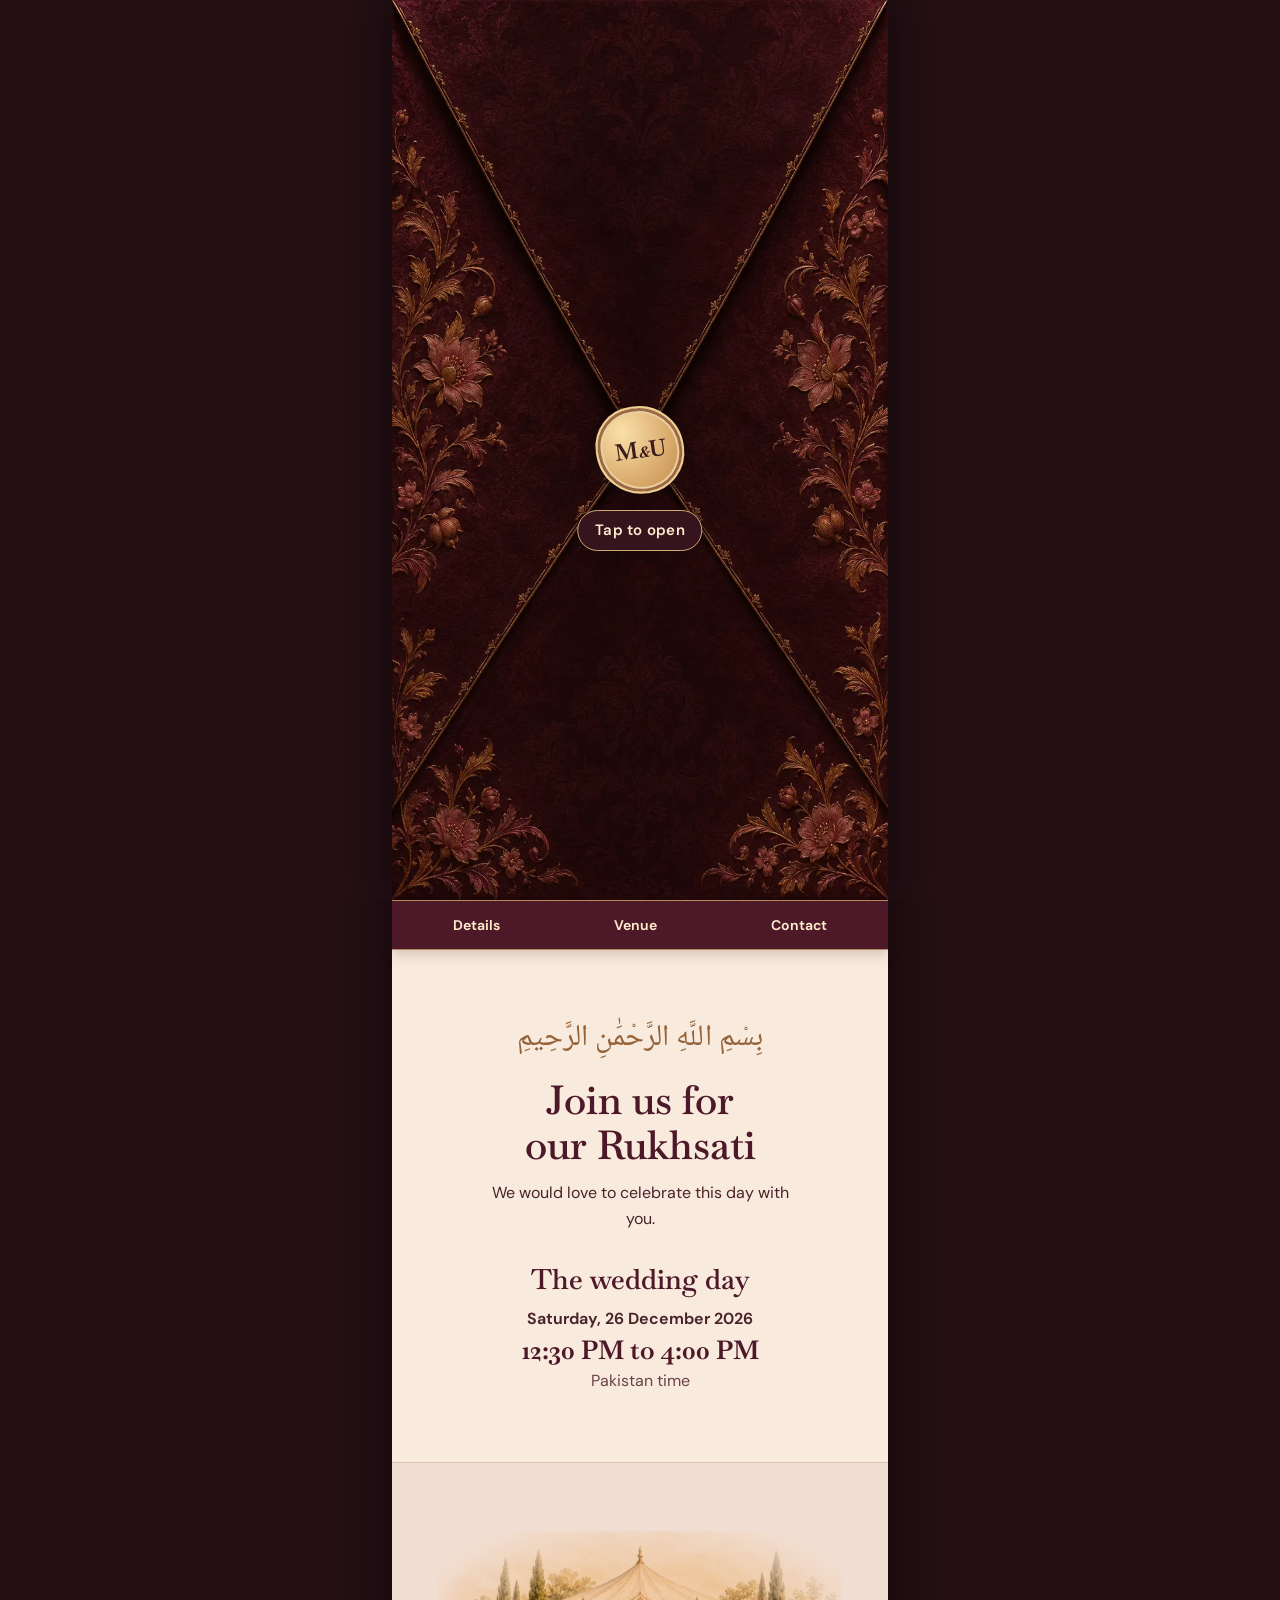
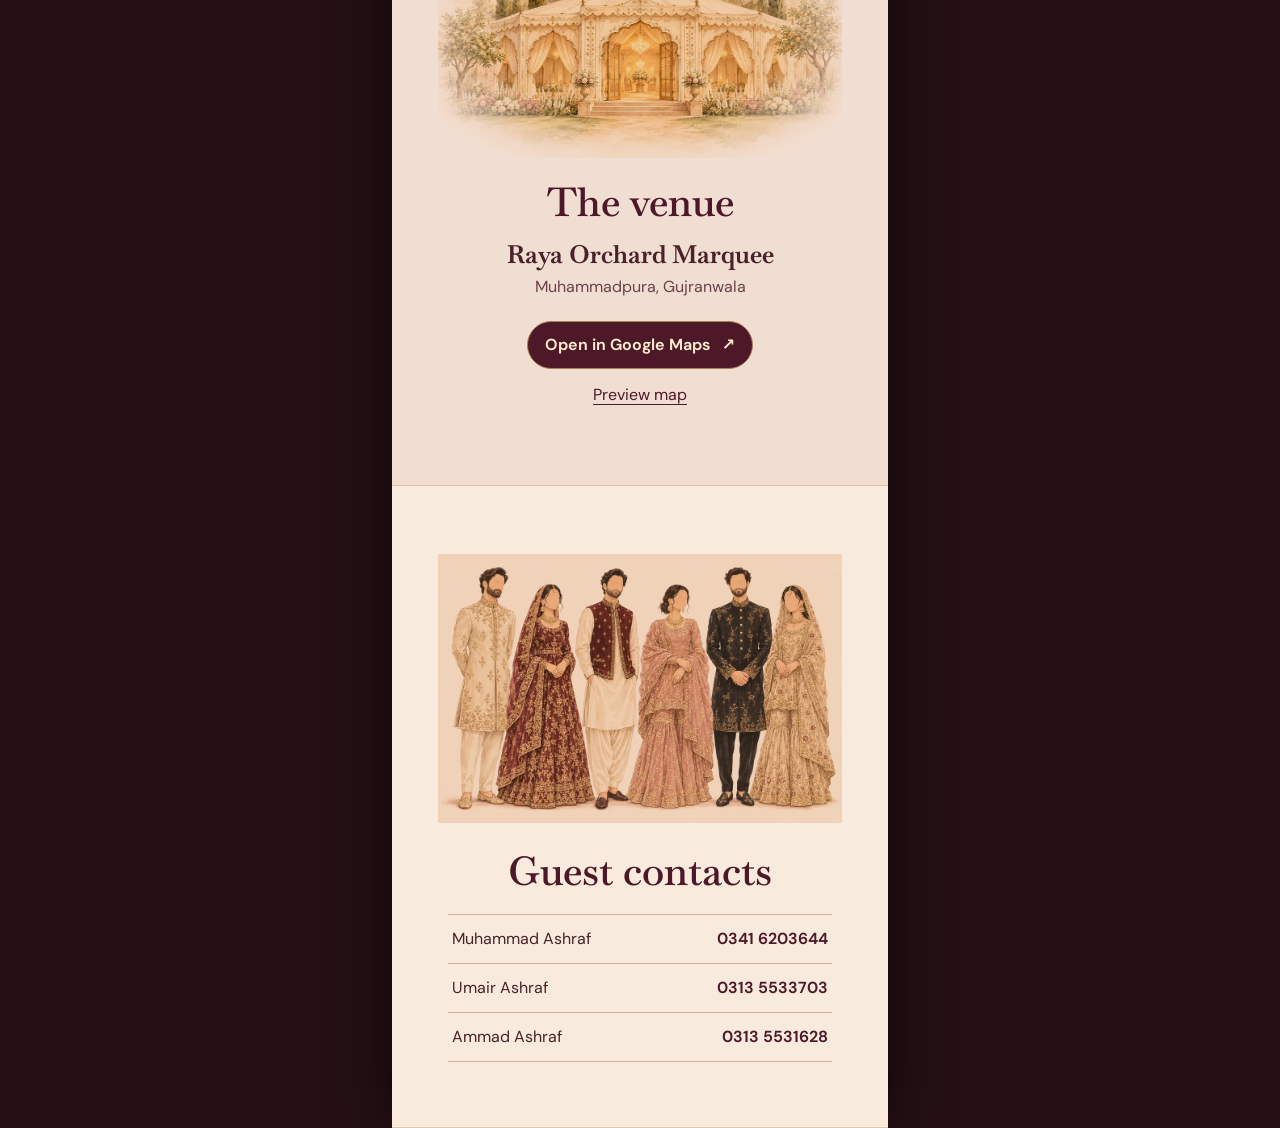
==== rukhsati/index.html @ 3cb06cbf "Publish the separate Rukhsati invitation and opening sequence" ====
<!doctype html>
<html lang="en-PK">
<head>
  <meta charset="utf-8">
  <meta name="viewport" content="width=device-width, initial-scale=1, viewport-fit=cover">
  <meta name="theme-color" content="#37131d">
  <meta name="robots" content="noindex, nofollow">
  <title>Mussadiq &amp; Unmber · Rukhsati Invitation</title>
  <meta name="description" content="Rukhsati of Mussadiq and Unmber · Saturday, 26 December 2026 · 12:30–4:00 PM · Raya Orchard Marquee, Gujranwala">
  <meta property="og:title" content="Mussadiq &amp; Unmber · Rukhsati Invitation">
  <meta property="og:description" content="Saturday, 26 December 2026 · 12:30–4:00 PM · Raya Orchard Marquee, Gujranwala">
  <meta property="og:type" content="website">
  <meta property="og:url" content="https://mussadiqali958-ux.github.io/my/rukhsati/">
  <meta property="og:image" content="https://mussadiqali958-ux.github.io/my/rukhsati/assets/preview.jpg">
  <link rel="canonical" href="https://mussadiqali958-ux.github.io/my/rukhsati/">
  <link rel="preload" href="assets/envelope.webp" as="image" fetchpriority="high">
  <link rel="stylesheet" href="invitation.css">
  <script src="invitation.js" defer></script>
</head>
<body>
  <header class="cover" aria-label="Sealed Rukhsati invitation" id="cover" hidden>
    <div class="envelope">
      <div class="envelope-pocket" aria-hidden="true"></div>
      <div class="envelope-insert" aria-hidden="true"><span>M <i>&amp;</i> U</span></div>
      <div class="envelope-flap" aria-hidden="true"></div>
      <button class="open-invitation" type="button" id="open">
        <span class="seal" aria-hidden="true">M<i>&amp;</i>U</span>
        <span class="open-label">Tap to open</span>
      </button>
    </div>
  </header>
  <div class="opening-light" aria-hidden="true"></div>

  <main class="invitation" id="invitation">
    <header class="title-card" id="welcome">
      <div class="names">
        <p class="invitation-label">The Rukhsati of</p>
        <h1 tabindex="-1" id="couple">Mussadiq <span>&amp;</span> Unmber</h1>
        <time datetime="2026-12-26">Saturday, 26 December 2026</time>
      </div>
      <a class="scroll-link" href="#details">View invitation <span aria-hidden="true">↓</span></a>
    </header>

    <nav class="card-nav" aria-label="Invitation sections">
      <a href="#details">Details</a>
      <a href="#venue">Venue</a>
      <a href="#contacts">Contact</a>
      <button type="button" id="music-toggle" aria-pressed="false" hidden>Music</button>
    </nav>

    <section class="page event-section" id="details" aria-labelledby="event-heading">
      <p class="basmala" lang="ar" dir="rtl">بِسْمِ اللَّهِ الرَّحْمَٰنِ الرَّحِيمِ</p>
      <h2 id="event-heading">Join us for our Rukhsati</h2>
      <p>We would love to celebrate this day with you.</p>
      <div class="countdown" id="countdown" hidden>
        <h3>Until we celebrate</h3>
        <div class="countdown-units" role="timer" aria-live="off">
          <span><b data-unit="day">–</b>Days</span>
          <span><b data-unit="hour">–</b>Hours</span>
          <span><b data-unit="minute">–</b>Minutes</span>
          <span><b data-unit="second">–</b>Seconds</span>
        </div>
      </div>
      <div class="schedule">
        <h3>The wedding day</h3>
        <p class="schedule-date"><time datetime="2026-12-26">Saturday, 26 December 2026</time></p>
        <p class="event-time"><time datetime="2026-12-26T12:30:00+05:00">12:30 PM</time> to <time datetime="2026-12-26T16:00:00+05:00">4:00 PM</time></p>
        <p class="local-time">Pakistan time</p>
      </div>
    </section>

    <section class="page venue-section" id="venue" aria-labelledby="venue-heading">
      <img class="venue-art" src="assets/pavilion.webp" alt="" width="900" height="600" loading="lazy">
      <h2 id="venue-heading">The venue</h2>
      <p class="venue-name">Raya Orchard Marquee</p>
      <address>Muhammadpura, Gujranwala</address>
      <a class="action" href="https://www.google.com/maps/place/RAYA+ORCHARD+MARQUEE/data=!4m2!3m1!1s0x0:0xc7ba981d74468dbe?sa=X&amp;ved=1t:2428&amp;ictx=111" target="_blank" rel="noopener">Open in Google Maps <span aria-hidden="true">↗</span></a>
      <button type="button" id="map-toggle" class="map-toggle" aria-expanded="false" aria-controls="venue-map" hidden>Preview map</button>
      <div id="venue-map" hidden></div>
    </section>

    <footer class="page closing-page" id="contacts">
      <picture>
        <img class="guests" src="assets/guests.webp" width="1000" height="667" loading="lazy" alt="Illustrated Pakistani wedding guests in sherwanis, shalwar kameez, lehengas and embroidered dupattas">
      </picture>
      <h2>Guest contacts</h2>
      <ul class="contact-list">
        <li><a href="tel:+923416203644"><span>Muhammad Ashraf</span><span>0341 6203644</span></a></li>
        <li><a href="tel:+923135533703"><span>Umair Ashraf</span><span>0313 5533703</span></a></li>
        <li><a href="tel:+923135531628"><span>Ammad Ashraf</span><span>0313 5531628</span></a></li>
      </ul>
      <button class="replay" id="replay" type="button" hidden>Replay opening</button>
    </footer>
  </main>
  <audio id="music" src="assets/refrain.mp3" preload="auto" loop></audio>
</body>
</html>
---- rukhsati/invitation.css ----
@font-face {
  font-family: Baskervville;
  src: url("../assets/baskervville.woff2") format("woff2");
  font-weight: 400 700;
  font-display: swap;
}
@font-face {
  font-family: "Pinyon Script";
  src: url("../assets/pinyon.woff2") format("woff2");
  font-display: swap;
}
@font-face {
  font-family: "DM Sans";
  src: url("../assets/dm-sans.woff2") format("woff2");
  font-weight: 100 1000;
  font-display: swap;
}
@font-face {
  font-family: "Naskh";
  src: url("../assets/basmala.woff2") format("woff2");
  font-display: swap;
}
:root {
  color-scheme: light;
  --wine: #4d1828;
  --dark: #241015;
  --gold: #946339;
  --cream: #f8eadd;
  --pearl: #ffeccd;
  --ink: #4a2229;
  --display: Baskervville, Georgia, serif;
  --script: "Pinyon Script", Baskervville, Georgia, serif;
  --body: "DM Sans", system-ui, sans-serif;
  --opening-duration: 2.2s;
  --frame: 31rem;
  --cover-paper: url("assets/envelope.webp");
}

*, *::before, *::after { box-sizing: border-box }
[hidden] { display: none !important }
html { background: var(--dark); scroll-behavior: smooth; scrollbar-color: #a07557 var(--dark) }
body { margin: 0; color: var(--ink); font: 400 16px/1.6 var(--body); -webkit-text-size-adjust: 100% }
body.sealed { overflow: hidden; overscroll-behavior: none; scrollbar-gutter: auto }
h1, h2, h3, p, ul { margin: 0 }
a { color: inherit }
button { font: inherit; cursor: pointer }
button, a { touch-action: manipulation }
:focus-visible { outline: 2px solid #ad7536; outline-offset: 4px }

.cover {
  position: fixed;
  z-index: 10;
  inset: 0;
  display: grid;
  place-items: center;
  background: var(--dark);
  overflow: hidden;
}
.envelope {
  position: relative;
  isolation: isolate;
  perspective: 950px;
  width: min(100%, var(--frame));
  height: 100%;
  height: 100svh;
  max-height: 58rem;
  background: #552438 var(--cover-paper) center / 100% 100%;
  box-shadow: 0 0 3rem #0d0508;
}
.envelope-pocket, .envelope-flap {
  position: absolute;
  inset: 0;
  background: #552438 var(--cover-paper) center / 100% 100%;
}
.envelope-flap {
  z-index: 3;
  transform-origin: center top;
  clip-path: polygon(0 0, 100% 0, 100% 1%, 50% 51%, 0 1%);
}
.envelope-pocket {
  z-index: 2;
  clip-path: polygon(0 0, 50% 49%, 100% 0, 100% 100%, 0 100%);
}
.envelope-insert {
  position: absolute;
  z-index: 1;
  top: 25%;
  left: 10%;
  width: 80%;
  height: 58%;
  display: grid;
  place-items: start center;
  padding: 12% 12px 12px;
  border: 5px double #bf985f;
  color: var(--wine);
  background: var(--cream);
  box-shadow: 0 8px 22px #210a15a0;
  font: 600 24px/1 var(--display);
}
.envelope-insert i { color: var(--gold); font-weight: 400 }
.open-invitation {
  position: absolute;
  z-index: 4;
  inset: 0;
  width: 100%;
  height: 100%;
  color: var(--pearl);
  background: transparent;
  border: 0;
}
.open-invitation:focus-visible { outline-color: var(--pearl); outline-offset: -8px }
.seal {
  position: absolute;
  top: 50%;
  left: 50%;
  display: grid;
  grid-auto-flow: column;
  align-content: center;
  justify-content: center;
  align-items: baseline;
  width: clamp(66px, 19vw, 88px);
  aspect-ratio: 1;
  border: 2px solid #efd093;
  border-radius: 45% 51% 47% 52%;
  color: #3c1c1a;
  background: radial-gradient(ellipse at 32% 26%, #fae0a8, #d6a467 65%, #bd8550);
  box-shadow: inset 0 0 0 3px #9c6946, inset 0 0 0 5px #ead09f, 0 6px 18px #12070aa0;
  font: 650 23px/1 var(--display);
  transform: translate(-50%, -50%) rotate(-8deg);
}
.seal i { font-size: .64em }
.open-label {
  position: absolute;
  top: calc(50% + 60px);
  left: 50%;
  padding: 9px 17px;
  border: 1px solid #cfaa73;
  color: var(--pearl);
  background: #36141d;
  box-shadow: 0 4px 12px #14090ba0;
  font: 600 15px/1.4 var(--body);
  letter-spacing: .015em;
  border-radius: 40px;
  white-space: nowrap;
  transform: translateX(-50%);
}

.cover.opening {
  pointer-events: none;
  animation: cover-reveal var(--opening-duration) linear both;
}
.opening .envelope-flap { animation: turn-flap 1.35s .12s cubic-bezier(.26,.63,.27,1) both }
.opening .envelope-insert { animation: lift-insert 1.45s .32s cubic-bezier(.2,.7,.25,1) both }
.opening .envelope-pocket { animation: lower-pocket 1.45s .4s cubic-bezier(.2,.7,.25,1) both }
.opening .open-invitation { animation: release-seal .64s ease-out both }
.opening-light {
  display: none;
  position: fixed;
  z-index: 11;
  inset: 0;
  pointer-events: none;
  background: radial-gradient(ellipse min(68vw,370px) 45% at 50% 50%, #fff9e4 7%, #ffe5b2e8 27%, #ffcb695e 66%, #ffcb6900);
}
.opening + .opening-light { display: block; animation: bloom var(--opening-duration) linear both }
@keyframes cover-reveal { 0%, 40% { opacity: 1 } 67% { opacity: .4 } 81%, 100% { opacity: 0 } }
@keyframes turn-flap { to { transform: rotateX(119deg); opacity: .16 } }
@keyframes lift-insert { to { transform: translateY(-45%) rotateX(-8deg) } }
@keyframes lower-pocket { to { transform: translateY(28%) rotateX(14deg) } }
@keyframes release-seal { 0%, 23% { opacity: 1 } 100% { opacity: 0; transform: translateY(14px) } }
@keyframes bloom {
  0%, 8% { opacity: 0; transform: scale(.28) }
  38% { opacity: .9; transform: scale(1.2) }
  65% { opacity: .63; transform: scale(1.5) }
  100% { opacity: 0; transform: scale(1.73) }
}

.invitation {
  width: 100%;
  max-width: var(--frame);
  margin: auto;
  background: var(--cream);
  box-shadow: 0 0 50px #110609;
}
.title-card {
  min-height: 100vh;
  min-height: 100svh;
  display: grid;
  align-content: center;
  justify-items: center;
  gap: clamp(16px, 4svh, 34px);
  padding: max(18vh, 84px) 20px max(18vh, 90px);
  padding: max(18svh, 84px) 20px max(18svh, 90px);
  text-align: center;
  background: var(--cream) url("assets/paper.webp") center / 100% 100% no-repeat;
  color: var(--wine);
}
.names { width: 100%; max-width: 24rem }
.invitation-label { font: 600 italic clamp(17px, 4.7vw, 24px)/1.25 var(--display) }
.title-card h1 {
  display: grid;
  margin: .24em 0 .3em;
  padding: 0 8px;
  font: 400 clamp(52px, 15vw, 84px)/.94 var(--script);
  letter-spacing: -.02em;
}
.title-card h1 span {
  margin: .09em 0 .14em;
  color: var(--gold);
  font: 400 .42em/1 var(--display);
}
.title-card time { font: 650 clamp(14px, 4vw, 17px)/1.3 var(--body) }
.scroll-link {
  display: inline-flex;
  align-items: center;
  gap: 9px;
  min-height: 44px;
  padding: 0 15px;
  border: 1px solid var(--gold);
  border-radius: 50px;
  background: #faeedf;
  font-weight: 650;
  text-decoration: none;
}
.card-nav {
  position: sticky;
  z-index: 5;
  top: 0;
  display: flex;
  justify-content: center;
  gap: 2px;
  padding: env(safe-area-inset-top) max(5px, env(safe-area-inset-right)) 0 max(5px, env(safe-area-inset-left));
  background: var(--wine);
  color: var(--pearl);
  border-block: 1px solid #b88958;
  box-shadow: 0 4px 14px #3d152a33;
}
.card-nav a, .card-nav button {
  flex: 1 1 auto;
  display: grid;
  place-items: center;
  min-height: 48px;
  padding: 5px 7px;
  border: 0;
  background: transparent;
  color: inherit;
  font: 650 14px/1.2 var(--body);
  text-decoration: none;
}
.card-nav button[aria-pressed="true"] { color: #fff5df; text-decoration: underline; text-underline-offset: 4px }
.card-nav :is(a, button):focus-visible { outline: 2px solid var(--pearl); outline-offset: -4px }
.page {
  padding: clamp(48px,10vw,68px) clamp(22px,7vw,46px);
  text-align: center;
  scroll-margin-top: calc(55px + env(safe-area-inset-top));
  border-bottom: 1px solid #be997973;
}
h2 { color: var(--wine); font: 600 clamp(29px,8vw,40px)/1.13 var(--display); text-wrap: balance }
h3 { color: var(--wine); font: 600 clamp(22px,5.5vw,28px)/1.2 var(--display) }
.basmala { margin-bottom: 18px; color: var(--gold); font: 400 clamp(23px, 6vw, 30px)/1.4 Naskh, serif }
.event-section > p:last-of-type { margin: 12px auto 0; max-width: 29ch }
.countdown { margin: 32px auto 0; padding: 19px 6px; border-block: 1px solid #bd9577 }
.countdown-units { display: grid; grid-template-columns: repeat(4,minmax(0,1fr)); margin-top: 10px }
.countdown-units span { font-size: 12px; color: var(--wine) }
.countdown-units span + span { border-left: 1px solid #cfac8e }
.countdown-units b { display: block; font: 650 clamp(22px,7vw,34px)/1.2 var(--display); font-variant-numeric: tabular-nums }
.schedule { margin-top: 31px }
.schedule-date { margin-top: 10px; font-weight: 650 }
.event-time { font: 650 clamp(19px,5vw,26px)/1.4 var(--display); color: var(--wine) }
.local-time, address { color: #6b4248 }
.venue-section { background: #f1ded2 }
.venue-art { display: block; width: 100%; height: auto; margin: 0 auto 22px; mix-blend-mode: multiply; mask-image: radial-gradient(ellipse 69% 66%, #000 49%, transparent 90%) }
.venue-name { font: 650 clamp(18px,5.5vw,25px)/1.3 var(--display); margin-top: 12px }
address { margin-top: 4px; font-style: normal }
.action {
  display: inline-flex;
  align-items: center;
  gap: 12px;
  min-height: 48px;
  margin-top: 21px;
  padding: 10px 17px;
  border: 1px solid #ad8051;
  background: var(--wine);
  color: var(--pearl);
  border-radius: 50px;
  text-decoration: none;
  font-weight: 650;
}
.map-toggle {
  display: block;
  min-height: 44px;
  margin: 4px auto 0;
  border: 0;
  background: transparent;
  color: var(--wine);
  text-decoration: underline;
  text-underline-offset: 4px;
}
#venue-map iframe {
  display: block;
  width: 100%;
  height: 220px;
  margin-top: 8px;
  border: 1px solid #b58a6a;
}
.closing-page { padding-bottom: max(45px, env(safe-area-inset-bottom)) }
.guests { display: block; width: 100%; height: auto; margin: 0 auto 26px; mix-blend-mode: multiply }
.contact-list { list-style: none; padding: 0; margin: 20px auto; max-width: 24rem; border-top: 1px solid #ceb199 }
.contact-list li { border-bottom: 1px solid #ceb199 }
.contact-list a {
  display: flex;
  flex-wrap: wrap;
  justify-content: space-between;
  align-items: center;
  gap: 2px 9px;
  min-height: 48px;
  padding: 9px 4px;
  text-decoration: none;
}
.contact-list a span:last-child { color: var(--wine); font-weight: 650; white-space: nowrap }
.contact-list a:hover { text-decoration: underline }
.replay { min-height: 46px; padding: 7px 16px; color: var(--wine); background: transparent; border: 1px solid #ba8b68; border-radius: 40px }

@media (max-height:500px) and (orientation:landscape) {
  .envelope { max-width: min(100%, 73svh) }
  .open-label { top: calc(50% + 49px) }
  .title-card { padding-block: 70px }
}
@media (prefers-reduced-motion:reduce) {
  html { scroll-behavior: auto }
  .cover.opening, .opening *, .opening + .opening-light { animation-duration: .001ms; animation-delay: 0s }
}
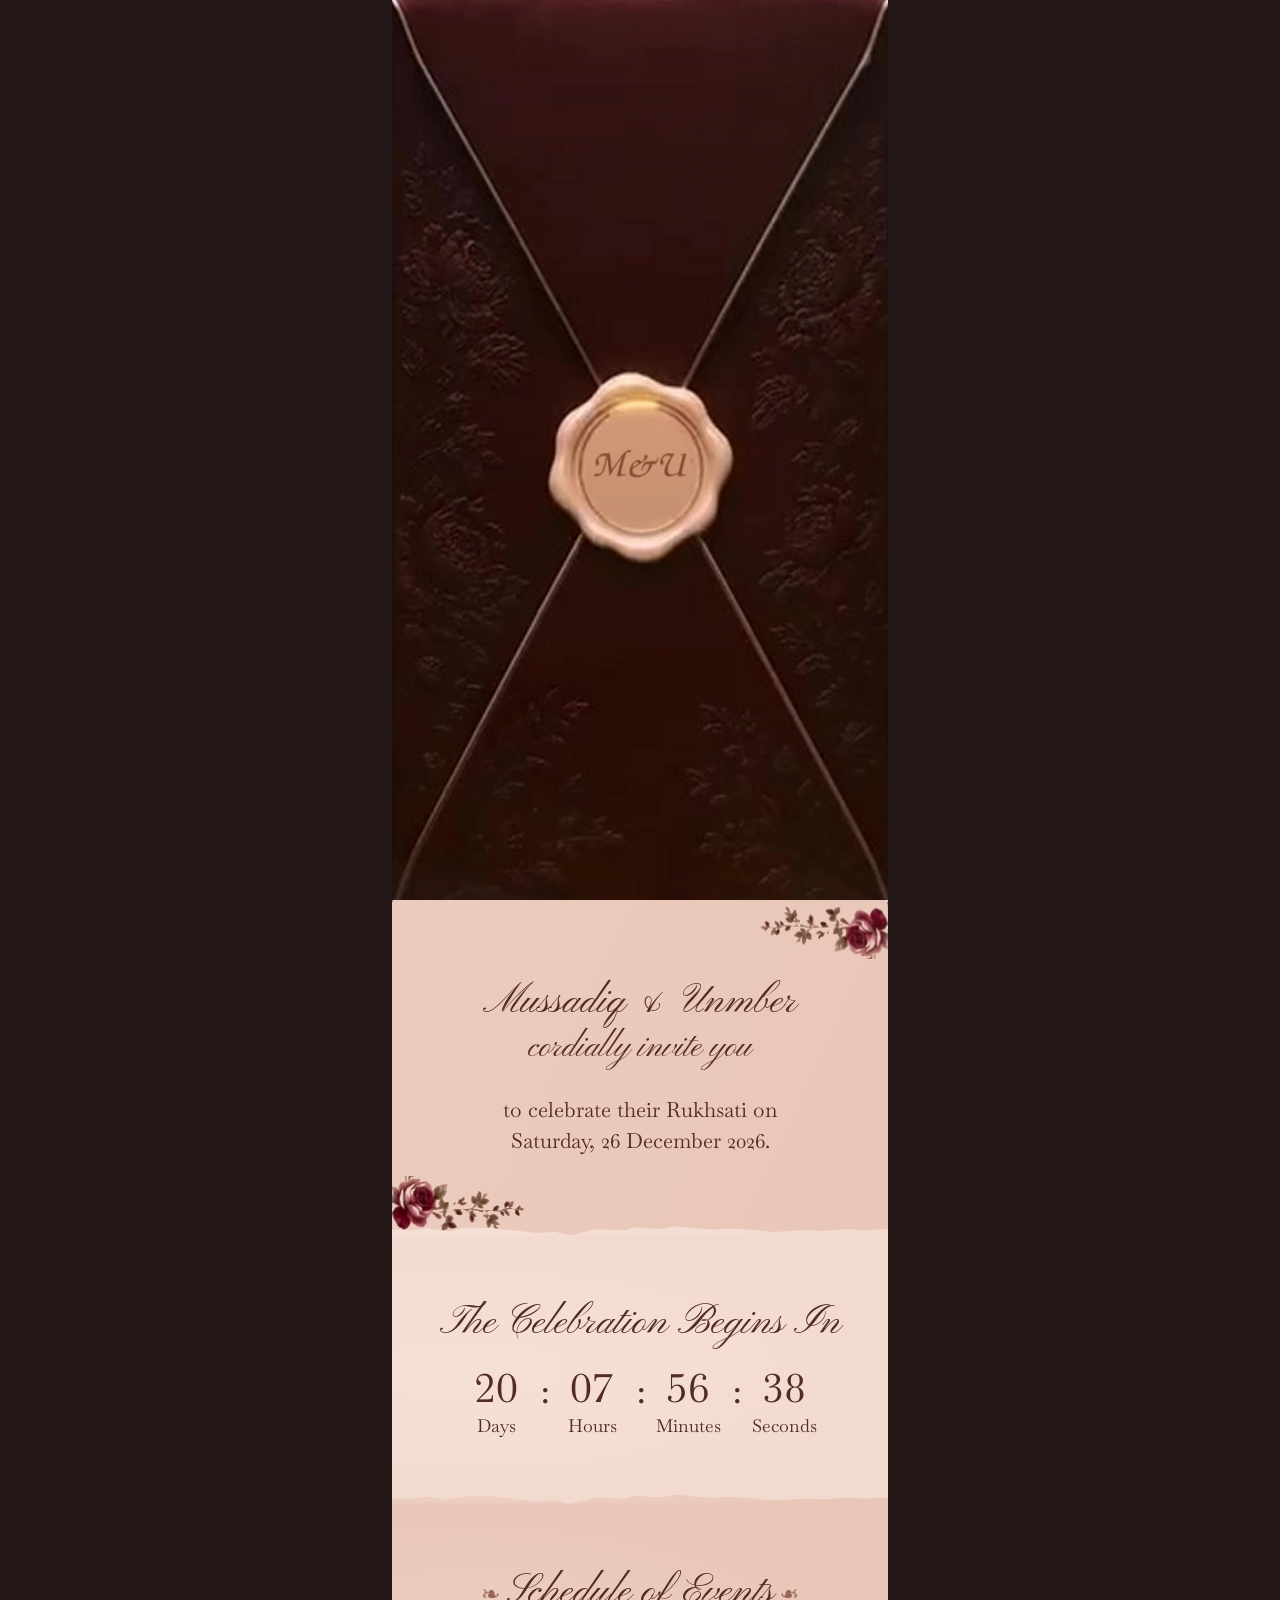
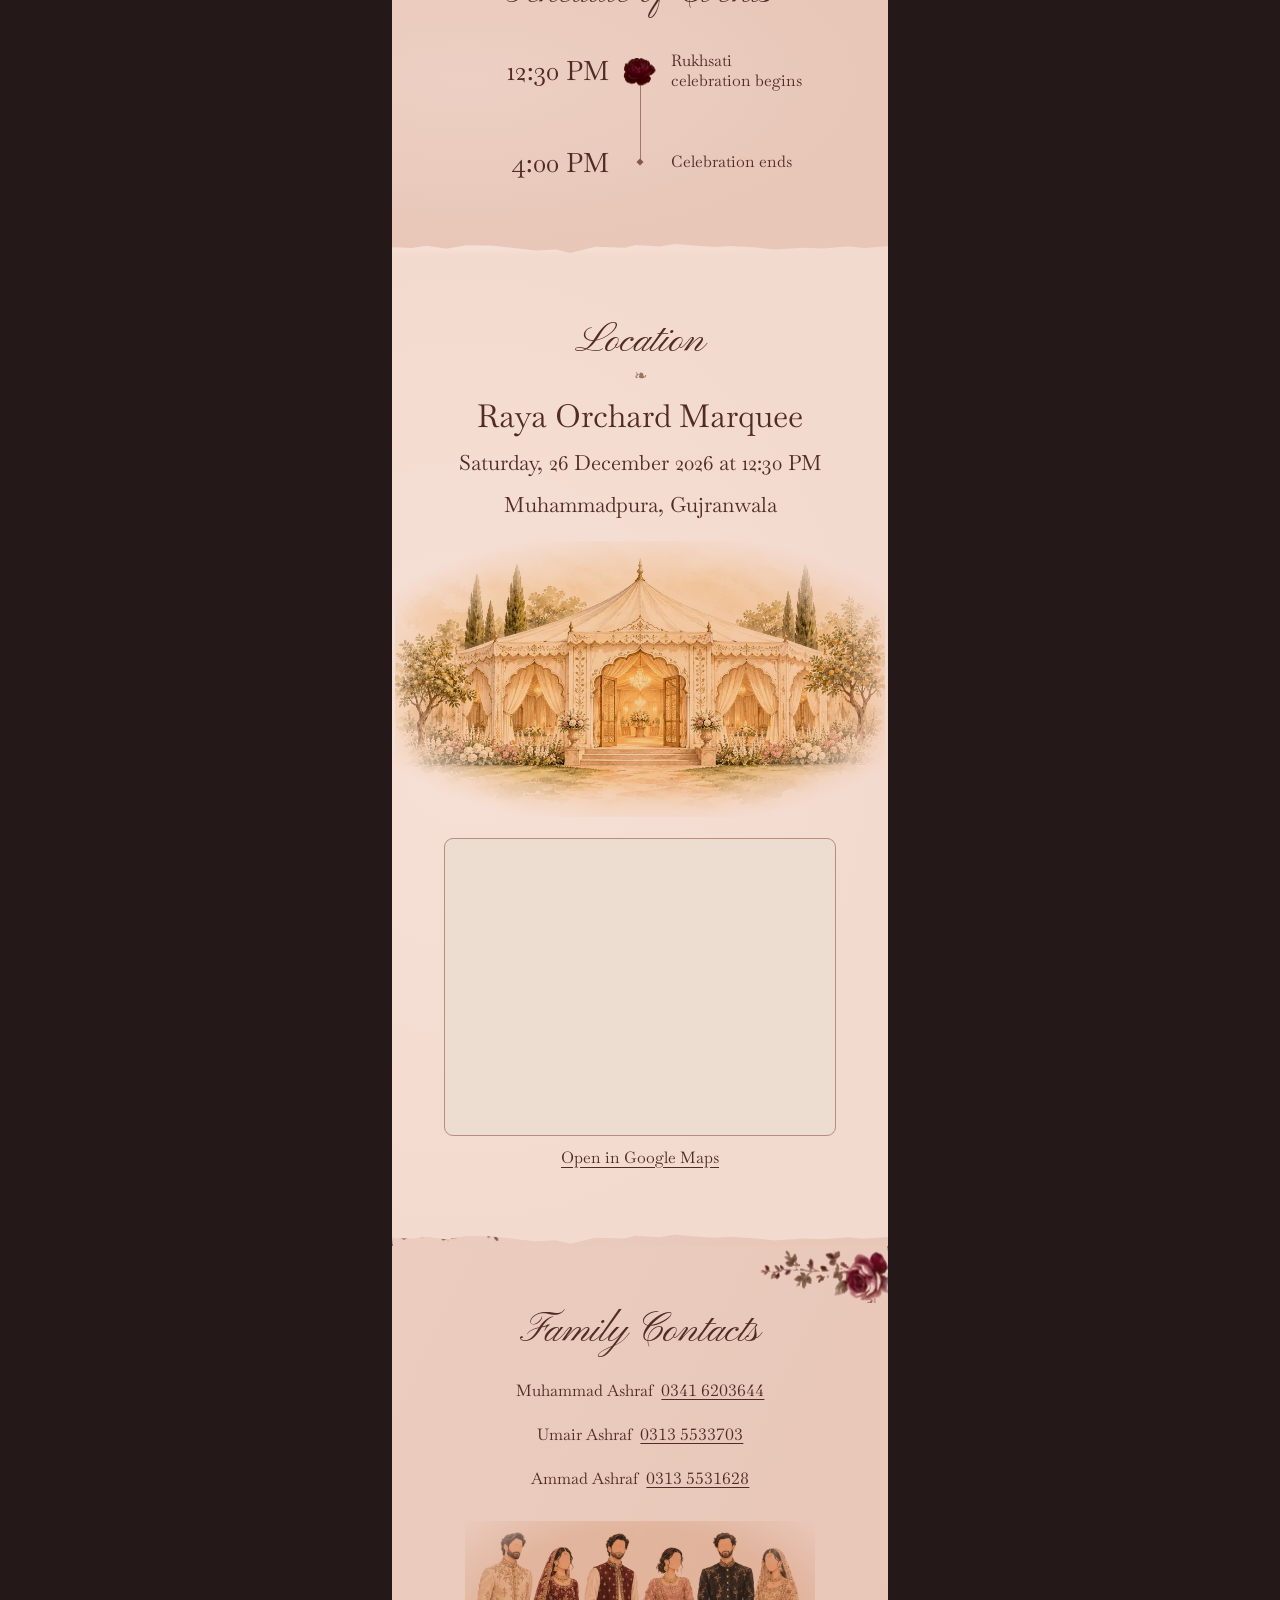
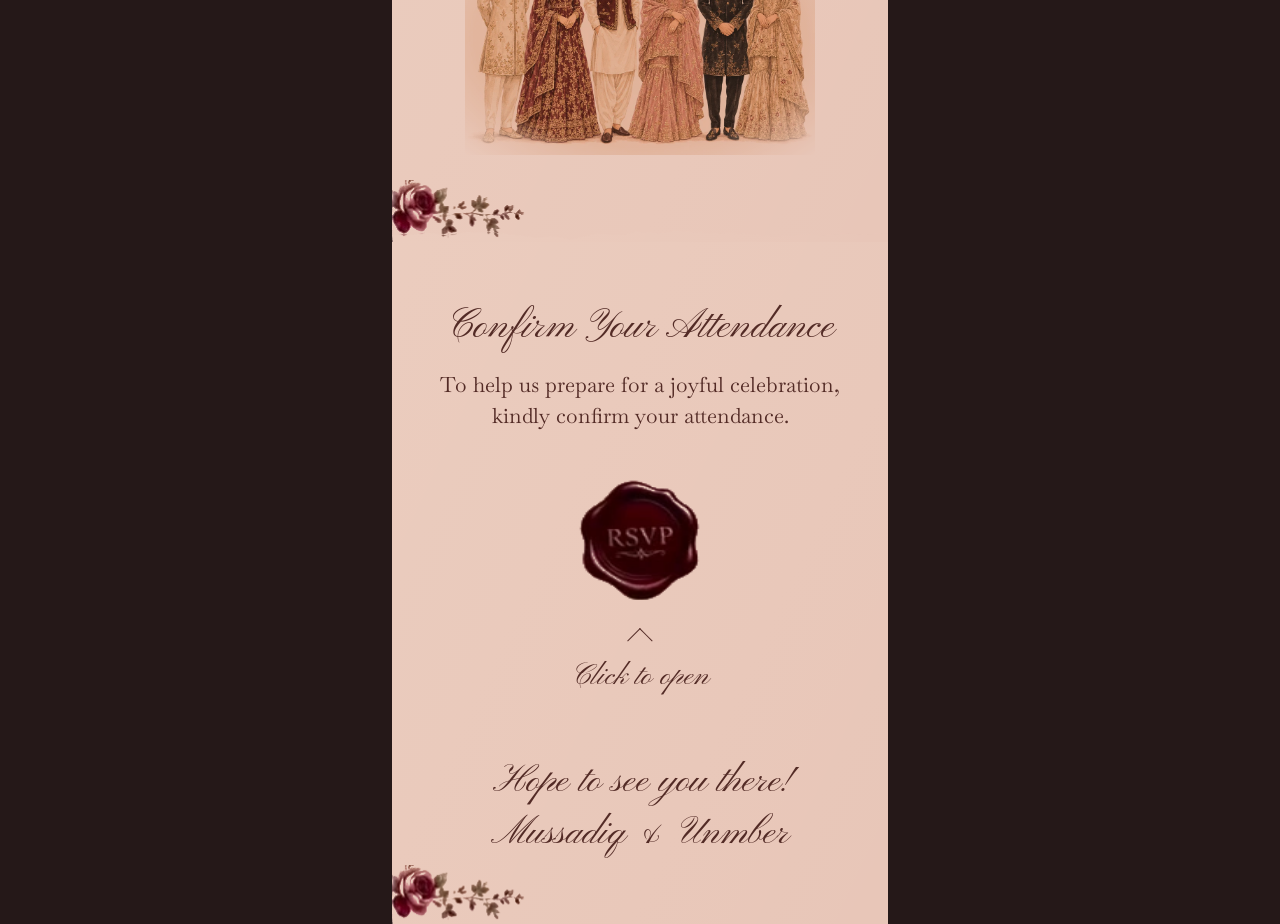
==== commit 6be44ad9: "Remake the Rukhsati card from the supplied film and original soundtrack" ====
--- a/rukhsati/index.html
+++ b/rukhsati/index.html
@@ -13,85 +13,87 @@
   <meta property="og:url" content="https://mussadiqali958-ux.github.io/my/rukhsati/">
   <meta property="og:image" content="https://mussadiqali958-ux.github.io/my/rukhsati/assets/preview.jpg">
   <link rel="canonical" href="https://mussadiqali958-ux.github.io/my/rukhsati/">
-  <link rel="preload" href="assets/envelope.webp" as="image" fetchpriority="high">
-  <link rel="stylesheet" href="invitation.css">
-  <script src="invitation.js" defer></script>
+  <link rel="preload" href="assets/envelope.webp?v=film2" as="image" fetchpriority="high">
+  <link rel="stylesheet" href="invitation.css?v=film2">
+  <script src="invitation.js?v=film2" defer></script>
 </head>
 <body>
-  <header class="cover" aria-label="Sealed Rukhsati invitation" id="cover" hidden>
+  <header class="cover" id="cover" hidden>
     <div class="envelope">
-      <div class="envelope-pocket" aria-hidden="true"></div>
-      <div class="envelope-insert" aria-hidden="true"><span>M <i>&amp;</i> U</span></div>
-      <div class="envelope-flap" aria-hidden="true"></div>
-      <button class="open-invitation" type="button" id="open">
-        <span class="seal" aria-hidden="true">M<i>&amp;</i>U</span>
-        <span class="open-label">Tap to open</span>
-      </button>
+      <video id="opening-film" preload="auto" muted playsinline disablepictureinpicture poster="assets/envelope.webp?v=film2" aria-hidden="true"><source src="assets/opening.mp4" type="video/mp4"></video>
+      <button id="open" aria-label="Tap the wax seal to open the Rukhsati invitation"></button>
     </div>
   </header>
-  <div class="opening-light" aria-hidden="true"></div>
-
-  <main class="invitation" id="invitation">
-    <header class="title-card" id="welcome">
-      <div class="names">
-        <p class="invitation-label">The Rukhsati of</p>
-        <h1 tabindex="-1" id="couple">Mussadiq <span>&amp;</span> Unmber</h1>
-        <time datetime="2026-12-26">Saturday, 26 December 2026</time>
-      </div>
-      <a class="scroll-link" href="#details">View invitation <span aria-hidden="true">↓</span></a>
+  <main id="invitation">
+    <header class="hero" id="welcome">
+      <div class="event-title"><p>Rukhsati Day</p><time datetime="2026-12-26">26.12.26</time></div>
+      <h1 id="couple" tabindex="-1">Mussadiq <span>&amp;</span> Unmber</h1>
+      <a href="#details" class="scroll">Scroll down<i aria-hidden="true"></i></a>
     </header>
-
-    <nav class="card-nav" aria-label="Invitation sections">
-      <a href="#details">Details</a>
-      <a href="#venue">Venue</a>
-      <a href="#contacts">Contact</a>
-      <button type="button" id="music-toggle" aria-pressed="false" hidden>Music</button>
-    </nav>
-
-    <section class="page event-section" id="details" aria-labelledby="event-heading">
-      <p class="basmala" lang="ar" dir="rtl">بِسْمِ اللَّهِ الرَّحْمَٰنِ الرَّحِيمِ</p>
-      <h2 id="event-heading">Join us for our Rukhsati</h2>
-      <p>We would love to celebrate this day with you.</p>
-      <div class="countdown" id="countdown" hidden>
-        <h3>Until we celebrate</h3>
-        <div class="countdown-units" role="timer" aria-live="off">
-          <span><b data-unit="day">–</b>Days</span>
-          <span><b data-unit="hour">–</b>Hours</span>
-          <span><b data-unit="minute">–</b>Minutes</span>
-          <span><b data-unit="second">–</b>Seconds</span>
-        </div>
-      </div>
-      <div class="schedule">
-        <h3>The wedding day</h3>
-        <p class="schedule-date"><time datetime="2026-12-26">Saturday, 26 December 2026</time></p>
-        <p class="event-time"><time datetime="2026-12-26T12:30:00+05:00">12:30 PM</time> to <time datetime="2026-12-26T16:00:00+05:00">4:00 PM</time></p>
-        <p class="local-time">Pakistan time</p>
+    <section class="panel letter flowers" id="details">
+      <h2>Mussadiq &amp; Unmber</h2>
+      <p class="script subtitle">cordially invite you</p>
+      <p>to celebrate their Rukhsati on<br><time datetime="2026-12-26">Saturday, 26 December 2026</time>.</p>
+    </section>
+    <section class="panel count" id="countdown" hidden>
+      <h2>The Celebration Begins In</h2>
+      <div class="clock" role="timer" aria-live="off">
+        <span><b>00</b>Days</span><span><b>00</b>Hours</span><span><b>00</b>Minutes</span><span><b>00</b>Seconds</span>
       </div>
     </section>
-
-    <section class="page venue-section" id="venue" aria-labelledby="venue-heading">
-      <img class="venue-art" src="assets/pavilion.webp" alt="" width="900" height="600" loading="lazy">
-      <h2 id="venue-heading">The venue</h2>
-      <p class="venue-name">Raya Orchard Marquee</p>
+    <section class="panel schedule">
+      <h2 class="ornament">Schedule of Events</h2>
+      <ol class="timeline">
+        <li><time datetime="2026-12-26T12:30:00+05:00">12:30 PM</time><span>Rukhsati<br>celebration begins</span></li>
+        <li><time datetime="2026-12-26T16:00:00+05:00">4:00 PM</time><span>Celebration ends</span></li>
+      </ol>
+    </section>
+    <section class="panel location" id="venue">
+      <h2>Location</h2><div class="flourish" aria-hidden="true">❧</div>
+      <h3>Raya Orchard Marquee</h3>
+      <p>Saturday, 26 December 2026 at 12:30 PM</p>
       <address>Muhammadpura, Gujranwala</address>
-      <a class="action" href="https://www.google.com/maps/place/RAYA+ORCHARD+MARQUEE/data=!4m2!3m1!1s0x0:0xc7ba981d74468dbe?sa=X&amp;ved=1t:2428&amp;ictx=111" target="_blank" rel="noopener">Open in Google Maps <span aria-hidden="true">↗</span></a>
-      <button type="button" id="map-toggle" class="map-toggle" aria-expanded="false" aria-controls="venue-map" hidden>Preview map</button>
-      <div id="venue-map" hidden></div>
+      <img class="pavilion" src="assets/pavilion.webp" alt="" width="900" height="600" loading="lazy">
+      <div class="map">
+        <iframe src="https://maps.google.com/maps?q=32.1816308,74.1478745&amp;z=16&amp;output=embed" title="Map of Raya Orchard Marquee in Gujranwala" loading="lazy" referrerpolicy="no-referrer-when-downgrade"></iframe>
+      </div>
+      <a class="map-link" href="https://www.google.com/maps/place/RAYA+ORCHARD+MARQUEE/data=!4m2!3m1!1s0x0:0xc7ba981d74468dbe?sa=X&amp;ved=1t:2428&amp;ictx=111" target="_blank" rel="noopener">Open in Google Maps</a>
     </section>
-
-    <footer class="page closing-page" id="contacts">
-      <picture>
-        <img class="guests" src="assets/guests.webp" width="1000" height="667" loading="lazy" alt="Illustrated Pakistani wedding guests in sherwanis, shalwar kameez, lehengas and embroidered dupattas">
-      </picture>
-      <h2>Guest contacts</h2>
-      <ul class="contact-list">
-        <li><a href="tel:+923416203644"><span>Muhammad Ashraf</span><span>0341 6203644</span></a></li>
-        <li><a href="tel:+923135533703"><span>Umair Ashraf</span><span>0313 5533703</span></a></li>
-        <li><a href="tel:+923135531628"><span>Ammad Ashraf</span><span>0313 5531628</span></a></li>
+    <section class="panel flowers contact" id="contacts">
+      <h2>Family Contacts</h2>
+      <ul>
+        <li><a href="tel:+923416203644">Muhammad Ashraf <span>0341 6203644</span></a></li>
+        <li><a href="tel:+923135533703">Umair Ashraf <span>0313 5533703</span></a></li>
+        <li><a href="tel:+923135531628">Ammad Ashraf <span>0313 5531628</span></a></li>
       </ul>
-      <button class="replay" id="replay" type="button" hidden>Replay opening</button>
+      <img class="guests" src="assets/guests.webp" width="1000" height="667" loading="lazy" alt="Wedding guests wearing Pakistani sherwanis, lehengas and dupattas">
+    </section>
+    <footer class="panel closing flowers">
+      <h2>Confirm Your Attendance</h2>
+      <p>To help us prepare for a joyful celebration,<br>kindly confirm your attendance.</p>
+      <a class="rsvp" id="open-rsvp" href="https://wa.me/923416203644">
+        <img src="assets/rsvp.webp" alt="RSVP" width="81" height="97">
+        <i aria-hidden="true"></i><span>Click to open</span>
+      </a>
+      <p class="farewell script">Hope to see you there!<br>Mussadiq &amp; Unmber</p>
     </footer>
   </main>
-  <audio id="music" src="assets/refrain.mp3" preload="auto" loop></audio>
+  <button class="music" id="music-toggle" type="button" aria-label="Play music" hidden><i aria-hidden="true"></i></button>
+  <audio id="music" src="assets/soundtrack.m4a" preload="auto" loop></audio>
+  <dialog id="reply" aria-labelledby="reply-title">
+    <div class="dialog-bar"><button id="close-rsvp" type="button" aria-label="Close RSVP">×</button></div>
+    <form id="reply-form">
+      <h2 id="reply-title">Confirm Your Attendance</h2>
+      <label for="guest-name">Your name</label><input id="guest-name" name="guest" autocomplete="name" required maxlength="100">
+      <fieldset><legend>Will you be attending?</legend>
+        <label><input type="radio" name="attending" value="yes" required> Accepts with pleasure</label>
+        <label><input type="radio" name="attending" value="no"> Declines with regret</label>
+      </fieldset>
+      <label for="guest-count">Number of Guests Attending</label><input type="number" id="guest-count" name="count" value="1" min="1" step="1" required>
+      <button class="submit" type="submit">Submit</button>
+      <small>Send your reply to Muhammad Ashraf on WhatsApp.</small>
+    </form>
+    <button class="music" id="reply-music" aria-label="Pause music" type="button"><i aria-hidden="true"></i></button>
+  </dialog>
 </body>
 </html>
--- a/rukhsati/invitation.css
+++ b/rukhsati/invitation.css
@@ -1,331 +1,85 @@
-@font-face {
-  font-family: Baskervville;
-  src: url("../assets/baskervville.woff2") format("woff2");
-  font-weight: 400 700;
-  font-display: swap;
-}
-@font-face {
-  font-family: "Pinyon Script";
-  src: url("../assets/pinyon.woff2") format("woff2");
-  font-display: swap;
-}
-@font-face {
-  font-family: "DM Sans";
-  src: url("../assets/dm-sans.woff2") format("woff2");
-  font-weight: 100 1000;
-  font-display: swap;
-}
-@font-face {
-  font-family: "Naskh";
-  src: url("../assets/basmala.woff2") format("woff2");
-  font-display: swap;
-}
-:root {
-  color-scheme: light;
-  --wine: #4d1828;
-  --dark: #241015;
-  --gold: #946339;
-  --cream: #f8eadd;
-  --pearl: #ffeccd;
-  --ink: #4a2229;
-  --display: Baskervville, Georgia, serif;
-  --script: "Pinyon Script", Baskervville, Georgia, serif;
-  --body: "DM Sans", system-ui, sans-serif;
-  --opening-duration: 2.2s;
-  --frame: 31rem;
-  --cover-paper: url("assets/envelope.webp");
-}
-
-*, *::before, *::after { box-sizing: border-box }
-[hidden] { display: none !important }
-html { background: var(--dark); scroll-behavior: smooth; scrollbar-color: #a07557 var(--dark) }
-body { margin: 0; color: var(--ink); font: 400 16px/1.6 var(--body); -webkit-text-size-adjust: 100% }
-body.sealed { overflow: hidden; overscroll-behavior: none; scrollbar-gutter: auto }
-h1, h2, h3, p, ul { margin: 0 }
-a { color: inherit }
-button { font: inherit; cursor: pointer }
-button, a { touch-action: manipulation }
-:focus-visible { outline: 2px solid #ad7536; outline-offset: 4px }
-
-.cover {
-  position: fixed;
-  z-index: 10;
-  inset: 0;
-  display: grid;
-  place-items: center;
-  background: var(--dark);
-  overflow: hidden;
-}
-.envelope {
-  position: relative;
-  isolation: isolate;
-  perspective: 950px;
-  width: min(100%, var(--frame));
-  height: 100%;
-  height: 100svh;
-  max-height: 58rem;
-  background: #552438 var(--cover-paper) center / 100% 100%;
-  box-shadow: 0 0 3rem #0d0508;
-}
-.envelope-pocket, .envelope-flap {
-  position: absolute;
-  inset: 0;
-  background: #552438 var(--cover-paper) center / 100% 100%;
-}
-.envelope-flap {
-  z-index: 3;
-  transform-origin: center top;
-  clip-path: polygon(0 0, 100% 0, 100% 1%, 50% 51%, 0 1%);
-}
-.envelope-pocket {
-  z-index: 2;
-  clip-path: polygon(0 0, 50% 49%, 100% 0, 100% 100%, 0 100%);
-}
-.envelope-insert {
-  position: absolute;
-  z-index: 1;
-  top: 25%;
-  left: 10%;
-  width: 80%;
-  height: 58%;
-  display: grid;
-  place-items: start center;
-  padding: 12% 12px 12px;
-  border: 5px double #bf985f;
-  color: var(--wine);
-  background: var(--cream);
-  box-shadow: 0 8px 22px #210a15a0;
-  font: 600 24px/1 var(--display);
-}
-.envelope-insert i { color: var(--gold); font-weight: 400 }
-.open-invitation {
-  position: absolute;
-  z-index: 4;
-  inset: 0;
-  width: 100%;
-  height: 100%;
-  color: var(--pearl);
-  background: transparent;
-  border: 0;
-}
-.open-invitation:focus-visible { outline-color: var(--pearl); outline-offset: -8px }
-.seal {
-  position: absolute;
-  top: 50%;
-  left: 50%;
-  display: grid;
-  grid-auto-flow: column;
-  align-content: center;
-  justify-content: center;
-  align-items: baseline;
-  width: clamp(66px, 19vw, 88px);
-  aspect-ratio: 1;
-  border: 2px solid #efd093;
-  border-radius: 45% 51% 47% 52%;
-  color: #3c1c1a;
-  background: radial-gradient(ellipse at 32% 26%, #fae0a8, #d6a467 65%, #bd8550);
-  box-shadow: inset 0 0 0 3px #9c6946, inset 0 0 0 5px #ead09f, 0 6px 18px #12070aa0;
-  font: 650 23px/1 var(--display);
-  transform: translate(-50%, -50%) rotate(-8deg);
-}
-.seal i { font-size: .64em }
-.open-label {
-  position: absolute;
-  top: calc(50% + 60px);
-  left: 50%;
-  padding: 9px 17px;
-  border: 1px solid #cfaa73;
-  color: var(--pearl);
-  background: #36141d;
-  box-shadow: 0 4px 12px #14090ba0;
-  font: 600 15px/1.4 var(--body);
-  letter-spacing: .015em;
-  border-radius: 40px;
-  white-space: nowrap;
-  transform: translateX(-50%);
-}
-
-.cover.opening {
-  pointer-events: none;
-  animation: cover-reveal var(--opening-duration) linear both;
-}
-.opening .envelope-flap { animation: turn-flap 1.35s .12s cubic-bezier(.26,.63,.27,1) both }
-.opening .envelope-insert { animation: lift-insert 1.45s .32s cubic-bezier(.2,.7,.25,1) both }
-.opening .envelope-pocket { animation: lower-pocket 1.45s .4s cubic-bezier(.2,.7,.25,1) both }
-.opening .open-invitation { animation: release-seal .64s ease-out both }
-.opening-light {
-  display: none;
-  position: fixed;
-  z-index: 11;
-  inset: 0;
-  pointer-events: none;
-  background: radial-gradient(ellipse min(68vw,370px) 45% at 50% 50%, #fff9e4 7%, #ffe5b2e8 27%, #ffcb695e 66%, #ffcb6900);
-}
-.opening + .opening-light { display: block; animation: bloom var(--opening-duration) linear both }
-@keyframes cover-reveal { 0%, 40% { opacity: 1 } 67% { opacity: .4 } 81%, 100% { opacity: 0 } }
-@keyframes turn-flap { to { transform: rotateX(119deg); opacity: .16 } }
-@keyframes lift-insert { to { transform: translateY(-45%) rotateX(-8deg) } }
-@keyframes lower-pocket { to { transform: translateY(28%) rotateX(14deg) } }
-@keyframes release-seal { 0%, 23% { opacity: 1 } 100% { opacity: 0; transform: translateY(14px) } }
-@keyframes bloom {
-  0%, 8% { opacity: 0; transform: scale(.28) }
-  38% { opacity: .9; transform: scale(1.2) }
-  65% { opacity: .63; transform: scale(1.5) }
-  100% { opacity: 0; transform: scale(1.73) }
-}
-
-.invitation {
-  width: 100%;
-  max-width: var(--frame);
-  margin: auto;
-  background: var(--cream);
-  box-shadow: 0 0 50px #110609;
-}
-.title-card {
-  min-height: 100vh;
-  min-height: 100svh;
-  display: grid;
-  align-content: center;
-  justify-items: center;
-  gap: clamp(16px, 4svh, 34px);
-  padding: max(18vh, 84px) 20px max(18vh, 90px);
-  padding: max(18svh, 84px) 20px max(18svh, 90px);
-  text-align: center;
-  background: var(--cream) url("assets/paper.webp") center / 100% 100% no-repeat;
-  color: var(--wine);
-}
-.names { width: 100%; max-width: 24rem }
-.invitation-label { font: 600 italic clamp(17px, 4.7vw, 24px)/1.25 var(--display) }
-.title-card h1 {
-  display: grid;
-  margin: .24em 0 .3em;
-  padding: 0 8px;
-  font: 400 clamp(52px, 15vw, 84px)/.94 var(--script);
-  letter-spacing: -.02em;
-}
-.title-card h1 span {
-  margin: .09em 0 .14em;
-  color: var(--gold);
-  font: 400 .42em/1 var(--display);
-}
-.title-card time { font: 650 clamp(14px, 4vw, 17px)/1.3 var(--body) }
-.scroll-link {
-  display: inline-flex;
-  align-items: center;
-  gap: 9px;
-  min-height: 44px;
-  padding: 0 15px;
-  border: 1px solid var(--gold);
-  border-radius: 50px;
-  background: #faeedf;
-  font-weight: 650;
-  text-decoration: none;
-}
-.card-nav {
-  position: sticky;
-  z-index: 5;
-  top: 0;
-  display: flex;
-  justify-content: center;
-  gap: 2px;
-  padding: env(safe-area-inset-top) max(5px, env(safe-area-inset-right)) 0 max(5px, env(safe-area-inset-left));
-  background: var(--wine);
-  color: var(--pearl);
-  border-block: 1px solid #b88958;
-  box-shadow: 0 4px 14px #3d152a33;
-}
-.card-nav a, .card-nav button {
-  flex: 1 1 auto;
-  display: grid;
-  place-items: center;
-  min-height: 48px;
-  padding: 5px 7px;
-  border: 0;
-  background: transparent;
-  color: inherit;
-  font: 650 14px/1.2 var(--body);
-  text-decoration: none;
-}
-.card-nav button[aria-pressed="true"] { color: #fff5df; text-decoration: underline; text-underline-offset: 4px }
-.card-nav :is(a, button):focus-visible { outline: 2px solid var(--pearl); outline-offset: -4px }
-.page {
-  padding: clamp(48px,10vw,68px) clamp(22px,7vw,46px);
-  text-align: center;
-  scroll-margin-top: calc(55px + env(safe-area-inset-top));
-  border-bottom: 1px solid #be997973;
-}
-h2 { color: var(--wine); font: 600 clamp(29px,8vw,40px)/1.13 var(--display); text-wrap: balance }
-h3 { color: var(--wine); font: 600 clamp(22px,5.5vw,28px)/1.2 var(--display) }
-.basmala { margin-bottom: 18px; color: var(--gold); font: 400 clamp(23px, 6vw, 30px)/1.4 Naskh, serif }
-.event-section > p:last-of-type { margin: 12px auto 0; max-width: 29ch }
-.countdown { margin: 32px auto 0; padding: 19px 6px; border-block: 1px solid #bd9577 }
-.countdown-units { display: grid; grid-template-columns: repeat(4,minmax(0,1fr)); margin-top: 10px }
-.countdown-units span { font-size: 12px; color: var(--wine) }
-.countdown-units span + span { border-left: 1px solid #cfac8e }
-.countdown-units b { display: block; font: 650 clamp(22px,7vw,34px)/1.2 var(--display); font-variant-numeric: tabular-nums }
-.schedule { margin-top: 31px }
-.schedule-date { margin-top: 10px; font-weight: 650 }
-.event-time { font: 650 clamp(19px,5vw,26px)/1.4 var(--display); color: var(--wine) }
-.local-time, address { color: #6b4248 }
-.venue-section { background: #f1ded2 }
-.venue-art { display: block; width: 100%; height: auto; margin: 0 auto 22px; mix-blend-mode: multiply; mask-image: radial-gradient(ellipse 69% 66%, #000 49%, transparent 90%) }
-.venue-name { font: 650 clamp(18px,5.5vw,25px)/1.3 var(--display); margin-top: 12px }
-address { margin-top: 4px; font-style: normal }
-.action {
-  display: inline-flex;
-  align-items: center;
-  gap: 12px;
-  min-height: 48px;
-  margin-top: 21px;
-  padding: 10px 17px;
-  border: 1px solid #ad8051;
-  background: var(--wine);
-  color: var(--pearl);
-  border-radius: 50px;
-  text-decoration: none;
-  font-weight: 650;
-}
-.map-toggle {
-  display: block;
-  min-height: 44px;
-  margin: 4px auto 0;
-  border: 0;
-  background: transparent;
-  color: var(--wine);
-  text-decoration: underline;
-  text-underline-offset: 4px;
-}
-#venue-map iframe {
-  display: block;
-  width: 100%;
-  height: 220px;
-  margin-top: 8px;
-  border: 1px solid #b58a6a;
-}
-.closing-page { padding-bottom: max(45px, env(safe-area-inset-bottom)) }
-.guests { display: block; width: 100%; height: auto; margin: 0 auto 26px; mix-blend-mode: multiply }
-.contact-list { list-style: none; padding: 0; margin: 20px auto; max-width: 24rem; border-top: 1px solid #ceb199 }
-.contact-list li { border-bottom: 1px solid #ceb199 }
-.contact-list a {
-  display: flex;
-  flex-wrap: wrap;
-  justify-content: space-between;
-  align-items: center;
-  gap: 2px 9px;
-  min-height: 48px;
-  padding: 9px 4px;
-  text-decoration: none;
-}
-.contact-list a span:last-child { color: var(--wine); font-weight: 650; white-space: nowrap }
-.contact-list a:hover { text-decoration: underline }
-.replay { min-height: 46px; padding: 7px 16px; color: var(--wine); background: transparent; border: 1px solid #ba8b68; border-radius: 40px }
-
-@media (max-height:500px) and (orientation:landscape) {
-  .envelope { max-width: min(100%, 73svh) }
-  .open-label { top: calc(50% + 49px) }
-  .title-card { padding-block: 70px }
-}
-@media (prefers-reduced-motion:reduce) {
-  html { scroll-behavior: auto }
-  .cover.opening, .opening *, .opening + .opening-light { animation-duration: .001ms; animation-delay: 0s }
-}
+@font-face{font-family:Pinyon;src:url("../assets/pinyon.woff2") format("woff2");font-display:swap}
+@font-face{font-family:Baskervville;src:url("../assets/baskervville.woff2") format("woff2");font-display:swap}
+:root{--width:31rem;--wine:#420c18;--ink:#532b26;--paper:#f3dacf;--rose:#e8c6b8;--script:Pinyon,"Snell Roundhand",cursive;--serif:Baskervville,Georgia,serif;color-scheme:light}
+*{box-sizing:border-box}
+[hidden]{display:none!important}
+html{scroll-behavior:smooth;background:#251818}
+body{margin:0;color:var(--ink);font:400 1rem/1.48 var(--serif);-webkit-text-size-adjust:100%}
+body.sealed,body:has(dialog[open]){overflow:hidden}
+h1,h2,h3,p,ul,ol{margin:0}button,input{font:inherit}button,a{touch-action:manipulation}a{color:inherit}button{cursor:pointer}
+:focus-visible{outline:2px solid #945427;outline-offset:3px}
+main,.envelope,dialog{width:min(100%,var(--width));margin-inline:auto}
+.cover{position:fixed;inset:0;z-index:8;background:#251818;display:grid;place-items:center}
+.envelope,.hero{height:100vh;height:100dvh;position:relative;overflow:hidden}
+.envelope video,.envelope button{position:absolute;inset:0;width:100%;height:100%;border:0}
+.envelope{background:#341818 url("assets/envelope.webp?v=film2") center/100% 100% no-repeat}
+.envelope video{object-fit:fill;display:block}
+.envelope button{background:transparent;color:inherit;-webkit-tap-highlight-color:transparent}
+.envelope button:focus-visible{outline-offset:-6px}
+.cover.reveal{opacity:0;transition:opacity .62s ease-in-out;pointer-events:none}
+main{background:var(--paper);text-align:center;container-type:inline-size;overflow:clip}
+.hero{background:#e5bea5 url("assets/swans.webp") center/100% 100% no-repeat;color:#4d251d;isolation:isolate}
+.event-title,.hero h1,.scroll{position:absolute;left:50%;width:96%;transform:translate(-50%,-50%)}
+.event-title{top:25%;line-height:1.12}
+.event-title p{font:400 clamp(23px,8cqw,42px)/1.12 var(--script)}
+.event-title time{display:block;margin-top:.18em;font-size:clamp(16px,5.1cqw,26px)}
+.hero h1{top:51.4%;font:400 clamp(48px,min(17.7cqw,10.6dvh),94px)/.98 var(--script);text-shadow:0 1px #ffedda66;outline:none}
+.hero h1 span{display:block;font-size:.47em;line-height:1.04;margin:.08em auto}
+.scroll,.rsvp{display:flex;flex-direction:column;align-items:center;justify-content:center;gap:7px;font:400 clamp(20px,6cqw,31px)/1.1 var(--script);text-decoration:none}
+.scroll{top:74.6%;min-height:44px;width:auto;padding:.15em .6em}
+.scroll i,.rsvp i{display:block;width:.6em;height:.6em;border:solid currentColor;border-width:0 1px 1px 0;transform:rotate(45deg)}
+.panel{position:relative;padding:clamp(40px,13cqw,68px) 7%;background-color:var(--paper);background-image:radial-gradient(ellipse at 15% 50%,#fff7ed35,transparent 72%);isolation:isolate}
+.panel:nth-of-type(odd){background-color:var(--rose)}
+.panel:before{content:"";position:absolute;z-index:-1;left:0;right:0;top:-11px;height:13px;background:inherit;clip-path:polygon(0 40%,4% 44%,7% 28%,11% 50%,15% 24%,20% 26%,24% 42%,29% 65%,33% 56%,36% 83%,41% 36%,47% 43%,49% 21%,54% 33%,57% 12%,61% 26%,65% 37%,68% 29%,73% 40%,77% 57%,83% 43%,87% 49%,92% 32%,95% 44%,100% 31%,100% 100%,0 100%)}
+h2,.script{font:400 clamp(27px,8.3cqw,42px)/1.15 var(--script)}
+.panel p,.panel address{font-size:clamp(16px,4.3cqw,21px)}
+.panel h2+p{margin-top:.8em}
+.flowers{background-image:url("assets/rose.webp"),linear-gradient(115deg,#fff5e622,transparent);background-position:left bottom,center;background-repeat:no-repeat;background-size:27% auto,cover}
+.flowers:after{content:"";position:absolute;pointer-events:none;top:0;right:0;width:26%;aspect-ratio:2.15;background:url("assets/rose.webp") center/contain no-repeat;transform:rotate(180deg);opacity:.95}
+.letter{padding-block:16%}
+.letter .subtitle{font:400 clamp(22px,6.8cqw,35px)/1.2 var(--script);margin:.05em 0 .75em}
+.clock{display:grid;grid-template-columns:repeat(4,1fr);margin:1.1em auto 0;max-width:24rem}
+.clock span{position:relative;font-size:clamp(13px,3.6cqw,18px)}
+.clock b{display:block;font:400 clamp(26px,7.9cqw,40px)/1.23 var(--serif);font-variant-numeric:tabular-nums}
+.clock span+span:before{content:":";position:absolute;left:-.1em;top:0;font-size:clamp(23px,7cqw,36px)}
+.ornament:before,.ornament:after{content:"❧";font:400 .55em var(--serif);vertical-align:middle;display:inline-block;margin:0 .28em;color:#986857}
+.ornament:after{transform:scaleX(-1)}
+.timeline{--progress:0%;padding:0;list-style:none;position:relative;margin:2.2em auto .4em;display:grid;gap:3.2em;width:92%}
+.timeline:before,.timeline:after{content:"";position:absolute;left:50%;pointer-events:none}
+.timeline:before{top:1.25em;bottom:1.25em;border-left:1px solid #a37665}
+.timeline:after{z-index:1;top:calc(1.25em + (100% - 2.5em)*var(--position,0));width:2.1em;height:2.1em;transform:translate(-50%,-50%);background:url("assets/bud.webp") center/contain no-repeat}
+.timeline li{position:relative;display:grid;grid-template-columns:1fr 1fr;gap:16%;align-items:center;text-align:left;min-height:2.5em;line-height:1.25}
+.timeline li:before{content:"";position:absolute;top:50%;left:50%;width:5px;height:5px;background:#85564b;transform:translate(-50%,-50%) rotate(45deg)}
+.timeline time{text-align:right;font-size:clamp(17px,5.4cqw,27px);white-space:nowrap}
+.flourish{color:#987562;line-height:1;margin:.2em auto .8em}
+.location h3{font:400 clamp(21px,6.4cqw,32px)/1.2 var(--serif)}
+.location p,.location address{font-style:normal;margin:.55em 0}
+.pavilion,.guests{display:block;height:auto;mix-blend-mode:multiply;margin:1.3em auto}
+.pavilion{width:115%;margin-left:-7.5%;mask-image:radial-gradient(ellipse 75% 64% at center,#000 56%,transparent 84%)}
+.map{width:92%;margin:auto;aspect-ratio:1.32;border:1px solid #b68e7b;border-radius:9px;overflow:hidden;background:#ecddd0}
+.map iframe{width:100%;height:100%;border:0;display:block}
+.map-link{display:inline-grid;align-items:center;min-height:44px;text-underline-offset:.25em}
+.contact ul{list-style:none;margin:.8em 0;padding:0}
+.contact li a{display:inline-flex;min-height:44px;align-items:center;gap:.55em;flex-wrap:wrap;justify-content:center;text-decoration:none}
+.contact a span{text-decoration:underline;text-underline-offset:.2em;font-variant-numeric:tabular-nums}
+.guests{width:82%;mask-image:radial-gradient(ellipse 79% 78%,black 60%,transparent 90%)}
+.closing{padding-bottom:max(4rem,env(safe-area-inset-bottom))}
+.closing:after{display:none}
+.rsvp{width:max-content;max-width:100%;margin:1.6em auto;gap:.4em}
+.rsvp img{width:clamp(78px,26cqw,124px);height:auto;aspect-ratio:.98}
+.rsvp i{transform:rotate(225deg);margin-top:.5em}
+.closing .farewell{font:400 clamp(25px,7.8cqw,40px)/1.35 var(--script);margin-top:1.6em}
+.music{position:fixed;z-index:4;bottom:max(8px,env(safe-area-inset-bottom));right:max(calc((100vw - var(--width))/2 + 8px),max(8px,env(safe-area-inset-right)));display:grid;place-items:center;width:clamp(44px,12vw,59px);height:clamp(44px,12vw,59px);padding:0;border:0;border-radius:50%;background:#460d1a;color:#fff2e2;box-shadow:0 2px 5px #4f201f38}
+.music i{display:block;width:0;height:0;border:solid transparent;border-width:7px 0 7px 11px;border-left-color:currentColor;margin-left:3px}
+.music.playing i{width:12px;height:15px;border:solid currentColor;border-width:0 4px;margin:0}
+dialog{position:fixed;inset:0;margin-block:0;max-width:none;max-height:none;height:100dvh;color:var(--ink);padding:0;border:0;background:#f2d8d4;font:400 1rem/1.4 var(--serif)}
+dialog::backdrop{background:#211617e8}
+.dialog-bar{display:flex;justify-content:flex-end;background:#23171c;color:#fff}
+.dialog-bar button{width:44px;height:44px;color:inherit;font-size:26px;border:0;background:transparent}
+form{padding:18px 6% 80px}form h2{text-align:center;font:400 1.35rem/1.4 var(--serif);margin-bottom:1.1rem}
+form input:not([type=radio]){width:100%;border:1px solid #c5a39c;background:#fff2ee50;color:var(--ink);padding:.45em .6em;border-radius:3px;font-size:16px;min-height:42px;margin:.2em 0 1.2em}
+fieldset{border:none;padding:0;margin:0 0 1.1em}fieldset label{display:flex;min-height:38px;align-items:center;gap:.4rem}input[type=radio]{accent-color:var(--wine);width:1em;height:1em}
+.submit{width:100%;padding:.55em;border:0;border-radius:12px;background:var(--wine);color:white}
+form small{display:block;margin-top:.65em;color:#704c49}
+@media(orientation:landscape) and (max-height:530px){.hero,.envelope{width:min(100%,68dvh);margin:auto}.event-title p{font-size:5.5dvh}.event-title time,.scroll{font-size:3.8dvh}.hero h1{font-size:10dvh}}
+@media(prefers-reduced-motion:reduce){html{scroll-behavior:auto}.cover.reveal{transition:none}}
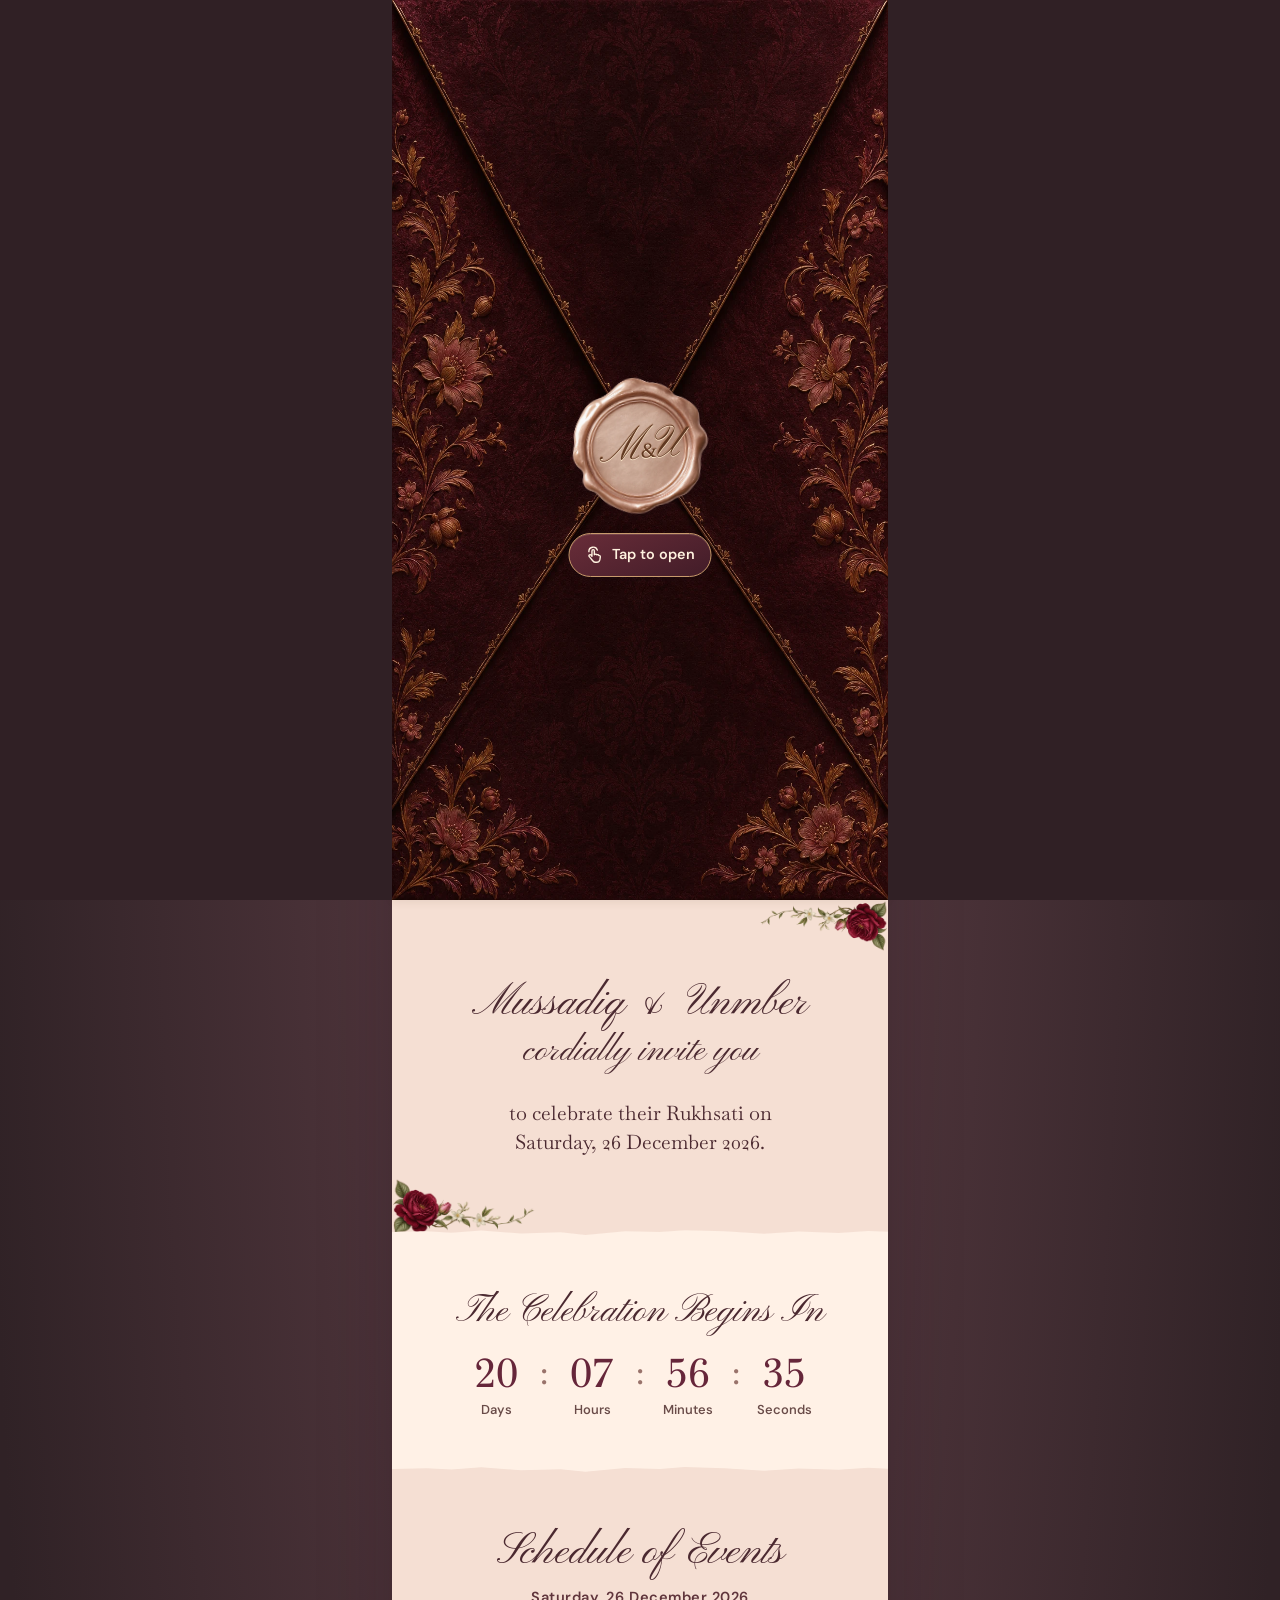
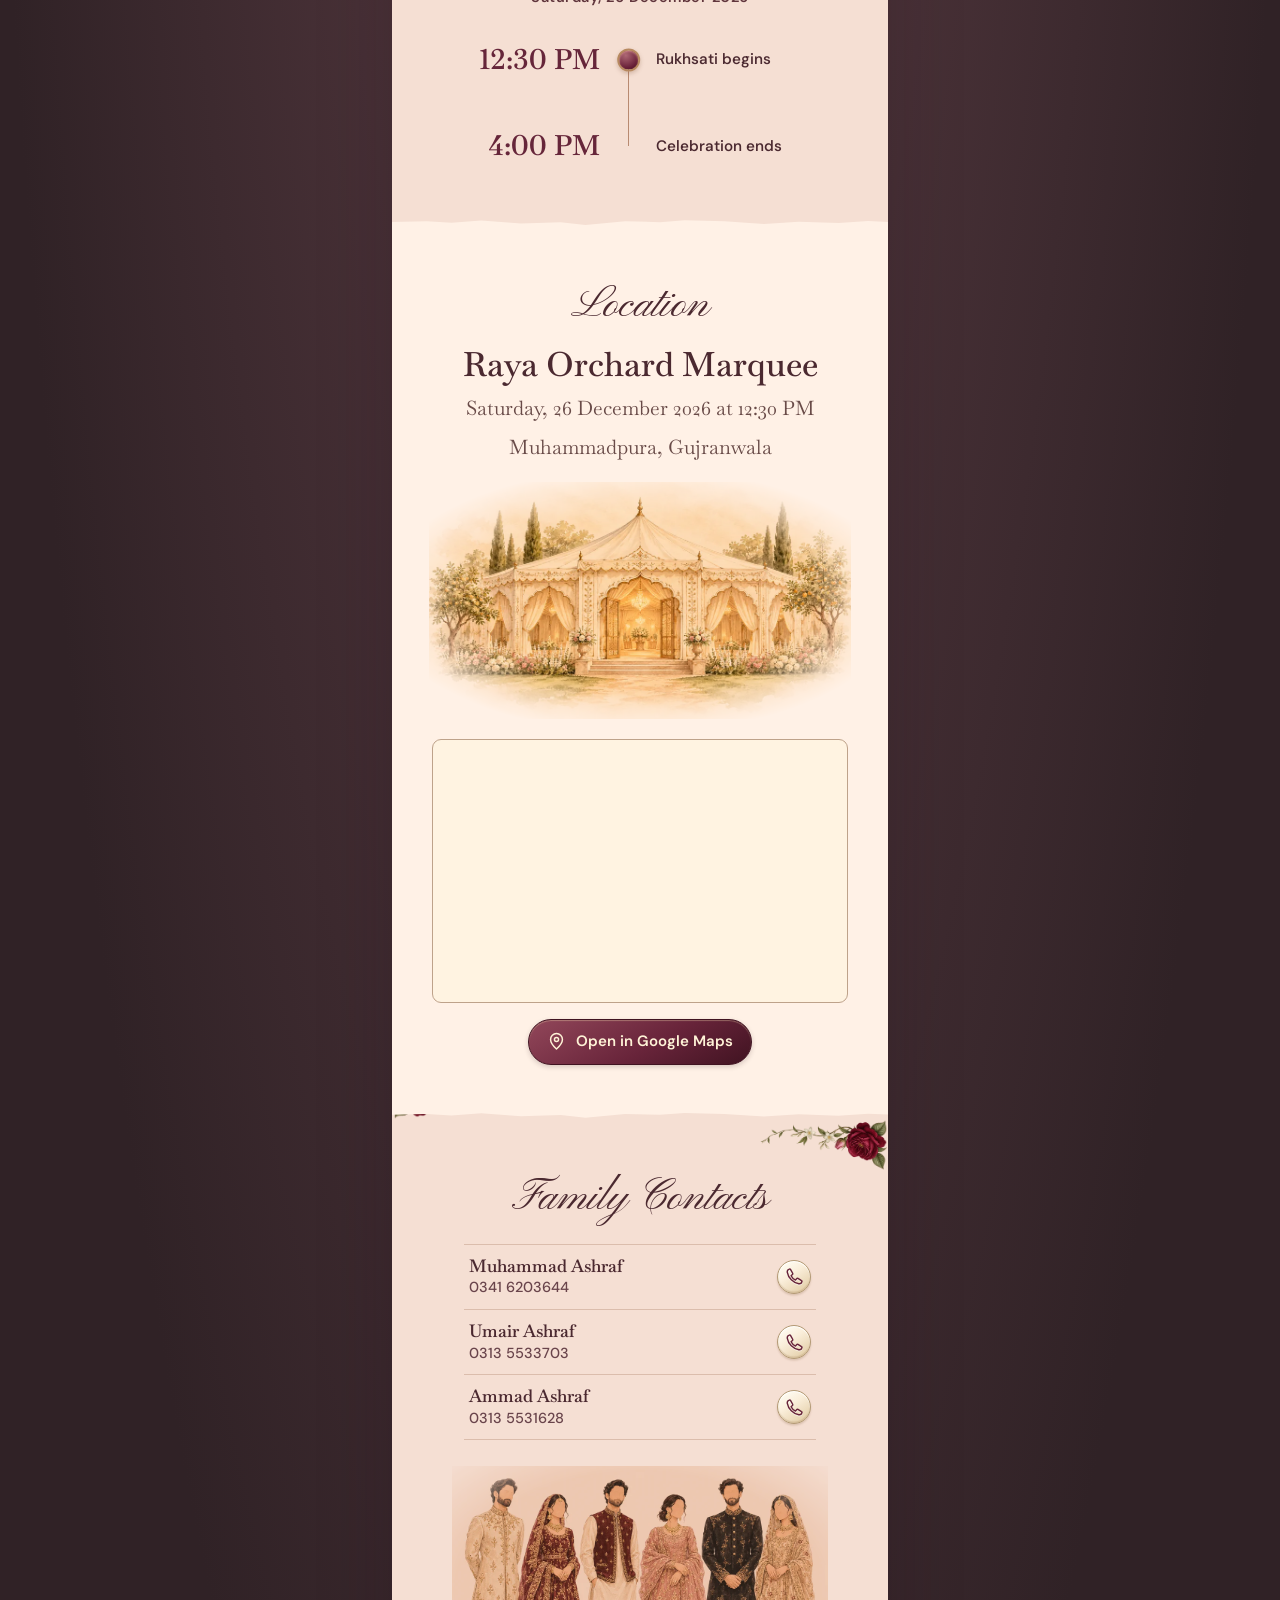
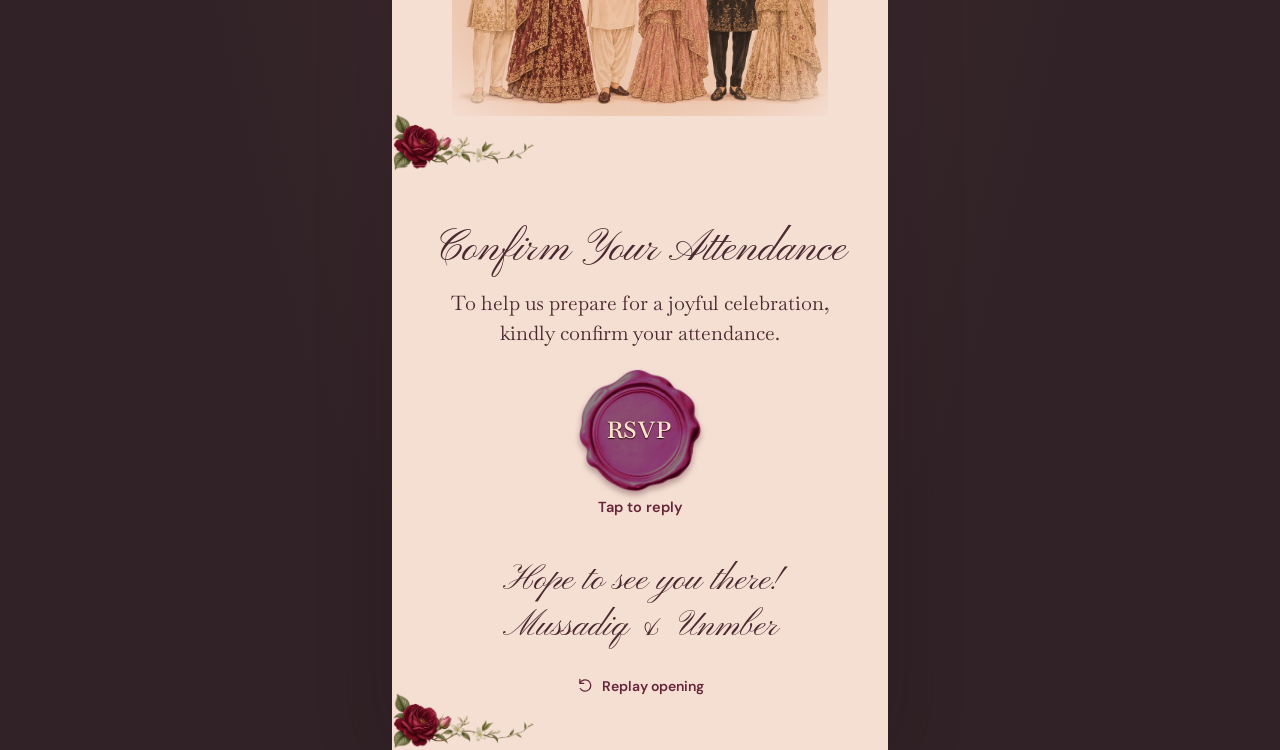
==== commit 84e0a9c1: "Refine both invitations with high-resolution artwork, mobile navigation and a music-only Rukhsati lo" ====
--- a/rukhsati/index.html
+++ b/rukhsati/index.html
@@ -11,25 +11,48 @@
   <meta property="og:description" content="Saturday, 26 December 2026 · 12:30–4:00 PM · Raya Orchard Marquee, Gujranwala">
   <meta property="og:type" content="website">
   <meta property="og:url" content="https://mussadiqali958-ux.github.io/my/rukhsati/">
-  <meta property="og:image" content="https://mussadiqali958-ux.github.io/my/rukhsati/assets/preview.jpg">
+  <meta property="og:image" content="https://mussadiqali958-ux.github.io/my/rukhsati/assets/preview.jpg?v=hd1">
+  <meta property="og:image:width" content="1200"><meta property="og:image:height" content="630">
+  <meta property="og:image:alt" content="Mussadiq and Unmber’s Rukhsati invitation on burgundy brocade">
   <link rel="canonical" href="https://mussadiqali958-ux.github.io/my/rukhsati/">
-  <link rel="preload" href="assets/envelope.webp?v=film2" as="image" fetchpriority="high">
-  <link rel="stylesheet" href="invitation.css?v=film2">
-  <script src="invitation.js?v=film2" defer></script>
+  <link rel="preload" href="assets/burgundy-brocade.webp" as="image" fetchpriority="high">
+  <link rel="stylesheet" href="invitation.css?v=hd1">
+  <link rel="stylesheet" href="../assets/card-controls.css?v=hd1">
+  <script src="invitation.js?v=hd1" defer></script>
+  <script src="../assets/card-navigation.js?v=hd1" defer></script>
+  <noscript><style>.cover {display:none} body.sealed {overflow:auto} #replay {display:none}</style></noscript>
 </head>
-<body>
-  <header class="cover" id="cover" hidden>
+<body class="rukhsati sealed">
+  <header class="cover" id="cover" aria-label="Sealed Rukhsati invitation">
     <div class="envelope">
-      <video id="opening-film" preload="auto" muted playsinline disablepictureinpicture poster="assets/envelope.webp?v=film2" aria-hidden="true"><source src="assets/opening.mp4" type="video/mp4"></video>
-      <button id="open" aria-label="Tap the wax seal to open the Rukhsati invitation"></button>
+      <div class="fold backlight" aria-hidden="true"></div>
+      <div class="fold paper side left" aria-hidden="true"></div>
+      <div class="fold paper side right" aria-hidden="true"></div>
+      <div class="fold paper lower" aria-hidden="true"></div>
+      <div class="fold paper upper" aria-hidden="true"></div>
+      <div class="fold glimmer" aria-hidden="true"></div>
+      <div class="fold seal-track" aria-hidden="true">
+        <span class="wax seal-face"><span>M<i>&amp;</i>U</span></span>
+      </div>
+      <button class="open-hit" id="open" type="button" aria-label="Tap the wax seal to open the Rukhsati invitation">
+        <span class="tap-label"><svg class="card-icon" aria-hidden="true" focusable="false"><use href="../assets/card-icons.svg#tap"/></svg>Tap to open</span>
+      </button>
+      <button id="skip" class="skip" type="button" hidden>Skip opening</button>
     </div>
   </header>
   <main id="invitation">
     <header class="hero" id="welcome">
-      <div class="event-title"><p>Rukhsati Day</p><time datetime="2026-12-26">26.12.26</time></div>
+      <img class="hero-art" src="assets/swan-garden.webp" alt="" width="911" height="1727" decoding="async">
+      <div class="event-title"><p>Rukhsati Day</p><time datetime="2026-12-26">26 December 2026</time></div>
       <h1 id="couple" tabindex="-1">Mussadiq <span>&amp;</span> Unmber</h1>
-      <a href="#details" class="scroll">Scroll down<i aria-hidden="true"></i></a>
+      <a href="#details" class="scroll">Scroll down<svg class="card-icon" aria-hidden="true" focusable="false"><use href="../assets/card-icons.svg#chevron"/></svg></a>
     </header>
+    <nav class="guest-nav" aria-label="Invitation details">
+      <a href="#schedule"><span class="button-medal"><svg class="card-icon" aria-hidden="true" focusable="false"><use href="../assets/card-icons.svg#clock"/></svg></span><span>Schedule</span></a>
+      <a href="#venue"><span class="button-medal"><svg class="card-icon" aria-hidden="true" focusable="false"><use href="../assets/card-icons.svg#pin"/></svg></span><span>Venue</span></a>
+      <a href="#contacts"><span class="button-medal"><svg class="card-icon" aria-hidden="true" focusable="false"><use href="../assets/card-icons.svg#phone"/></svg></span><span>Contact</span></a>
+      <button type="button" id="music-toggle" class="nav-music" aria-label="Play music" aria-pressed="false" hidden><span class="button-medal"><svg class="card-icon" aria-hidden="true" focusable="false"><use href="../assets/card-icons.svg#play"/></svg></span><span>Music</span></button>
+    </nav>
     <section class="panel letter flowers" id="details">
       <h2>Mussadiq &amp; Unmber</h2>
       <p class="script subtitle">cordially invite you</p>
@@ -41,30 +64,31 @@
         <span><b>00</b>Days</span><span><b>00</b>Hours</span><span><b>00</b>Minutes</span><span><b>00</b>Seconds</span>
       </div>
     </section>
-    <section class="panel schedule">
-      <h2 class="ornament">Schedule of Events</h2>
+    <section class="panel schedule" id="schedule">
+      <h2>Schedule of Events</h2>
+      <p class="schedule-date"><time datetime="2026-12-26">Saturday, 26 December 2026</time></p>
       <ol class="timeline">
-        <li><time datetime="2026-12-26T12:30:00+05:00">12:30 PM</time><span>Rukhsati<br>celebration begins</span></li>
+        <li><time datetime="2026-12-26T12:30:00+05:00">12:30 PM</time><span>Rukhsati begins</span></li>
         <li><time datetime="2026-12-26T16:00:00+05:00">4:00 PM</time><span>Celebration ends</span></li>
       </ol>
     </section>
     <section class="panel location" id="venue">
-      <h2>Location</h2><div class="flourish" aria-hidden="true">❧</div>
+      <h2>Location</h2>
       <h3>Raya Orchard Marquee</h3>
       <p>Saturday, 26 December 2026 at 12:30 PM</p>
       <address>Muhammadpura, Gujranwala</address>
-      <img class="pavilion" src="assets/pavilion.webp" alt="" width="900" height="600" loading="lazy">
+      <img class="pavilion" src="assets/pavilion.webp" alt="" width="900" height="507" loading="lazy">
       <div class="map">
         <iframe src="https://maps.google.com/maps?q=32.1816308,74.1478745&amp;z=16&amp;output=embed" title="Map of Raya Orchard Marquee in Gujranwala" loading="lazy" referrerpolicy="no-referrer-when-downgrade"></iframe>
       </div>
-      <a class="map-link" href="https://www.google.com/maps/place/RAYA+ORCHARD+MARQUEE/data=!4m2!3m1!1s0x0:0xc7ba981d74468dbe?sa=X&amp;ved=1t:2428&amp;ictx=111" target="_blank" rel="noopener">Open in Google Maps</a>
+      <a class="directions" href="https://www.google.com/maps/place/RAYA+ORCHARD+MARQUEE/data=!4m2!3m1!1s0x0:0xc7ba981d74468dbe?sa=X&amp;ved=1t:2428&amp;ictx=111" target="_blank" rel="noopener"><svg class="card-icon" aria-hidden="true" focusable="false"><use href="../assets/card-icons.svg#pin"/></svg>Open in Google Maps</a>
     </section>
     <section class="panel flowers contact" id="contacts">
       <h2>Family Contacts</h2>
       <ul>
-        <li><a href="tel:+923416203644">Muhammad Ashraf <span>0341 6203644</span></a></li>
-        <li><a href="tel:+923135533703">Umair Ashraf <span>0313 5533703</span></a></li>
-        <li><a href="tel:+923135531628">Ammad Ashraf <span>0313 5531628</span></a></li>
+        <li><a class="contact-link" href="tel:+923416203644"><span class="contact-person">Muhammad Ashraf<span>0341 6203644</span></span><span class="button-medal"><svg class="card-icon" aria-hidden="true" focusable="false"><use href="../assets/card-icons.svg#phone"/></svg></span></a></li>
+        <li><a class="contact-link" href="tel:+923135533703"><span class="contact-person">Umair Ashraf<span>0313 5533703</span></span><span class="button-medal"><svg class="card-icon" aria-hidden="true" focusable="false"><use href="../assets/card-icons.svg#phone"/></svg></span></a></li>
+        <li><a class="contact-link" href="tel:+923135531628"><span class="contact-person">Ammad Ashraf<span>0313 5531628</span></span><span class="button-medal"><svg class="card-icon" aria-hidden="true" focusable="false"><use href="../assets/card-icons.svg#phone"/></svg></span></a></li>
       </ul>
       <img class="guests" src="assets/guests.webp" width="1000" height="667" loading="lazy" alt="Wedding guests wearing Pakistani sherwanis, lehengas and dupattas">
     </section>
@@ -72,16 +96,16 @@
       <h2>Confirm Your Attendance</h2>
       <p>To help us prepare for a joyful celebration,<br>kindly confirm your attendance.</p>
       <a class="rsvp" id="open-rsvp" href="https://wa.me/923416203644">
-        <img src="assets/rsvp.webp" alt="RSVP" width="81" height="97">
-        <i aria-hidden="true"></i><span>Click to open</span>
+        <span class="wax wine"><span>RSVP</span></span>
+        <span class="rsvp-caption">Tap to reply</span>
       </a>
       <p class="farewell script">Hope to see you there!<br>Mussadiq &amp; Unmber</p>
+      <button id="replay" class="replay" type="button"><svg class="card-icon" aria-hidden="true" focusable="false"><use href="../assets/card-icons.svg#replay"/></svg>Replay opening</button>
     </footer>
   </main>
-  <button class="music" id="music-toggle" type="button" aria-label="Play music" hidden><i aria-hidden="true"></i></button>
-  <audio id="music" src="assets/soundtrack.m4a" preload="auto" loop></audio>
+  <audio id="music" src="assets/soundtrack.m4a?v=music-only" preload="auto" loop></audio>
   <dialog id="reply" aria-labelledby="reply-title">
-    <div class="dialog-bar"><button id="close-rsvp" type="button" aria-label="Close RSVP">×</button></div>
+    <div class="dialog-bar"><button id="close-rsvp" type="button" aria-label="Close RSVP"><svg class="card-icon" aria-hidden="true" focusable="false"><use href="../assets/card-icons.svg#close"/></svg></button></div>
     <form id="reply-form">
       <h2 id="reply-title">Confirm Your Attendance</h2>
       <label for="guest-name">Your name</label><input id="guest-name" name="guest" autocomplete="name" required maxlength="100">
@@ -90,10 +114,10 @@
         <label><input type="radio" name="attending" value="no"> Declines with regret</label>
       </fieldset>
       <label for="guest-count">Number of Guests Attending</label><input type="number" id="guest-count" name="count" value="1" min="1" step="1" required>
-      <button class="submit" type="submit">Submit</button>
-      <small>Send your reply to Muhammad Ashraf on WhatsApp.</small>
+      <button class="submit" type="submit"><svg class="card-icon" aria-hidden="true" focusable="false"><use href="../assets/card-icons.svg#send"/></svg>Continue to WhatsApp</button>
+      <small>Your reply will open in a chat with Muhammad Ashraf.</small>
     </form>
-    <button class="music" id="reply-music" aria-label="Pause music" type="button"><i aria-hidden="true"></i></button>
+    <button class="dialog-music" id="reply-music" aria-label="Play music" aria-pressed="false" type="button"><span class="button-medal"><svg class="card-icon" aria-hidden="true" focusable="false"><use href="../assets/card-icons.svg#play"/></svg></span>Music</button>
   </dialog>
 </body>
 </html>
--- a/rukhsati/invitation.css
+++ b/rukhsati/invitation.css
@@ -1,85 +1,399 @@
-@font-face{font-family:Pinyon;src:url("../assets/pinyon.woff2") format("woff2");font-display:swap}
-@font-face{font-family:Baskervville;src:url("../assets/baskervville.woff2") format("woff2");font-display:swap}
-:root{--width:31rem;--wine:#420c18;--ink:#532b26;--paper:#f3dacf;--rose:#e8c6b8;--script:Pinyon,"Snell Roundhand",cursive;--serif:Baskervville,Georgia,serif;color-scheme:light}
-*{box-sizing:border-box}
-[hidden]{display:none!important}
-html{scroll-behavior:smooth;background:#251818}
-body{margin:0;color:var(--ink);font:400 1rem/1.48 var(--serif);-webkit-text-size-adjust:100%}
-body.sealed,body:has(dialog[open]){overflow:hidden}
-h1,h2,h3,p,ul,ol{margin:0}button,input{font:inherit}button,a{touch-action:manipulation}a{color:inherit}button{cursor:pointer}
-:focus-visible{outline:2px solid #945427;outline-offset:3px}
-main,.envelope,dialog{width:min(100%,var(--width));margin-inline:auto}
-.cover{position:fixed;inset:0;z-index:8;background:#251818;display:grid;place-items:center}
-.envelope,.hero{height:100vh;height:100dvh;position:relative;overflow:hidden}
-.envelope video,.envelope button{position:absolute;inset:0;width:100%;height:100%;border:0}
-.envelope{background:#341818 url("assets/envelope.webp?v=film2") center/100% 100% no-repeat}
-.envelope video{object-fit:fill;display:block}
-.envelope button{background:transparent;color:inherit;-webkit-tap-highlight-color:transparent}
-.envelope button:focus-visible{outline-offset:-6px}
-.cover.reveal{opacity:0;transition:opacity .62s ease-in-out;pointer-events:none}
-main{background:var(--paper);text-align:center;container-type:inline-size;overflow:clip}
-.hero{background:#e5bea5 url("assets/swans.webp") center/100% 100% no-repeat;color:#4d251d;isolation:isolate}
-.event-title,.hero h1,.scroll{position:absolute;left:50%;width:96%;transform:translate(-50%,-50%)}
-.event-title{top:25%;line-height:1.12}
-.event-title p{font:400 clamp(23px,8cqw,42px)/1.12 var(--script)}
-.event-title time{display:block;margin-top:.18em;font-size:clamp(16px,5.1cqw,26px)}
-.hero h1{top:51.4%;font:400 clamp(48px,min(17.7cqw,10.6dvh),94px)/.98 var(--script);text-shadow:0 1px #ffedda66;outline:none}
-.hero h1 span{display:block;font-size:.47em;line-height:1.04;margin:.08em auto}
-.scroll,.rsvp{display:flex;flex-direction:column;align-items:center;justify-content:center;gap:7px;font:400 clamp(20px,6cqw,31px)/1.1 var(--script);text-decoration:none}
-.scroll{top:74.6%;min-height:44px;width:auto;padding:.15em .6em}
-.scroll i,.rsvp i{display:block;width:.6em;height:.6em;border:solid currentColor;border-width:0 1px 1px 0;transform:rotate(45deg)}
-.panel{position:relative;padding:clamp(40px,13cqw,68px) 7%;background-color:var(--paper);background-image:radial-gradient(ellipse at 15% 50%,#fff7ed35,transparent 72%);isolation:isolate}
-.panel:nth-of-type(odd){background-color:var(--rose)}
-.panel:before{content:"";position:absolute;z-index:-1;left:0;right:0;top:-11px;height:13px;background:inherit;clip-path:polygon(0 40%,4% 44%,7% 28%,11% 50%,15% 24%,20% 26%,24% 42%,29% 65%,33% 56%,36% 83%,41% 36%,47% 43%,49% 21%,54% 33%,57% 12%,61% 26%,65% 37%,68% 29%,73% 40%,77% 57%,83% 43%,87% 49%,92% 32%,95% 44%,100% 31%,100% 100%,0 100%)}
-h2,.script{font:400 clamp(27px,8.3cqw,42px)/1.15 var(--script)}
-.panel p,.panel address{font-size:clamp(16px,4.3cqw,21px)}
-.panel h2+p{margin-top:.8em}
-.flowers{background-image:url("assets/rose.webp"),linear-gradient(115deg,#fff5e622,transparent);background-position:left bottom,center;background-repeat:no-repeat;background-size:27% auto,cover}
-.flowers:after{content:"";position:absolute;pointer-events:none;top:0;right:0;width:26%;aspect-ratio:2.15;background:url("assets/rose.webp") center/contain no-repeat;transform:rotate(180deg);opacity:.95}
-.letter{padding-block:16%}
-.letter .subtitle{font:400 clamp(22px,6.8cqw,35px)/1.2 var(--script);margin:.05em 0 .75em}
-.clock{display:grid;grid-template-columns:repeat(4,1fr);margin:1.1em auto 0;max-width:24rem}
-.clock span{position:relative;font-size:clamp(13px,3.6cqw,18px)}
-.clock b{display:block;font:400 clamp(26px,7.9cqw,40px)/1.23 var(--serif);font-variant-numeric:tabular-nums}
-.clock span+span:before{content:":";position:absolute;left:-.1em;top:0;font-size:clamp(23px,7cqw,36px)}
-.ornament:before,.ornament:after{content:"❧";font:400 .55em var(--serif);vertical-align:middle;display:inline-block;margin:0 .28em;color:#986857}
-.ornament:after{transform:scaleX(-1)}
-.timeline{--progress:0%;padding:0;list-style:none;position:relative;margin:2.2em auto .4em;display:grid;gap:3.2em;width:92%}
-.timeline:before,.timeline:after{content:"";position:absolute;left:50%;pointer-events:none}
-.timeline:before{top:1.25em;bottom:1.25em;border-left:1px solid #a37665}
-.timeline:after{z-index:1;top:calc(1.25em + (100% - 2.5em)*var(--position,0));width:2.1em;height:2.1em;transform:translate(-50%,-50%);background:url("assets/bud.webp") center/contain no-repeat}
-.timeline li{position:relative;display:grid;grid-template-columns:1fr 1fr;gap:16%;align-items:center;text-align:left;min-height:2.5em;line-height:1.25}
-.timeline li:before{content:"";position:absolute;top:50%;left:50%;width:5px;height:5px;background:#85564b;transform:translate(-50%,-50%) rotate(45deg)}
-.timeline time{text-align:right;font-size:clamp(17px,5.4cqw,27px);white-space:nowrap}
-.flourish{color:#987562;line-height:1;margin:.2em auto .8em}
-.location h3{font:400 clamp(21px,6.4cqw,32px)/1.2 var(--serif)}
-.location p,.location address{font-style:normal;margin:.55em 0}
-.pavilion,.guests{display:block;height:auto;mix-blend-mode:multiply;margin:1.3em auto}
-.pavilion{width:115%;margin-left:-7.5%;mask-image:radial-gradient(ellipse 75% 64% at center,#000 56%,transparent 84%)}
-.map{width:92%;margin:auto;aspect-ratio:1.32;border:1px solid #b68e7b;border-radius:9px;overflow:hidden;background:#ecddd0}
-.map iframe{width:100%;height:100%;border:0;display:block}
-.map-link{display:inline-grid;align-items:center;min-height:44px;text-underline-offset:.25em}
-.contact ul{list-style:none;margin:.8em 0;padding:0}
-.contact li a{display:inline-flex;min-height:44px;align-items:center;gap:.55em;flex-wrap:wrap;justify-content:center;text-decoration:none}
-.contact a span{text-decoration:underline;text-underline-offset:.2em;font-variant-numeric:tabular-nums}
-.guests{width:82%;mask-image:radial-gradient(ellipse 79% 78%,black 60%,transparent 90%)}
-.closing{padding-bottom:max(4rem,env(safe-area-inset-bottom))}
-.closing:after{display:none}
-.rsvp{width:max-content;max-width:100%;margin:1.6em auto;gap:.4em}
-.rsvp img{width:clamp(78px,26cqw,124px);height:auto;aspect-ratio:.98}
-.rsvp i{transform:rotate(225deg);margin-top:.5em}
-.closing .farewell{font:400 clamp(25px,7.8cqw,40px)/1.35 var(--script);margin-top:1.6em}
-.music{position:fixed;z-index:4;bottom:max(8px,env(safe-area-inset-bottom));right:max(calc((100vw - var(--width))/2 + 8px),max(8px,env(safe-area-inset-right)));display:grid;place-items:center;width:clamp(44px,12vw,59px);height:clamp(44px,12vw,59px);padding:0;border:0;border-radius:50%;background:#460d1a;color:#fff2e2;box-shadow:0 2px 5px #4f201f38}
-.music i{display:block;width:0;height:0;border:solid transparent;border-width:7px 0 7px 11px;border-left-color:currentColor;margin-left:3px}
-.music.playing i{width:12px;height:15px;border:solid currentColor;border-width:0 4px;margin:0}
-dialog{position:fixed;inset:0;margin-block:0;max-width:none;max-height:none;height:100dvh;color:var(--ink);padding:0;border:0;background:#f2d8d4;font:400 1rem/1.4 var(--serif)}
-dialog::backdrop{background:#211617e8}
-.dialog-bar{display:flex;justify-content:flex-end;background:#23171c;color:#fff}
-.dialog-bar button{width:44px;height:44px;color:inherit;font-size:26px;border:0;background:transparent}
-form{padding:18px 6% 80px}form h2{text-align:center;font:400 1.35rem/1.4 var(--serif);margin-bottom:1.1rem}
-form input:not([type=radio]){width:100%;border:1px solid #c5a39c;background:#fff2ee50;color:var(--ink);padding:.45em .6em;border-radius:3px;font-size:16px;min-height:42px;margin:.2em 0 1.2em}
-fieldset{border:none;padding:0;margin:0 0 1.1em}fieldset label{display:flex;min-height:38px;align-items:center;gap:.4rem}input[type=radio]{accent-color:var(--wine);width:1em;height:1em}
-.submit{width:100%;padding:.55em;border:0;border-radius:12px;background:var(--wine);color:white}
-form small{display:block;margin-top:.65em;color:#704c49}
-@media(orientation:landscape) and (max-height:530px){.hero,.envelope{width:min(100%,68dvh);margin:auto}.event-title p{font-size:5.5dvh}.event-title time,.scroll{font-size:3.8dvh}.hero h1{font-size:10dvh}}
-@media(prefers-reduced-motion:reduce){html{scroll-behavior:auto}.cover.reveal{transition:none}}
+@font-face {
+  font-family: Baskervville;
+  src: url("../assets/baskervville.woff2") format("woff2");
+  font-weight: 400 700;
+  font-display: swap;
+}
+:root {
+  color-scheme: light;
+  --wine: #66263a;
+  --ink: #4b2930;
+  --muted: #694b48;
+  --gold: #9b7145;
+  --paper: #fff1e6;
+  --rose: #f5dfd3;
+  --serif: Baskervville, Georgia, serif;
+  --script: "Card Script", "Snell Roundhand", cursive;
+  --unseal: 7.65s;
+}
+* { box-sizing: border-box }
+[hidden] { display: none !important }
+html { scroll-behavior: smooth; background: #342429 }
+body {
+  margin: 0;
+  background: radial-gradient(ellipse at 50% 12%, #614048, #302226 73%);
+  color: var(--ink);
+  font: 400 1rem/1.48 var(--serif);
+  -webkit-text-size-adjust: 100%;
+}
+body.sealed, body:has(dialog[open]) { overflow: hidden }
+h1, h2, h3, p, ol, ul { margin: 0 }
+button, input { font: inherit }
+button, a { touch-action: manipulation; -webkit-tap-highlight-color: transparent }
+button { cursor: pointer }
+a { color: inherit }
+:focus-visible { outline: 2px solid var(--wine); outline-offset: 4px }
+main, .envelope, dialog { width: min(100%, var(--card-width)); margin-inline: auto }
+main {
+  container-type: inline-size;
+  text-align: center;
+  background: var(--paper);
+  box-shadow: 0 0 70px #210c183b;
+}
+.cover {
+  position: fixed;
+  inset: 0;
+  z-index: 10;
+  display: grid;
+  place-items: center;
+  background: #302025;
+}
+.envelope {
+  position: relative;
+  height: 100%;
+  isolation: isolate;
+  overflow: hidden;
+  container-type: inline-size;
+  background: #38161a;
+}
+.fold, .open-hit { position: absolute; inset: 0 }
+.fold { pointer-events: none }
+.paper {
+  background: #421923 url("assets/burgundy-brocade.webp") center / 100% 100% no-repeat;
+  backface-visibility: hidden;
+}
+.upper { clip-path: polygon(0 0,100% 0,50% 49.65%); transform-origin: center top }
+.left { clip-path: polygon(0 0,50.3% 49.4%,0 89.5%) }
+.right { clip-path: polygon(100% 0,49.7% 49.4%,100% 89.5%) }
+.lower { clip-path: polygon(0 88.9%,50% 49.2%,100% 88.9%,100% 100%,0 100%) }
+.backlight {
+  background: radial-gradient(ellipse 33% 44% at 50% 52%, #fffbed 7%, #ffe6ae 20%, #edb96a 43%, #985532 71%, #4c1927 100%);
+}
+.glimmer {
+  opacity: 0;
+  mix-blend-mode: screen;
+  background: radial-gradient(ellipse 40% 35% at 50% 51%, #fff7d4b3, #eda84455 35%, #dd8c3321 58%, transparent 85%);
+}
+.seal-face.wax {
+  position: absolute;
+  top: 49.4%;
+  left: 50%;
+  width: clamp(80px, 28cqw, 143px);
+  transform: translate(-50%, -50%) rotate(-5deg);
+  font-size: clamp(31px, 9.15cqw, 47px);
+}
+.open-hit {
+  width: 100%;
+  border: 0;
+  padding: 0;
+  background: transparent;
+}
+.open-hit:focus-visible { outline-color: #ffdd9b; outline-offset: -6px }
+.tap-label, .skip {
+  display: inline-flex;
+  min-height: 44px;
+  align-items: center;
+  justify-content: center;
+  gap: 8px;
+  padding: 7px 16px;
+  color: #fff2df;
+  border: 1px solid #c89a6c;
+  border-radius: 40px;
+  background: linear-gradient(155deg, #692d39, #421c28);
+  box-shadow: inset 0 1px 0 #fff3d323, 0 3px 9px #1b0b1166;
+  font: 600 .9rem/1.2 var(--ui-font);
+}
+.tap-label {
+  position: absolute;
+  top: calc(49.4% + clamp(55px, 18cqw, 88px));
+  left: 50%;
+  transform: translateX(-50%);
+  white-space: nowrap;
+}
+.tap-label .card-icon { width: 18px; height: 18px }
+.skip { position: absolute; bottom: max(18px, env(safe-area-inset-bottom)); right: 16px; font-size: .8rem }
+
+.opening { animation: unseal-finish var(--unseal) both }
+.opening .paper.side::after, .opening .paper.lower::after {
+  content: "";
+  position: absolute;
+  inset: 0;
+  background: inherit;
+  filter: brightness(2.1) saturate(1.28);
+  mask: linear-gradient(120deg, transparent 35%, #000 50%, transparent 65%) 110% 0 / 350% 100%;
+  animation: gilded-flowers var(--unseal) both;
+}
+.opening .upper { animation: raise-flap var(--unseal) both }
+.opening .left { animation: loosen-left var(--unseal) both }
+.opening .right { animation: loosen-right var(--unseal) both }
+.opening .lower { animation: loosen-pocket var(--unseal) both }
+.opening .seal-track { animation: lift-wax var(--unseal) both }
+.opening .glimmer { animation: golden-light var(--unseal) both }
+.opening .open-hit { pointer-events: none; opacity: 0; transition: opacity .3s ease }
+@keyframes unseal-finish { 0%, 90% { opacity: 1 } 100% { opacity: 0 } }
+@keyframes gilded-flowers {
+  0%, 19% { opacity: 0; mask-position: 110% 0 }
+  28% { opacity: 1 }
+  51% { opacity: .25; mask-position: 0 0 }
+  58% { opacity: .1; mask-position: 0 0 }
+  80%, 100% { opacity: .66; mask-position: 70% 0 }
+}
+@keyframes raise-flap {
+  0%, 43% { transform: scaleY(1); filter: brightness(1) }
+  73%, 100% { transform: scaleY(.565); filter: brightness(1.58) }
+}
+@keyframes lift-wax {
+  0%, 43% { transform: translateY(0) }
+  73%, 100% { transform: translateY(-21.5%) }
+}
+@keyframes loosen-left { 0%, 43% { transform: translateX(0) } 76%, 100% { transform: translateX(-4.4%) } }
+@keyframes loosen-right { 0%, 43% { transform: translateX(0) } 76%, 100% { transform: translateX(4.4%) } }
+@keyframes loosen-pocket { 0%, 43% { transform: translateY(0) } 76%, 100% { transform: translateY(7%) } }
+@keyframes golden-light {
+  0%, 40% { opacity: 0; transform: scale(.35) }
+  69% { opacity: .95; transform: scale(1) }
+  85%, 100% { opacity: .55; transform: scale(1.25) }
+}
+
+.hero {
+  position: relative;
+  height: clamp(450px, calc(100svh - var(--ribbon-offset)), 1000px);
+  overflow: hidden;
+  background: #f6d8c3;
+  color: #4b1c2a;
+  isolation: isolate;
+}
+.hero-art { position: absolute; inset: 0; z-index: -1; width: 100%; height: 100%; object-fit: cover; object-position: center }
+.event-title, .hero h1, .scroll { position: absolute; left: 50%; width: 94%; transform: translate(-50%,-50%) }
+.event-title { top: 25%; line-height: 1.18 }
+.event-title p { font: 400 clamp(27px, 8.5cqw, 42px)/1.12 var(--script) }
+.event-title time, .schedule-date {
+  display: block;
+  margin-top: .55em;
+  color: #60353c;
+  font: 650 clamp(.83rem,3.45cqw,1rem)/1.35 var(--ui-font);
+  letter-spacing: .035em;
+  font-variant-numeric: lining-nums;
+}
+.hero h1 { top: 49%; font: 400 clamp(49px,min(17.3cqw,10.9svh),87px)/.96 var(--script); outline: none }
+.hero h1 span {
+  display: flex;
+  justify-content: center;
+  align-items: center;
+  gap: .55em;
+  margin: .17em auto .08em;
+  font: italic 400 .39em/1 var(--serif);
+  color: #855336;
+}
+.hero h1 span::before, .hero h1 span::after {
+  content: "";
+  width: 1em;
+  height: 1px;
+  background: #aa8154;
+}
+.scroll {
+  top: 68%;
+  display: inline-flex;
+  align-items: center;
+  justify-content: center;
+  width: auto;
+  min-height: 44px;
+  gap: 6px;
+  padding: 8px 12px;
+  border: 1px solid #a57b5880;
+  border-radius: 30px;
+  background: #ffeddaeb;
+  color: #583338;
+  font: 550 .875rem/1.15 var(--ui-font);
+  text-decoration: none;
+  white-space: nowrap;
+  box-shadow: inset 0 1px #fff8, 0 2px 5px #6f45391c;
+}
+.scroll .card-icon { width: 16px; height: 16px }
+
+.panel {
+  position: relative;
+  isolation: isolate;
+  padding: clamp(37px, 11cqw, 56px) 7.5%;
+  background: var(--paper);
+}
+.panel:nth-of-type(odd) { background-color: var(--rose) }
+.panel + .panel::before {
+  content: "";
+  position: absolute;
+  z-index: -1;
+  top: -8px;
+  left: 0;
+  right: 0;
+  height: 9px;
+  background: inherit;
+  clip-path: polygon(0 41%,7% 33%,12% 49%,18% 24%,26% 57%,34% 44%,39% 73%,47% 32%,54% 42%,59% 21%,67% 33%,75% 61%,82% 36%,90% 51%,96% 29%,100% 39%,100% 100%,0 100%);
+}
+h2, .script { font: 400 clamp(31px,8.9cqw,45px)/1.14 var(--script) }
+.panel > p, .panel address { font-size: clamp(1rem,4.35cqw,1.25rem); line-height: 1.46 }
+.panel h2 + p { margin-top: .7em }
+.flowers { background-image: url("assets/rose-spray.webp"); background-repeat: no-repeat; background-position: left bottom; background-size: 29% auto }
+.flowers::after {
+  content: "";
+  position: absolute;
+  z-index: -1;
+  top: 0;
+  right: 0;
+  width: 26%;
+  aspect-ratio: 2.48;
+  background: url("assets/rose-spray.webp") center/contain no-repeat;
+  transform: rotate(180deg);
+}
+.letter { padding-block: 16% }
+.letter .subtitle { font: 400 clamp(24px,7.2cqw,35px)/1.2 var(--script); margin: .05em 0 .72em }
+.count h2 { font-size: clamp(25px,7.65cqw,38px); text-wrap: balance }
+.clock { display: grid; grid-template-columns: repeat(4,1fr); margin: 1em auto 0; max-width: 24rem }
+.clock span { position: relative; font: 550 .81rem/1.4 var(--ui-font); color: var(--muted) }
+.clock b { display: block; margin-bottom: .07em; color: var(--wine); font: 500 clamp(29px,8cqw,42px)/1.2 var(--serif); font-variant-numeric: tabular-nums lining-nums }
+.clock span + span::before { content: ":"; position: absolute; left: -.13em; top: .03em; font: 400 clamp(24px,6.8cqw,34px)/1.3 var(--serif); color: #99736b }
+.panel .schedule-date { font: 600 .91rem/1.35 var(--ui-font); margin-top: .7em }
+.timeline {
+  padding: 0;
+  list-style: none;
+  position: relative;
+  margin: 1.9rem auto .25rem;
+  display: grid;
+  gap: 2.7rem;
+  max-width: 25rem;
+}
+.timeline::before {
+  content: "";
+  position: absolute;
+  left: 47%;
+  top: 1.35rem;
+  bottom: 1.35rem;
+  border-left: 1px solid #b88a71;
+}
+.timeline::after {
+  content: "";
+  position: absolute;
+  left: 47%;
+  top: calc(1.35rem + (100% - 2.7rem) * var(--position, 0));
+  width: 19px;
+  height: 19px;
+  border: 2px solid #b78960;
+  border-radius: 50%;
+  background: radial-gradient(circle at 35% 25%, #ae6874, #6a223a 65%, #390819);
+  box-shadow: 0 2px 4px #73452a44, inset 0 1px 2px #ffb9ac88;
+  transform: translate(-47%,-50%);
+}
+.timeline li { display: grid; grid-template-columns: 40% 46%; gap: 14%; align-items: center; min-height: 2.7rem; text-align: left; line-height: 1.3 }
+.timeline time { text-align: right; color: var(--wine); font: 600 clamp(18px,5.7cqw,28px)/1.13 var(--serif); font-variant-numeric: lining-nums; white-space: nowrap }
+.timeline li span { font: 550 .95rem/1.4 var(--ui-font) }
+.location h3 { font: 550 clamp(23px,6.8cqw,34px)/1.15 var(--serif); margin-top: .42em; text-wrap: balance }
+.location p, .location address { color: var(--muted); font-style: normal; margin: .48em 0 }
+.pavilion, .guests { display: block; width: 100%; height: auto; mix-blend-mode: multiply; margin: 1.25em auto }
+.pavilion { mask-image: radial-gradient(ellipse 73% 65%, #000 57%, transparent 86%) }
+.map {
+  aspect-ratio: 1.58;
+  max-width: 26rem;
+  margin: 0 auto;
+  padding: 3px;
+  border: 1px solid #bea28a;
+  border-radius: 9px;
+  background: #fff3e1;
+}
+.map iframe { width: 100%; height: 100%; display: block; border: 0; border-radius: 5px }
+.directions, .submit {
+  display: inline-flex;
+  align-items: center;
+  justify-content: center;
+  gap: .6em;
+  min-height: 46px;
+  margin: 1rem auto 0;
+  padding: .65em 1.2em;
+  border: 1px solid var(--enamel-dark);
+  border-radius: 24px;
+  background: linear-gradient(150deg, var(--enamel-light), var(--enamel) 56%, var(--enamel-dark));
+  color: var(--on-enamel);
+  box-shadow: inset 0 1px 1px #ffedbe55, 0 2px 5px #31161a30;
+  font: 600 .94rem/1.25 var(--ui-font);
+  text-decoration: none;
+}
+.directions .card-icon, .submit .card-icon { width: 19px; height: 19px }
+.contact ul { list-style: none; padding: 0; margin: 1.25em auto; max-width: 22rem; text-align: left }
+.contact li { border-block-end: 1px solid #c7a28d8c }
+.contact li:first-child { border-block-start: 1px solid #c7a28d8c }
+.contact-link { display: flex; align-items: center; justify-content: space-between; gap: 8px; padding: 10px 5px; text-decoration: none; min-height: 55px }
+.contact-person { font: 600 1.1rem/1.28 var(--serif) }
+.contact-person > span { display: block; color: #69444b; font: 500 .91rem/1.48 var(--ui-font); font-variant-numeric: tabular-nums }
+.contact-link .button-medal { width: 34px; height: 34px }
+.guests { width: 89%; margin: 1.6em auto 0; mask-image: radial-gradient(ellipse 82% 80%, #000 60%, transparent 90%) }
+.closing { padding-bottom: max(42px, env(safe-area-inset-bottom)); background-color: var(--paper) }
+.closing::after { display: none }
+.rsvp {
+  display: flex;
+  flex-direction: column;
+  align-items: center;
+  width: max-content;
+  gap: 6px;
+  margin: 1.25rem auto;
+  text-decoration: none;
+}
+.rsvp .wax { width: clamp(86px,25cqw,124px); font: 600 clamp(16px,4.8cqw,23px)/1 var(--serif); letter-spacing: .035em }
+.rsvp-caption { color: var(--wine); font: 600 .91rem/1.4 var(--ui-font) }
+.rsvp:active .wax { transform: translateY(2px) }
+.closing .farewell { font: 400 clamp(25px,7.4cqw,36px)/1.28 var(--script); margin-top: 1.1em }
+.replay, .dialog-music {
+  display: inline-flex;
+  align-items: center;
+  justify-content: center;
+  gap: 8px;
+  min-height: 44px;
+  padding: 5px 10px;
+  color: var(--wine);
+  background: transparent;
+  border: none;
+  font: 600 .875rem/1.2 var(--ui-font);
+}
+.replay { margin-top: 1em }
+.replay .card-icon { width: 17px; height: 17px }
+
+dialog {
+  position: fixed;
+  inset: 0;
+  margin-block: 0;
+  max-width: none;
+  max-height: none;
+  height: 100vh;
+  height: 100dvh;
+  border: 0;
+  padding: 0;
+  color: var(--ink);
+  background: #fff1e8;
+  font: 400 1rem/1.4 var(--ui-font);
+}
+dialog::backdrop { background: #21161bea }
+.dialog-bar {
+  display: flex;
+  justify-content: flex-end;
+  padding: env(safe-area-inset-top) 5px 0;
+  background: var(--wine);
+  color: #fff1df;
+}
+.dialog-bar button { display: grid; place-items: center; width: 44px; height: 44px; border: 0; background: transparent; color: inherit }
+form { padding: 26px 7% 10px }
+form h2 { text-align: center; margin-bottom: 1.4rem; font: 500 clamp(25px,6vw,34px)/1.18 var(--serif) }
+form input:not([type="radio"]) { width: 100%; min-height: 46px; margin: .35em 0 1.2em; padding: .5em .65em; border: 1px solid #b79a8c; background: #fffaf4; border-radius: 5px; color: var(--ink); font-size: 1rem }
+form input:disabled { opacity: .62 }
+fieldset { margin: 0 0 1.25em; padding: 0; border: none }
+fieldset label { display: flex; min-height: 44px; align-items: center; gap: .5em }
+input[type="radio"] { width: 1.1em; height: 1.1em; accent-color: var(--wine) }
+.submit { width: 100%; margin: 0 }
+form small { display: block; margin: .7em 0 0; color: var(--muted); text-align: center }
+.dialog-music { display: flex; margin: 0 auto max(16px, env(safe-area-inset-bottom)) }
+
+@media (orientation: landscape) and (max-height: 530px) {
+  .envelope { width: min(100%,70svh) }
+  .hero { height: clamp(420px,125vw,800px) }
+  .hero h1 { font-size: clamp(52px,16cqw,84px) }
+}
+@media (prefers-reduced-motion: reduce) {
+  html { scroll-behavior: auto }
+  .opening, .opening *, .opening *::after { animation-duration: 1ms !important }
+}
--- a/assets/card-controls.css
+++ b/assets/card-controls.css
@@ -0,0 +1,161 @@
+@font-face {
+  font-family: "Card Sans";
+  src: url("dm-sans.woff2") format("woff2");
+  font-weight: 100 1000;
+  font-display: swap;
+}
+@font-face {
+  font-family: "Card Script";
+  src: url("pinyon.woff2") format("woff2");
+  font-display: swap;
+}
+
+:root {
+  --card-width: 510px;
+  --ribbon-height: 66px;
+  --ribbon-offset: calc(var(--ribbon-height) + env(safe-area-inset-top, 0px));
+  --enamel: #174a3e;
+  --enamel-light: #397261;
+  --enamel-dark: #102f28;
+  --on-enamel: #fff3d7;
+  --nav-paper: #fff8e9;
+  --ribbon-ink: #263f35;
+  --brass-line: #c7a877;
+  --ui-font: "Card Sans", system-ui, sans-serif;
+}
+.rukhsati {
+  --card-width: 496px;
+  --enamel: #68243a;
+  --enamel-light: #92475a;
+  --enamel-dark: #401321;
+  --nav-paper: #fff2e9;
+  --ribbon-ink: #552834;
+}
+
+.card-icon {
+  display: block;
+  flex: none;
+  width: 22px;
+  height: 22px;
+  fill: none;
+  stroke: currentColor;
+  stroke-width: 1.85;
+  stroke-linecap: round;
+  stroke-linejoin: round;
+  pointer-events: none;
+}
+.button-medal {
+  width: 32px;
+  height: 32px;
+  flex: none;
+  display: inline-grid;
+  place-items: center;
+  border-radius: 50%;
+  border: 1px solid #b39a75;
+  background: linear-gradient(145deg, #fffdf4 9%, #faeeda 42%, #dfc89e);
+  color: var(--enamel);
+  box-shadow: inset 0 1px 1px #fffffff0, inset 0 -1.5px 1px #ad8c624d, 0 1.5px 2px #70451f33;
+}
+.button-medal .card-icon {
+  width: 19px;
+  height: 19px;
+  filter: drop-shadow(0 1px 0 #fff8);
+}
+.guest-nav {
+  position: sticky;
+  top: 0;
+  z-index: 6;
+  min-height: var(--ribbon-offset);
+  padding: env(safe-area-inset-top, 0px) max(5px, env(safe-area-inset-right)) 0 max(5px, env(safe-area-inset-left));
+  display: flex;
+  justify-content: space-evenly;
+  align-items: stretch;
+  border-block: 1px solid var(--brass-line);
+  background: var(--nav-paper);
+  box-shadow: inset 0 2px 0 #fff9, 0 2px 8px #54361e17;
+  color: var(--ribbon-ink);
+}
+.guest-nav > :is(a,button) {
+  flex: 1 1 0;
+  min-width: 0;
+  min-height: calc(var(--ribbon-height) - 2px);
+  position: relative;
+  display: flex;
+  flex-direction: column;
+  gap: 3px;
+  align-items: center;
+  justify-content: center;
+  margin: 0;
+  padding: 4px 2px;
+  border: 0;
+  background: none;
+  color: inherit;
+  font: 650 .8125rem/1.1 var(--ui-font);
+  letter-spacing: .005em;
+  text-decoration: none;
+  touch-action: manipulation;
+}
+.guest-nav > * + *::before {
+  content: "";
+  position: absolute;
+  top: 24%;
+  left: 0;
+  height: 52%;
+  width: 1px;
+  background: linear-gradient(transparent,#b7966e69,transparent);
+}
+.guest-nav [aria-current]::after {
+  content: "";
+  position: absolute;
+  bottom: 0;
+  left: 30%;
+  right: 30%;
+  height: 2px;
+  border-radius: 2px;
+  background: var(--enamel);
+}
+.guest-nav [aria-current] .button-medal,
+.guest-nav [aria-pressed="true"] .button-medal,
+.button-medal.enamel {
+  color: var(--on-enamel);
+  border-color: var(--enamel-dark);
+  background: linear-gradient(150deg, var(--enamel-light), var(--enamel) 58%, var(--enamel-dark));
+  box-shadow: inset 0 1px 1px #ffedbe59, inset 0 -1px 1px #11060975, 0 2px 3px #351e102e;
+}
+.guest-nav [aria-current] svg,
+.guest-nav [aria-pressed="true"] svg,
+.enamel svg { filter: drop-shadow(0 1px 1px #190b1440) }
+.guest-nav :is(a,button):focus-visible { outline: 2px solid var(--enamel); outline-offset: -4px }
+:is(.guest-nav a,.guest-nav button,.contact-link,.directions):active .button-medal { transform: translateY(1px) }
+main section[id], main footer[id] { scroll-margin-top: calc(var(--ribbon-offset) + 8px) }
+
+.wax {
+  position: relative;
+  isolation: isolate;
+  display: inline-grid;
+  place-items: center;
+  aspect-ratio: 1;
+  color: #603821;
+  font: 400 2rem/1 "Card Script", cursive;
+  text-shadow: 0 1px 0 #ffebcd, 0 -1px 0 #955c3960;
+}
+.wax::before {
+  content: "";
+  position: absolute;
+  z-index: -1;
+  inset: 0;
+  background: url("rose-gold-seal.webp") center / contain no-repeat;
+  filter: drop-shadow(1px 5px 4px #1f080e75);
+}
+.wax > span { display: block; transform: translate(-.035em,.055em) }
+.wax i { font: italic .46em Georgia,serif; margin-inline: -.025em }
+.wax.gold::before { filter: sepia(.75) saturate(1.4) drop-shadow(1px 5px 4px #10281bbb) }
+.wax.wine { color: #ffe5c9; text-shadow: 0 1px 1px #280510 }
+.wax.wine::before {
+  filter: sepia(1) saturate(3) hue-rotate(284deg) brightness(.53) contrast(1.43) drop-shadow(0 4px 3px #51202d66);
+}
+@media (orientation: landscape) and (max-height: 530px) {
+  :root { --ribbon-height: 48px }
+  .guest-nav > :is(a,button) { flex-direction: row; gap: 6px }
+  .button-medal { width: 25px; height: 25px }
+}
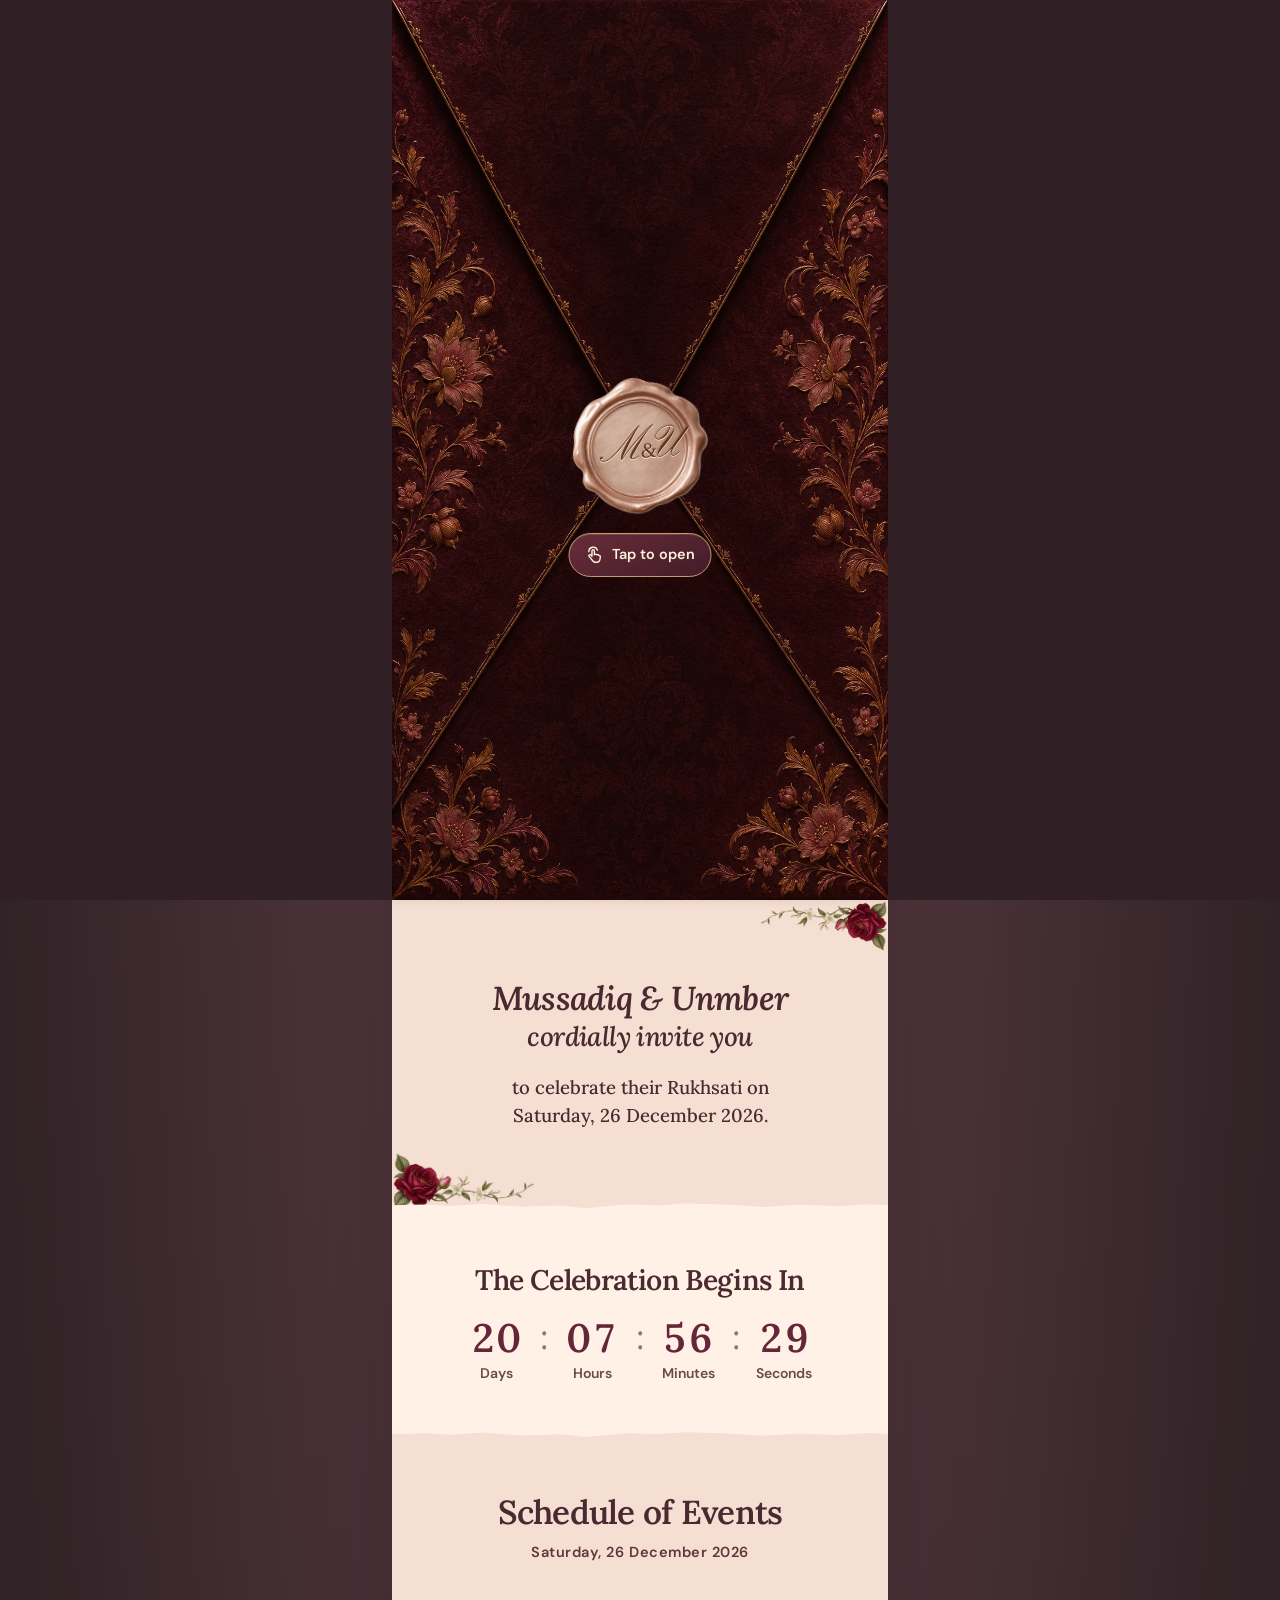
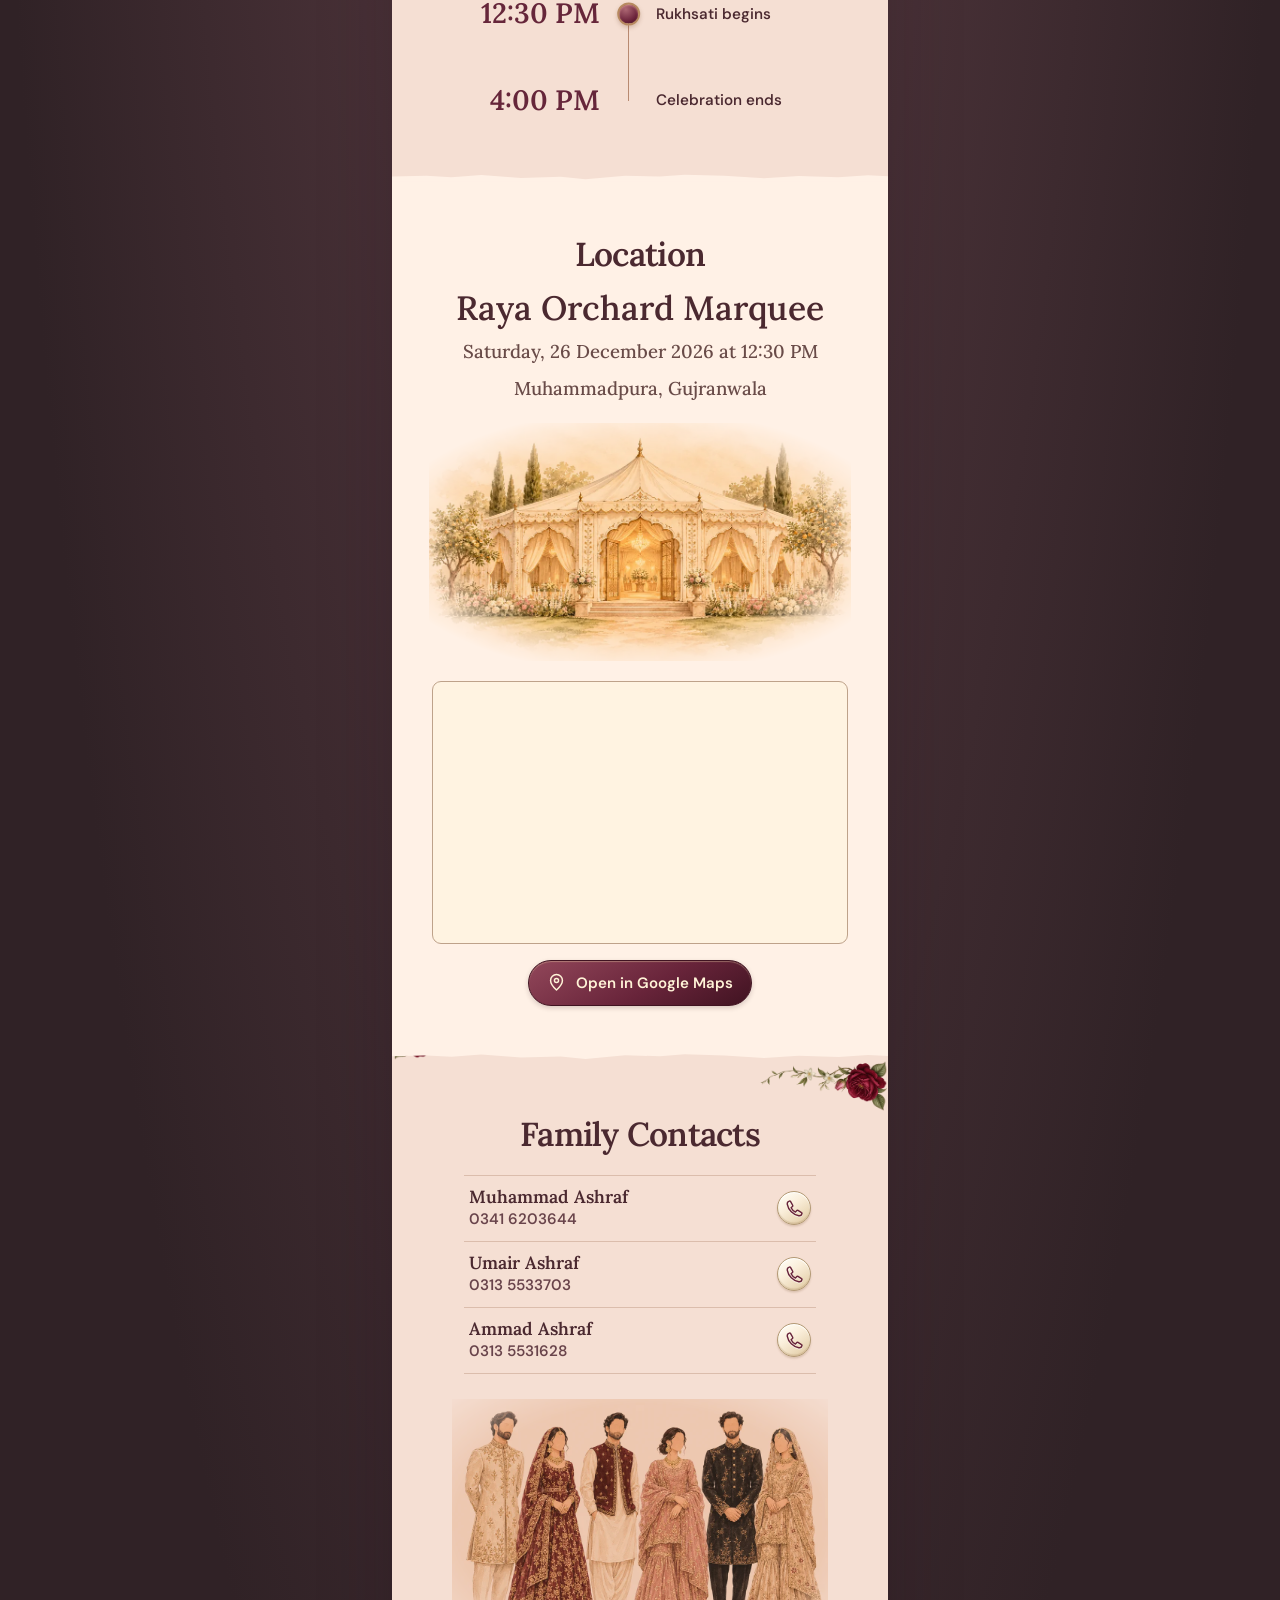
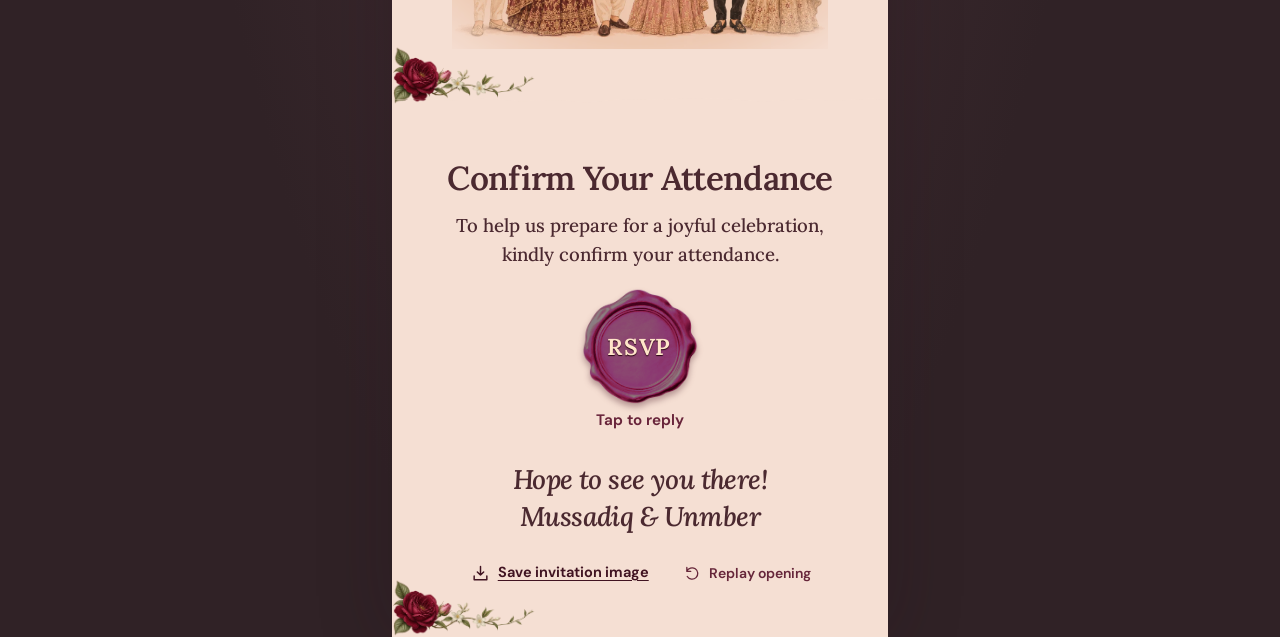
==== commit aeb6aef0: "Improve invitation typography, route both WhatsApp RSVPs and add shareable illustrated cards" ====
--- a/rukhsati/index.html
+++ b/rukhsati/index.html
@@ -16,9 +16,11 @@
   <meta property="og:image:alt" content="Mussadiq and Unmber’s Rukhsati invitation on burgundy brocade">
   <link rel="canonical" href="https://mussadiqali958-ux.github.io/my/rukhsati/">
   <link rel="preload" href="assets/burgundy-brocade.webp" as="image" fetchpriority="high">
-  <link rel="stylesheet" href="invitation.css?v=hd1">
-  <link rel="stylesheet" href="../assets/card-controls.css?v=hd1">
-  <script src="invitation.js?v=hd1" defer></script>
+  <link rel="stylesheet" href="invitation.css?v=reply2">
+  <link rel="stylesheet" href="../assets/card-controls.css?v=reply2">
+  <script src="invitation.js?v=reply2" defer></script>
+  <link rel="stylesheet" href="../assets/reply.css?v=1">
+  <script src="../assets/reply.js?v=1" defer></script>
   <script src="../assets/card-navigation.js?v=hd1" defer></script>
   <noscript><style>.cover {display:none} body.sealed {overflow:auto} #replay {display:none}</style></noscript>
 </head>
@@ -95,27 +97,33 @@
     <footer class="panel closing flowers">
       <h2>Confirm Your Attendance</h2>
       <p>To help us prepare for a joyful celebration,<br>kindly confirm your attendance.</p>
-      <a class="rsvp" id="open-rsvp" href="https://wa.me/923416203644">
+      <a class="rsvp" id="open-rsvp" href="https://wa.me/923135531628">
         <span class="wax wine"><span>RSVP</span></span>
         <span class="rsvp-caption">Tap to reply</span>
       </a>
       <p class="farewell script">Hope to see you there!<br>Mussadiq &amp; Unmber</p>
-      <button id="replay" class="replay" type="button"><svg class="card-icon" aria-hidden="true" focusable="false"><use href="../assets/card-icons.svg#replay"/></svg>Replay opening</button>
+      <div class="closing-actions">
+        <a class="card-download" href="../cards/Rukhsati-Invitation.jpg" download="Rukhsati-Invitation.jpg"><svg class="card-icon" aria-hidden="true" focusable="false"><use href="../assets/card-icons.svg#download"/></svg>Save invitation image</a>
+        <button id="replay" class="replay" type="button"><svg class="card-icon" aria-hidden="true" focusable="false"><use href="../assets/card-icons.svg#replay"/></svg>Replay opening</button>
+      </div>
     </footer>
   </main>
   <audio id="music" src="assets/soundtrack.m4a?v=music-only" preload="auto" loop></audio>
-  <dialog id="reply" aria-labelledby="reply-title">
-    <div class="dialog-bar"><button id="close-rsvp" type="button" aria-label="Close RSVP"><svg class="card-icon" aria-hidden="true" focusable="false"><use href="../assets/card-icons.svg#close"/></svg></button></div>
-    <form id="reply-form">
-      <h2 id="reply-title">Confirm Your Attendance</h2>
-      <label for="guest-name">Your name</label><input id="guest-name" name="guest" autocomplete="name" required maxlength="100">
+  <dialog id="reply" class="reply-dialog" aria-labelledby="reply-title">
+    <div class="dialog-bar"><span>Rukhsati · 26 December 2026</span><button id="close-rsvp" type="button" aria-label="Close RSVP"><svg class="card-icon" aria-hidden="true" focusable="false"><use href="../assets/card-icons.svg#close"/></svg></button></div>
+    <form id="reply-form" class="reply-form" method="get" data-occasion="Rukhsati RSVP for Mussadiq &amp; Unmber · 26 December 2026">
+      <h2 id="reply-title">Confirm your attendance</h2>
+      <label for="guest-name">Your name</label>
+      <input id="guest-name" name="guest" autocomplete="name" required maxlength="100">
       <fieldset><legend>Will you be attending?</legend>
         <label><input type="radio" name="attending" value="yes" required> Accepts with pleasure</label>
         <label><input type="radio" name="attending" value="no"> Declines with regret</label>
       </fieldset>
-      <label for="guest-count">Number of Guests Attending</label><input type="number" id="guest-count" name="count" value="1" min="1" step="1" required>
+      <label for="guest-count">Number of guests attending</label>
+      <input type="number" id="guest-count" name="count" value="1" min="1" step="1" inputmode="numeric" required>
+      <input type="hidden" name="text">
       <button class="submit" type="submit"><svg class="card-icon" aria-hidden="true" focusable="false"><use href="../assets/card-icons.svg#send"/></svg>Continue to WhatsApp</button>
-      <small>Your reply will open in a chat with Muhammad Ashraf.</small>
+      <small>Your reply will open in a chat with <strong>Ammad Ashraf</strong>.</small>
     </form>
     <button class="dialog-music" id="reply-music" aria-label="Play music" aria-pressed="false" type="button"><span class="button-medal"><svg class="card-icon" aria-hidden="true" focusable="false"><use href="../assets/card-icons.svg#play"/></svg></span>Music</button>
   </dialog>
--- a/rukhsati/invitation.css
+++ b/rukhsati/invitation.css
@@ -1,9 +1,3 @@
-@font-face {
-  font-family: Baskervville;
-  src: url("../assets/baskervville.woff2") format("woff2");
-  font-weight: 400 700;
-  font-display: swap;
-}
 :root {
   color-scheme: light;
   --wine: #66263a;
@@ -12,8 +6,6 @@
   --gold: #9b7145;
   --paper: #fff1e6;
   --rose: #f5dfd3;
-  --serif: Baskervville, Georgia, serif;
-  --script: "Card Script", "Snell Roundhand", cursive;
   --unseal: 7.65s;
 }
 * { box-sizing: border-box }
@@ -23,7 +15,7 @@
   margin: 0;
   background: radial-gradient(ellipse at 50% 12%, #614048, #302226 73%);
   color: var(--ink);
-  font: 400 1rem/1.48 var(--serif);
+  font: 500 1rem/1.52 var(--serif);
   -webkit-text-size-adjust: 100%;
 }
 body.sealed, body:has(dialog[open]) { overflow: hidden }
@@ -166,7 +158,7 @@
 .hero-art { position: absolute; inset: 0; z-index: -1; width: 100%; height: 100%; object-fit: cover; object-position: center }
 .event-title, .hero h1, .scroll { position: absolute; left: 50%; width: 94%; transform: translate(-50%,-50%) }
 .event-title { top: 25%; line-height: 1.18 }
-.event-title p { font: 400 clamp(27px, 8.5cqw, 42px)/1.12 var(--script) }
+.event-title p { font: italic 570 clamp(24px, 6.6cqw, 34px)/1.16 var(--serif) }
 .event-title time, .schedule-date {
   display: block;
   margin-top: .55em;
@@ -175,7 +167,7 @@
   letter-spacing: .035em;
   font-variant-numeric: lining-nums;
 }
-.hero h1 { top: 49%; font: 400 clamp(49px,min(17.3cqw,10.9svh),87px)/.96 var(--script); outline: none }
+.hero h1 { top: 49%; font: italic 560 clamp(40px,min(13.5cqw,9.45svh),70px)/1.03 var(--serif); letter-spacing: -.035em; outline: none }
 .hero h1 span {
   display: flex;
   justify-content: center;
@@ -229,8 +221,8 @@
   background: inherit;
   clip-path: polygon(0 41%,7% 33%,12% 49%,18% 24%,26% 57%,34% 44%,39% 73%,47% 32%,54% 42%,59% 21%,67% 33%,75% 61%,82% 36%,90% 51%,96% 29%,100% 39%,100% 100%,0 100%);
 }
-h2, .script { font: 400 clamp(31px,8.9cqw,45px)/1.14 var(--script) }
-.panel > p, .panel address { font-size: clamp(1rem,4.35cqw,1.25rem); line-height: 1.46 }
+h2, .script { font: 590 clamp(25px,6.7cqw,34px)/1.19 var(--serif); letter-spacing: -.022em; text-wrap: balance }
+.panel > p, .panel address { font-size: clamp(1rem,4.35cqw,1.16rem); line-height: 1.55 }
 .panel h2 + p { margin-top: .7em }
 .flowers { background-image: url("assets/rose-spray.webp"); background-repeat: no-repeat; background-position: left bottom; background-size: 29% auto }
 .flowers::after {
@@ -245,11 +237,12 @@
   transform: rotate(180deg);
 }
 .letter { padding-block: 16% }
-.letter .subtitle { font: 400 clamp(24px,7.2cqw,35px)/1.2 var(--script); margin: .05em 0 .72em }
-.count h2 { font-size: clamp(25px,7.65cqw,38px); text-wrap: balance }
+.letter h2 { font-style: italic }
+.letter .subtitle { font: italic 540 clamp(20px,5.4cqw,27px)/1.24 var(--serif); margin: .05em 0 .72em }
+.count h2 { font-size: clamp(22px,5.7cqw,30px); text-wrap: balance }
 .clock { display: grid; grid-template-columns: repeat(4,1fr); margin: 1em auto 0; max-width: 24rem }
-.clock span { position: relative; font: 550 .81rem/1.4 var(--ui-font); color: var(--muted) }
-.clock b { display: block; margin-bottom: .07em; color: var(--wine); font: 500 clamp(29px,8cqw,42px)/1.2 var(--serif); font-variant-numeric: tabular-nums lining-nums }
+.clock span { position: relative; font: 600 .875rem/1.4 var(--ui-font); color: var(--muted) }
+.clock b { display: block; margin-bottom: .07em; color: var(--wine); font: 600 clamp(29px,8cqw,42px)/1.2 var(--serif); font-variant-numeric: tabular-nums lining-nums }
 .clock span + span::before { content: ":"; position: absolute; left: -.13em; top: .03em; font: 400 clamp(24px,6.8cqw,34px)/1.3 var(--serif); color: #99736b }
 .panel .schedule-date { font: 600 .91rem/1.35 var(--ui-font); margin-top: .7em }
 .timeline {
@@ -299,7 +292,7 @@
   background: #fff3e1;
 }
 .map iframe { width: 100%; height: 100%; display: block; border: 0; border-radius: 5px }
-.directions, .submit {
+.directions {
   display: inline-flex;
   align-items: center;
   justify-content: center;
@@ -315,31 +308,19 @@
   font: 600 .94rem/1.25 var(--ui-font);
   text-decoration: none;
 }
-.directions .card-icon, .submit .card-icon { width: 19px; height: 19px }
+.directions .card-icon { width: 19px; height: 19px }
 .contact ul { list-style: none; padding: 0; margin: 1.25em auto; max-width: 22rem; text-align: left }
 .contact li { border-block-end: 1px solid #c7a28d8c }
 .contact li:first-child { border-block-start: 1px solid #c7a28d8c }
 .contact-link { display: flex; align-items: center; justify-content: space-between; gap: 8px; padding: 10px 5px; text-decoration: none; min-height: 55px }
 .contact-person { font: 600 1.1rem/1.28 var(--serif) }
-.contact-person > span { display: block; color: #69444b; font: 500 .91rem/1.48 var(--ui-font); font-variant-numeric: tabular-nums }
+.contact-person > span { display: block; color: #69444b; font: 570 .95rem/1.48 var(--ui-font); font-variant-numeric: tabular-nums }
 .contact-link .button-medal { width: 34px; height: 34px }
 .guests { width: 89%; margin: 1.6em auto 0; mask-image: radial-gradient(ellipse 82% 80%, #000 60%, transparent 90%) }
 .closing { padding-bottom: max(42px, env(safe-area-inset-bottom)); background-color: var(--paper) }
 .closing::after { display: none }
-.rsvp {
-  display: flex;
-  flex-direction: column;
-  align-items: center;
-  width: max-content;
-  gap: 6px;
-  margin: 1.25rem auto;
-  text-decoration: none;
-}
-.rsvp .wax { width: clamp(86px,25cqw,124px); font: 600 clamp(16px,4.8cqw,23px)/1 var(--serif); letter-spacing: .035em }
-.rsvp-caption { color: var(--wine); font: 600 .91rem/1.4 var(--ui-font) }
-.rsvp:active .wax { transform: translateY(2px) }
-.closing .farewell { font: 400 clamp(25px,7.4cqw,36px)/1.28 var(--script); margin-top: 1.1em }
-.replay, .dialog-music {
+.closing .farewell { font: italic 550 clamp(20px,5.5cqw,27px)/1.38 var(--serif); margin-top: 1.1em }
+.replay {
   display: inline-flex;
   align-items: center;
   justify-content: center;
@@ -351,47 +332,13 @@
   border: none;
   font: 600 .875rem/1.2 var(--ui-font);
 }
-.replay { margin-top: 1em }
+.closing-actions { display: flex; justify-content: center; align-items: center; flex-wrap: wrap; gap: .2rem .8rem; margin-top: 1em }
 .replay .card-icon { width: 17px; height: 17px }
-
-dialog {
-  position: fixed;
-  inset: 0;
-  margin-block: 0;
-  max-width: none;
-  max-height: none;
-  height: 100vh;
-  height: 100dvh;
-  border: 0;
-  padding: 0;
-  color: var(--ink);
-  background: #fff1e8;
-  font: 400 1rem/1.4 var(--ui-font);
-}
-dialog::backdrop { background: #21161bea }
-.dialog-bar {
-  display: flex;
-  justify-content: flex-end;
-  padding: env(safe-area-inset-top) 5px 0;
-  background: var(--wine);
-  color: #fff1df;
-}
-.dialog-bar button { display: grid; place-items: center; width: 44px; height: 44px; border: 0; background: transparent; color: inherit }
-form { padding: 26px 7% 10px }
-form h2 { text-align: center; margin-bottom: 1.4rem; font: 500 clamp(25px,6vw,34px)/1.18 var(--serif) }
-form input:not([type="radio"]) { width: 100%; min-height: 46px; margin: .35em 0 1.2em; padding: .5em .65em; border: 1px solid #b79a8c; background: #fffaf4; border-radius: 5px; color: var(--ink); font-size: 1rem }
-form input:disabled { opacity: .62 }
-fieldset { margin: 0 0 1.25em; padding: 0; border: none }
-fieldset label { display: flex; min-height: 44px; align-items: center; gap: .5em }
-input[type="radio"] { width: 1.1em; height: 1.1em; accent-color: var(--wine) }
-.submit { width: 100%; margin: 0 }
-form small { display: block; margin: .7em 0 0; color: var(--muted); text-align: center }
-.dialog-music { display: flex; margin: 0 auto max(16px, env(safe-area-inset-bottom)) }
 
 @media (orientation: landscape) and (max-height: 530px) {
   .envelope { width: min(100%,70svh) }
   .hero { height: clamp(420px,125vw,800px) }
-  .hero h1 { font-size: clamp(52px,16cqw,84px) }
+  .hero h1 { font-size: clamp(42px,13cqw,68px) }
 }
 @media (prefers-reduced-motion: reduce) {
   html { scroll-behavior: auto }
--- a/assets/card-controls.css
+++ b/assets/card-controls.css
@@ -1,3 +1,16 @@
+@font-face {
+  font-family: Lora;
+  src: url("lora.woff2") format("woff2");
+  font-weight: 400 700;
+  font-display: swap;
+}
+@font-face {
+  font-family: Lora;
+  src: url("lora-italic.woff2") format("woff2");
+  font-style: italic;
+  font-weight: 400 700;
+  font-display: swap;
+}
 @font-face {
   font-family: "Card Sans";
   src: url("dm-sans.woff2") format("woff2");
@@ -11,6 +24,7 @@
 }
 
 :root {
+  --serif: Lora, Georgia, serif;
   --card-width: 510px;
   --ribbon-height: 66px;
   --ribbon-offset: calc(var(--ribbon-height) + env(safe-area-inset-top, 0px));
@@ -90,7 +104,7 @@
   border: 0;
   background: none;
   color: inherit;
-  font: 650 .8125rem/1.1 var(--ui-font);
+  font: 650 .875rem/1.1 var(--ui-font);
   letter-spacing: .005em;
   text-decoration: none;
   touch-action: manipulation;
--- a/assets/reply.css
+++ b/assets/reply.css
@@ -0,0 +1,92 @@
+.rsvp {
+  display: flex;
+  flex-direction: column;
+  align-items: center;
+  gap: 6px;
+  width: max-content;
+  margin: 1.2rem auto;
+  color: var(--enamel);
+  text-decoration: none;
+}
+.rsvp .wax {
+  width: clamp(86px, 24cqw, 116px);
+  font: 650 clamp(17px, 5cqw, 23px)/1 var(--serif);
+  letter-spacing: .035em;
+}
+.rsvp:active .wax { transform: translateY(2px) }
+.rsvp-caption { font: 650 .95rem/1.4 var(--ui-font) }
+.wax.emerald { color: #fff2cf; text-shadow: 0 1px 2px #102c21 }
+.wax.emerald::before {
+  filter: sepia(1) saturate(2.2) hue-rotate(95deg) brightness(.56) contrast(1.45) drop-shadow(0 4px 3px #253d2b55);
+}
+.card-download {
+  display: inline-flex; align-items: center; justify-content: center; gap: .5em;
+  min-height: 44px; padding: .48em .85em; border-radius: 28px;
+  color: var(--enamel-dark); text-decoration: underline; text-underline-offset: .22em;
+  font: 650 .91rem/1.3 var(--ui-font);
+}
+.card-download .card-icon { width: 19px; height: 19px }
+body:has(.reply-dialog[open]) { overflow: hidden }
+.reply-dialog {
+  position: fixed;
+  inset: 0;
+  width: min(100%, var(--card-width));
+  max-width: none;
+  height: 100vh; height: 100dvh;
+  max-height: none;
+  margin: 0 auto;
+  padding: 0 0 env(safe-area-inset-bottom);
+  overflow-y: auto;
+  overscroll-behavior: contain;
+  border: 0;
+  background: var(--nav-paper);
+  color: var(--ribbon-ink);
+  font: 500 1rem/1.45 var(--ui-font);
+  box-sizing: border-box;
+}
+.reply-dialog::backdrop { background: #181717dd }
+.dialog-bar {
+  display: flex; align-items: center; justify-content: space-between;
+  gap: .6rem; padding: env(safe-area-inset-top) 8px 0 7%;
+  background: var(--enamel-dark); color: #fff4df;
+  font: 600 .91rem/1.2 var(--ui-font);
+}
+.dialog-bar button {
+  display: grid; place-items: center;
+  width: 46px; height: 46px; border: 0; background: transparent; color: inherit;
+}
+.reply-form { padding: clamp(26px, 5vh, 48px) 7% 12px; text-align: left }
+.reply-form h2 {
+  margin: 0 auto 1.65rem; max-width: 18ch;
+  color: var(--enamel-dark);
+  font: 600 clamp(26px, 6.9vw, 34px)/1.14 var(--serif);
+  text-align: center; text-wrap: balance;
+}
+.reply-form :is(label,legend) { font-weight: 620 }
+.reply-form input:not([type="radio"],[type="hidden"]) {
+  box-sizing: border-box; display: block; width: 100%; min-height: 46px;
+  margin: .35em 0 1.2em; padding: .5em .65em;
+  border: 1px solid #a68c70; background: #fffdf6; border-radius: 7px;
+  color: var(--ribbon-ink); font: 500 1rem/1.45 var(--ui-font);
+}
+.reply-form input:disabled { opacity: .6 }
+.reply-form fieldset { margin: 0 0 1.2em; padding: 0; border: 0 }
+.reply-form legend { padding: 0 0 .28em }
+.reply-form fieldset label { display: flex; min-height: 44px; align-items: center; gap: .55em; font-weight: 500 }
+.reply-form input[type="radio"] { width: 18px; height: 18px; margin: 0; accent-color: var(--enamel) }
+.reply-form .submit {
+  display: flex; width: 100%; min-height: 48px; margin: 0;
+  align-items: center; justify-content: center; gap: .6em; padding: .65em 1em;
+  border: 1px solid var(--enamel-dark); border-radius: 26px;
+  background: linear-gradient(145deg,var(--enamel-light),var(--enamel) 62%,var(--enamel-dark));
+  box-shadow: inset 0 1px #fff4, 0 2px 5px #31161a30; color: var(--on-enamel);
+  font: 650 1rem/1.3 var(--ui-font);
+}
+.reply-form .submit .card-icon { width: 20px; height: 20px }
+.reply-form small { display: block; margin: .8em 0 .3em; font-size: .875rem; text-align: center }
+.dialog-music {
+  display: flex; align-items: center; justify-content: center; gap: .55em;
+  min-height: 44px; margin: 0 auto 20px; padding: 5px 12px;
+  border: 0; background: transparent; color: var(--enamel-dark);
+  font: 650 .91rem/1.3 var(--ui-font);
+}
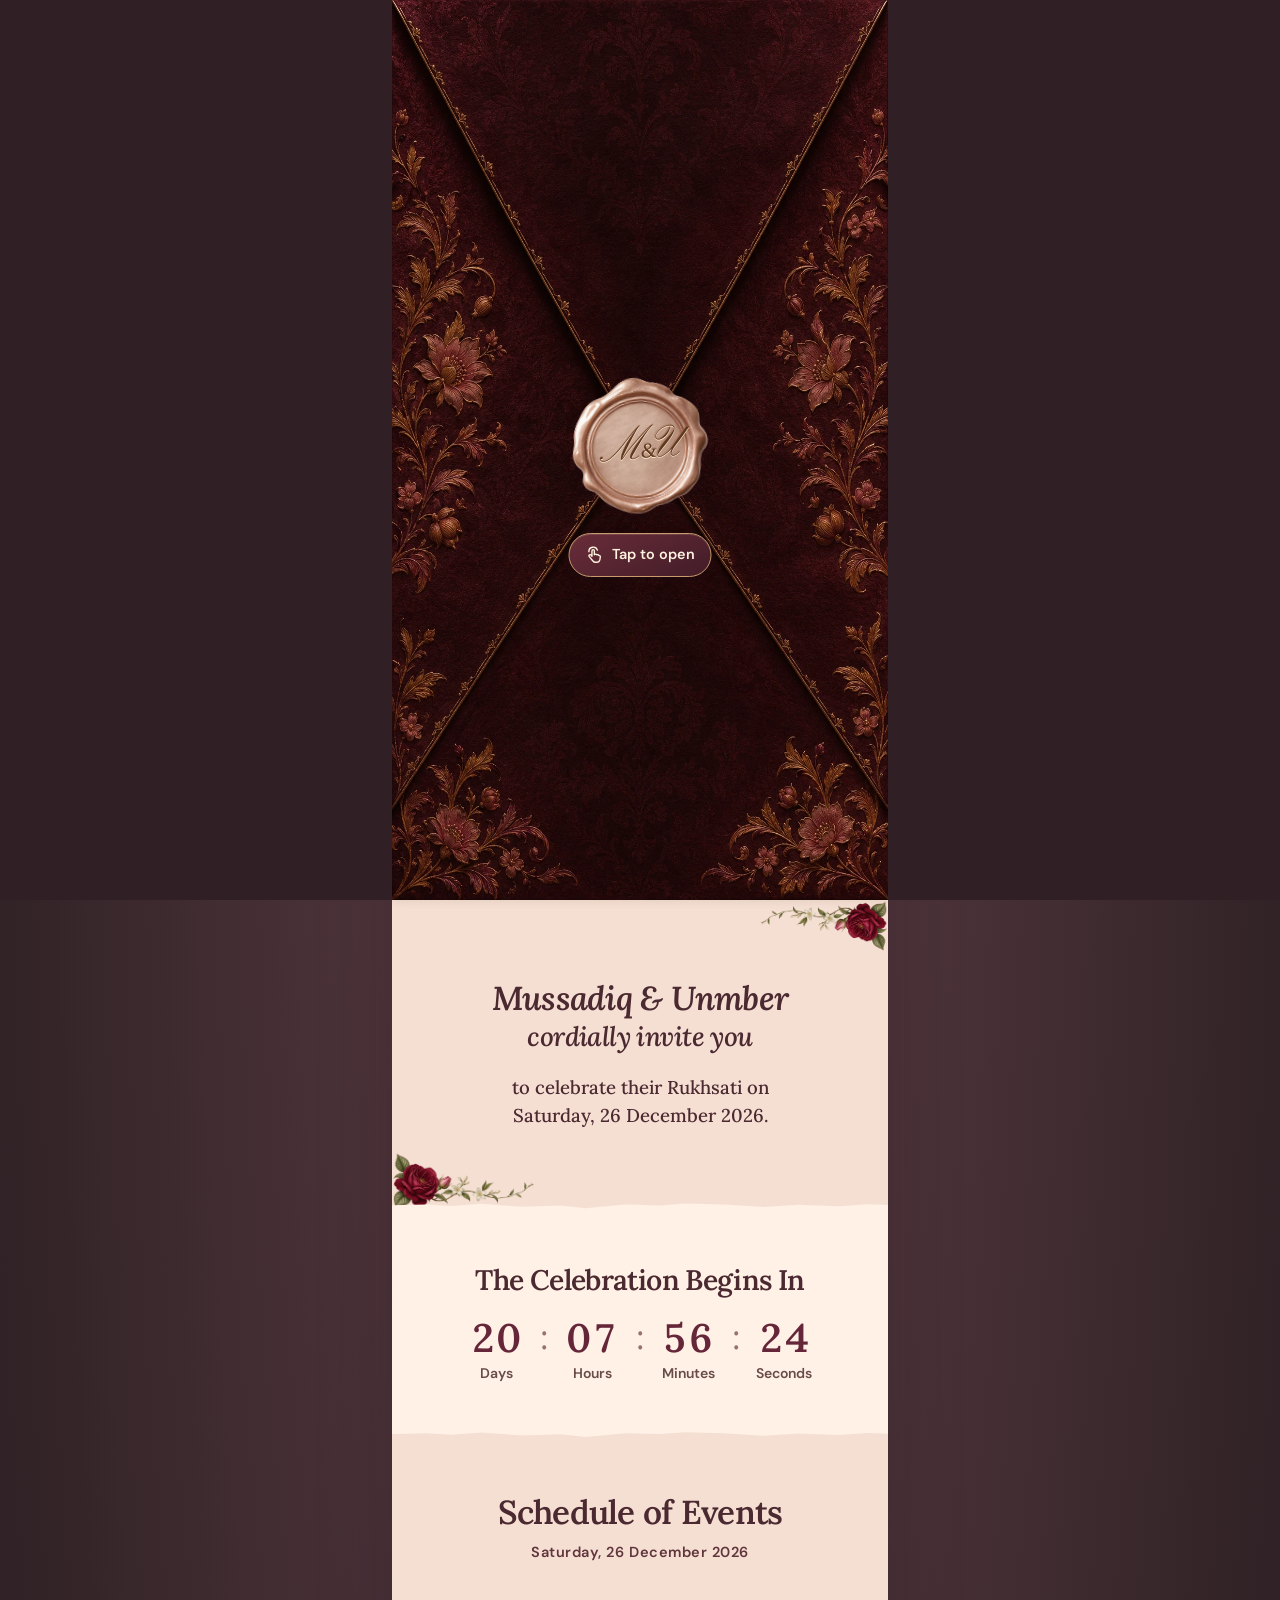
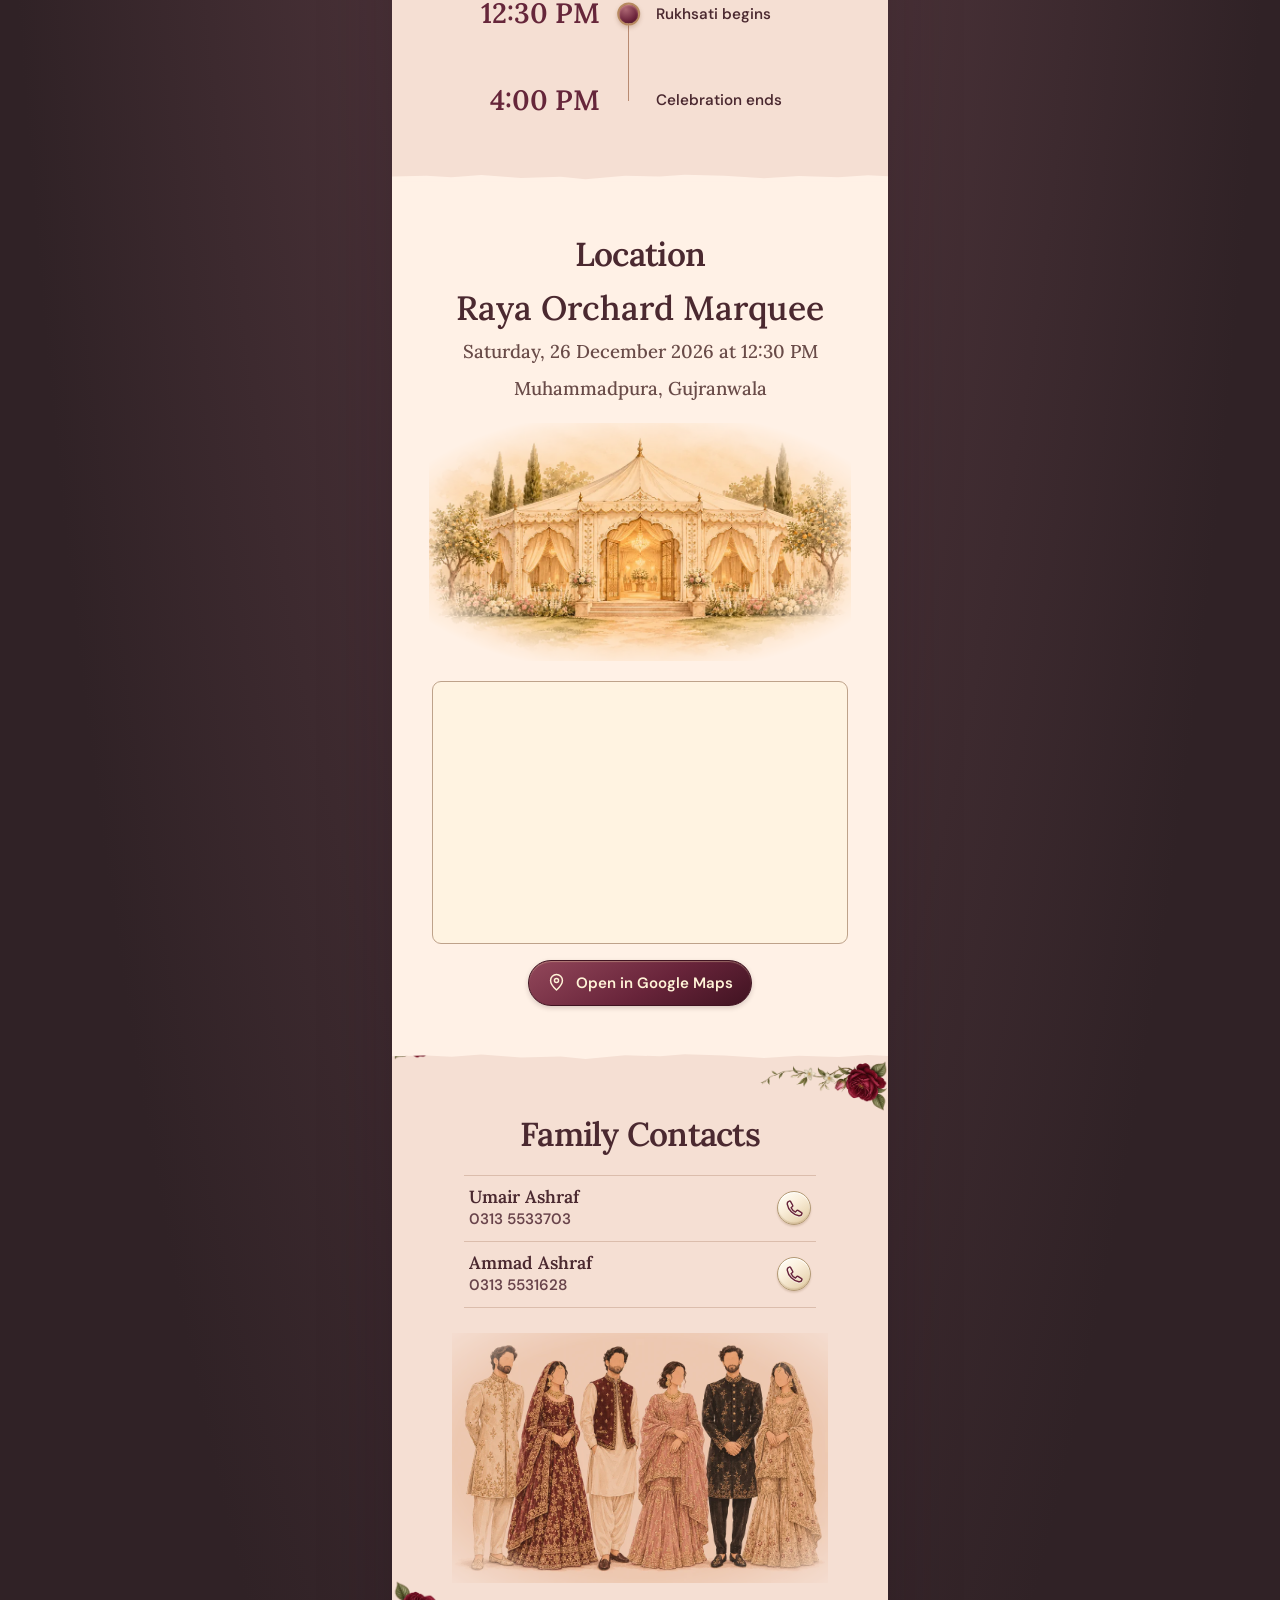
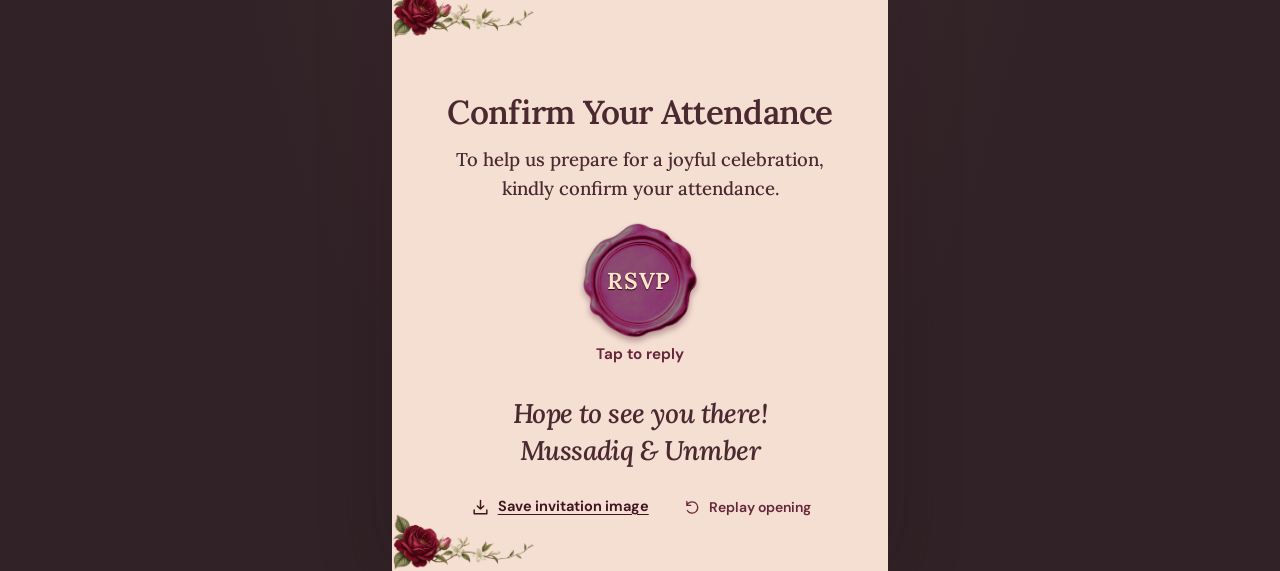
==== commit 95fbf3ce: "Remove dates from Walima opening, match Rukhsati lettering and update family contacts" ====
--- a/rukhsati/index.html
+++ b/rukhsati/index.html
@@ -88,7 +88,6 @@
     <section class="panel flowers contact" id="contacts">
       <h2>Family Contacts</h2>
       <ul>
-        <li><a class="contact-link" href="tel:+923416203644"><span class="contact-person">Muhammad Ashraf<span>0341 6203644</span></span><span class="button-medal"><svg class="card-icon" aria-hidden="true" focusable="false"><use href="../assets/card-icons.svg#phone"/></svg></span></a></li>
         <li><a class="contact-link" href="tel:+923135533703"><span class="contact-person">Umair Ashraf<span>0313 5533703</span></span><span class="button-medal"><svg class="card-icon" aria-hidden="true" focusable="false"><use href="../assets/card-icons.svg#phone"/></svg></span></a></li>
         <li><a class="contact-link" href="tel:+923135531628"><span class="contact-person">Ammad Ashraf<span>0313 5531628</span></span><span class="button-medal"><svg class="card-icon" aria-hidden="true" focusable="false"><use href="../assets/card-icons.svg#phone"/></svg></span></a></li>
       </ul>
@@ -103,7 +102,7 @@
       </a>
       <p class="farewell script">Hope to see you there!<br>Mussadiq &amp; Unmber</p>
       <div class="closing-actions">
-        <a class="card-download" href="../cards/Rukhsati-Invitation.jpg" download="Rukhsati-Invitation.jpg"><svg class="card-icon" aria-hidden="true" focusable="false"><use href="../assets/card-icons.svg#download"/></svg>Save invitation image</a>
+        <a class="card-download" href="../cards/Rukhsati-Invitation.jpg?v=contacts2" download="Rukhsati-Invitation.jpg"><svg class="card-icon" aria-hidden="true" focusable="false"><use href="../assets/card-icons.svg#download"/></svg>Save invitation image</a>
         <button id="replay" class="replay" type="button"><svg class="card-icon" aria-hidden="true" focusable="false"><use href="../assets/card-icons.svg#replay"/></svg>Replay opening</button>
       </div>
     </footer>
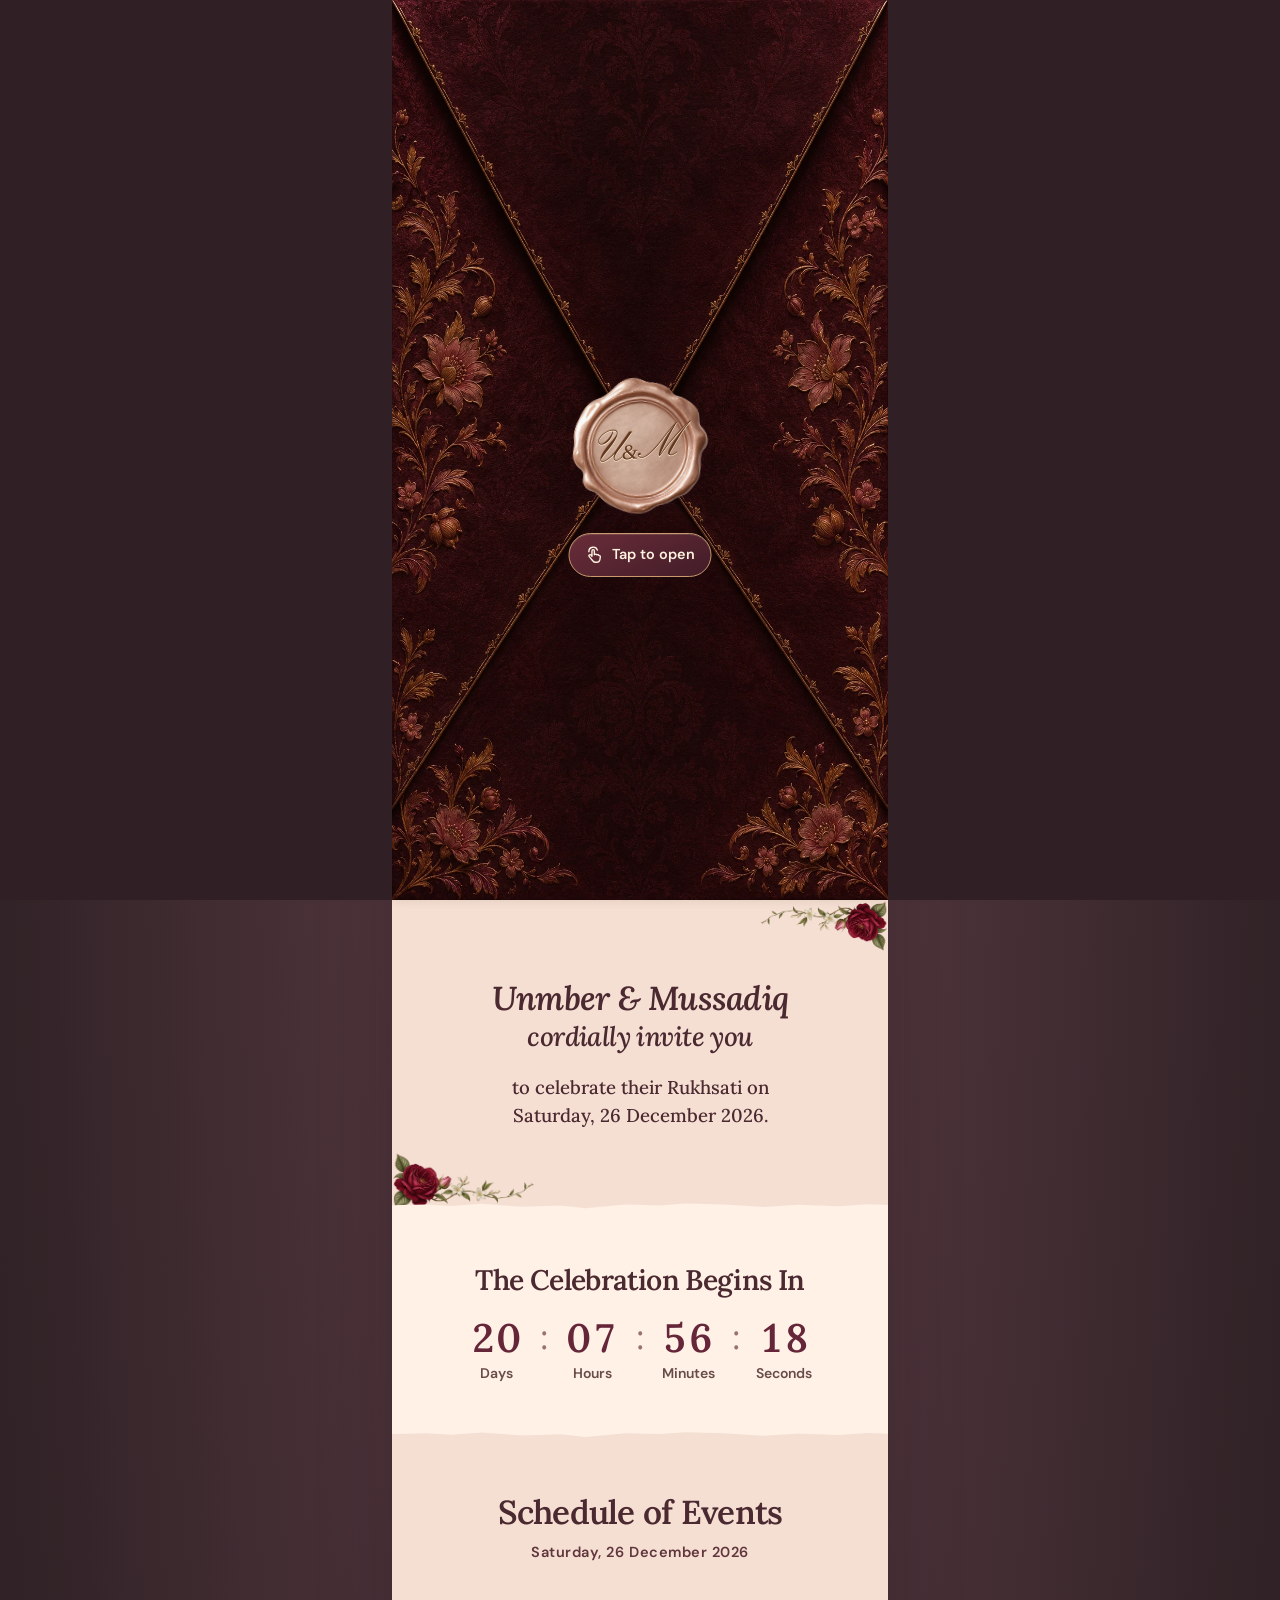
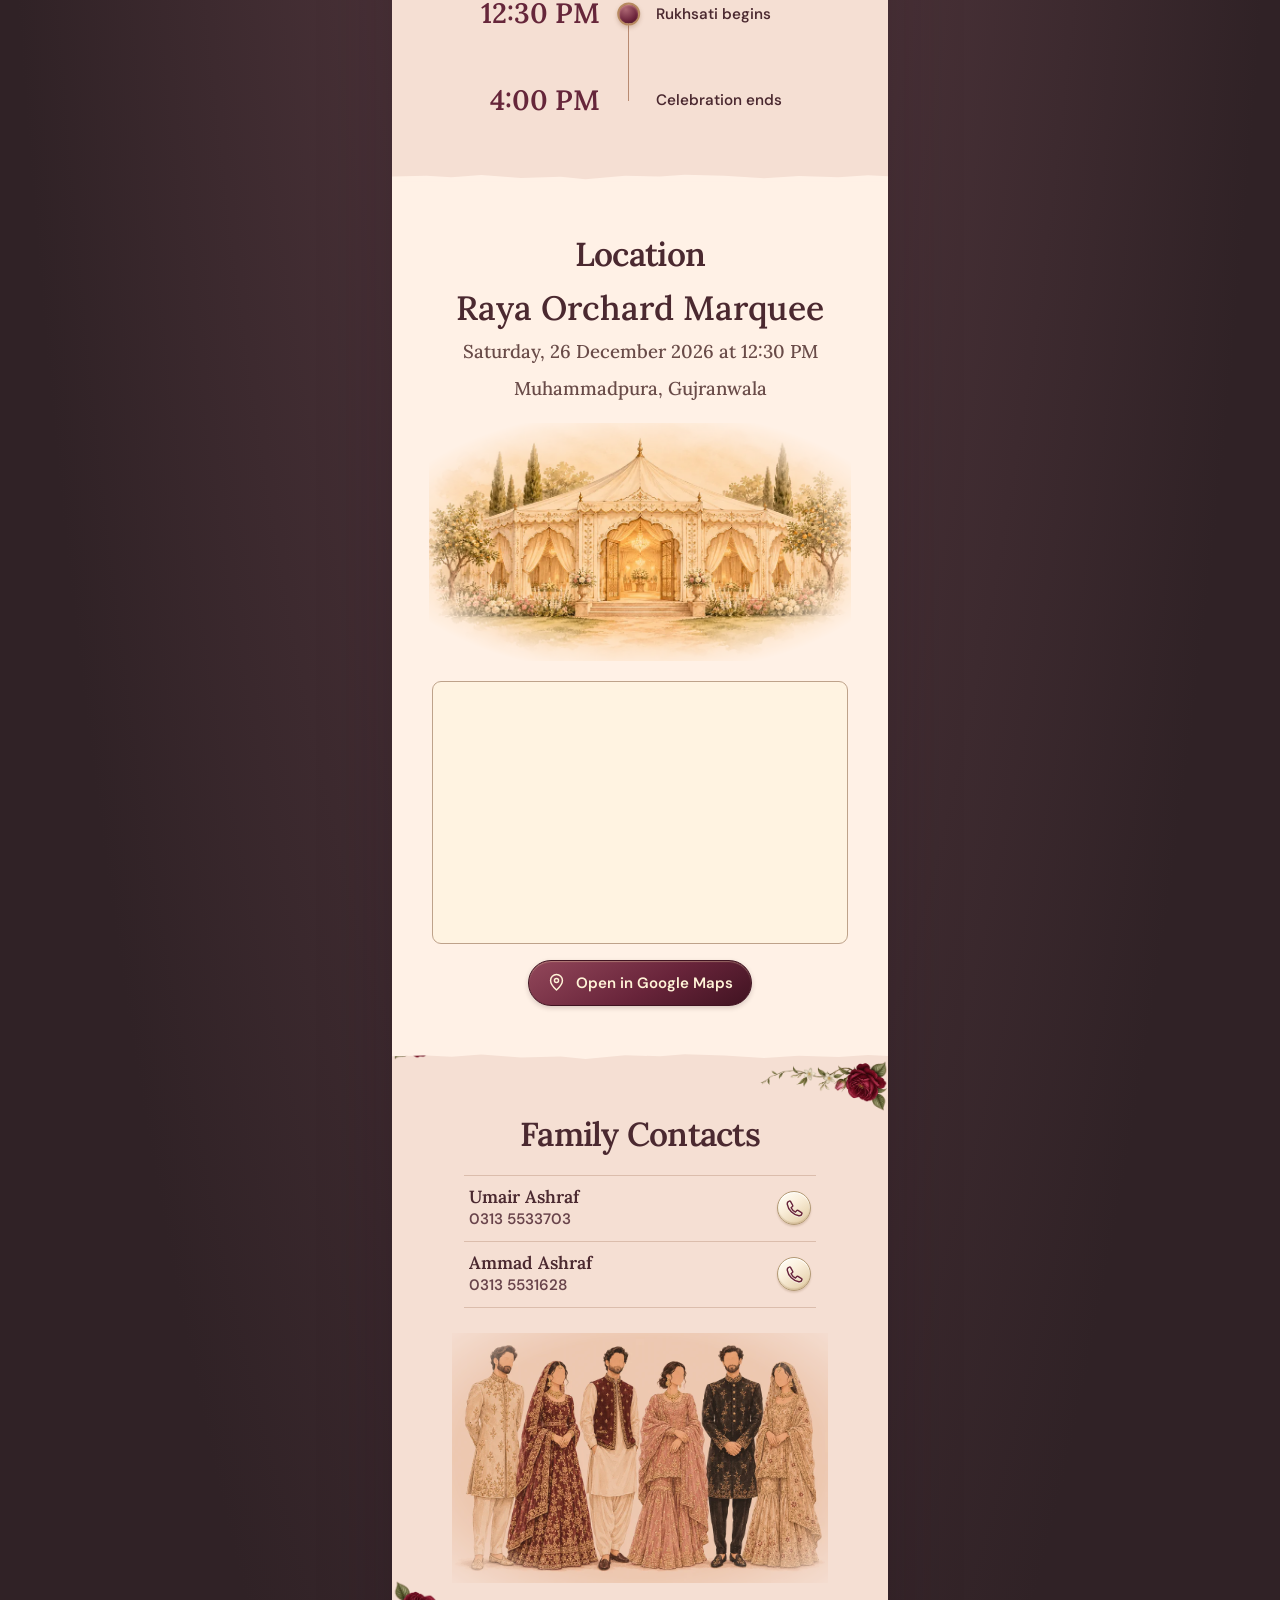
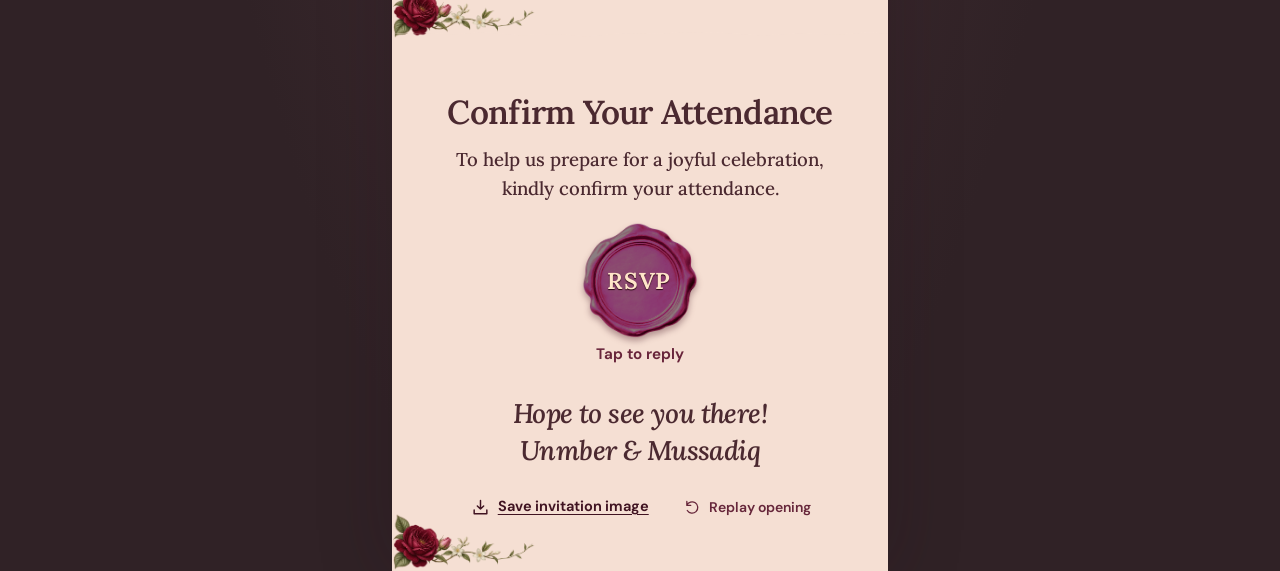
==== commit 38884521: "Place Unmber before Mussadiq in Rukhsati invitation" ====
--- a/rukhsati/index.html
+++ b/rukhsati/index.html
@@ -5,15 +5,15 @@
   <meta name="viewport" content="width=device-width, initial-scale=1, viewport-fit=cover">
   <meta name="theme-color" content="#37131d">
   <meta name="robots" content="noindex, nofollow">
-  <title>Mussadiq &amp; Unmber · Rukhsati Invitation</title>
-  <meta name="description" content="Rukhsati of Mussadiq and Unmber · Saturday, 26 December 2026 · 12:30–4:00 PM · Raya Orchard Marquee, Gujranwala">
-  <meta property="og:title" content="Mussadiq &amp; Unmber · Rukhsati Invitation">
+  <title>Unmber &amp; Mussadiq · Rukhsati Invitation</title>
+  <meta name="description" content="Rukhsati of Unmber and Mussadiq · Saturday, 26 December 2026 · 12:30–4:00 PM · Raya Orchard Marquee, Gujranwala">
+  <meta property="og:title" content="Unmber &amp; Mussadiq · Rukhsati Invitation">
   <meta property="og:description" content="Saturday, 26 December 2026 · 12:30–4:00 PM · Raya Orchard Marquee, Gujranwala">
   <meta property="og:type" content="website">
   <meta property="og:url" content="https://mussadiqali958-ux.github.io/my/rukhsati/">
   <meta property="og:image" content="https://mussadiqali958-ux.github.io/my/rukhsati/assets/preview.jpg?v=hd1">
   <meta property="og:image:width" content="1200"><meta property="og:image:height" content="630">
-  <meta property="og:image:alt" content="Mussadiq and Unmber’s Rukhsati invitation on burgundy brocade">
+  <meta property="og:image:alt" content="Unmber and Mussadiq’s Rukhsati invitation on burgundy brocade">
   <link rel="canonical" href="https://mussadiqali958-ux.github.io/my/rukhsati/">
   <link rel="preload" href="assets/burgundy-brocade.webp" as="image" fetchpriority="high">
   <link rel="stylesheet" href="invitation.css?v=reply2">
@@ -34,7 +34,7 @@
       <div class="fold paper upper" aria-hidden="true"></div>
       <div class="fold glimmer" aria-hidden="true"></div>
       <div class="fold seal-track" aria-hidden="true">
-        <span class="wax seal-face"><span>M<i>&amp;</i>U</span></span>
+        <span class="wax seal-face"><span>U<i>&amp;</i>M</span></span>
       </div>
       <button class="open-hit" id="open" type="button" aria-label="Tap the wax seal to open the Rukhsati invitation">
         <span class="tap-label"><svg class="card-icon" aria-hidden="true" focusable="false"><use href="../assets/card-icons.svg#tap"/></svg>Tap to open</span>
@@ -46,7 +46,7 @@
     <header class="hero" id="welcome">
       <img class="hero-art" src="assets/swan-garden.webp" alt="" width="911" height="1727" decoding="async">
       <div class="event-title"><p>Rukhsati Day</p><time datetime="2026-12-26">26 December 2026</time></div>
-      <h1 id="couple" tabindex="-1">Mussadiq <span>&amp;</span> Unmber</h1>
+      <h1 id="couple" tabindex="-1">Unmber <span>&amp;</span> Mussadiq</h1>
       <a href="#details" class="scroll">Scroll down<svg class="card-icon" aria-hidden="true" focusable="false"><use href="../assets/card-icons.svg#chevron"/></svg></a>
     </header>
     <nav class="guest-nav" aria-label="Invitation details">
@@ -56,7 +56,7 @@
       <button type="button" id="music-toggle" class="nav-music" aria-label="Play music" aria-pressed="false" hidden><span class="button-medal"><svg class="card-icon" aria-hidden="true" focusable="false"><use href="../assets/card-icons.svg#play"/></svg></span><span>Music</span></button>
     </nav>
     <section class="panel letter flowers" id="details">
-      <h2>Mussadiq &amp; Unmber</h2>
+      <h2>Unmber &amp; Mussadiq</h2>
       <p class="script subtitle">cordially invite you</p>
       <p>to celebrate their Rukhsati on<br><time datetime="2026-12-26">Saturday, 26 December 2026</time>.</p>
     </section>
@@ -100,7 +100,7 @@
         <span class="wax wine"><span>RSVP</span></span>
         <span class="rsvp-caption">Tap to reply</span>
       </a>
-      <p class="farewell script">Hope to see you there!<br>Mussadiq &amp; Unmber</p>
+      <p class="farewell script">Hope to see you there!<br>Unmber &amp; Mussadiq</p>
       <div class="closing-actions">
         <a class="card-download" href="../cards/Rukhsati-Invitation.jpg?v=contacts2" download="Rukhsati-Invitation.jpg"><svg class="card-icon" aria-hidden="true" focusable="false"><use href="../assets/card-icons.svg#download"/></svg>Save invitation image</a>
         <button id="replay" class="replay" type="button"><svg class="card-icon" aria-hidden="true" focusable="false"><use href="../assets/card-icons.svg#replay"/></svg>Replay opening</button>
@@ -110,7 +110,7 @@
   <audio id="music" src="assets/soundtrack.m4a?v=music-only" preload="auto" loop></audio>
   <dialog id="reply" class="reply-dialog" aria-labelledby="reply-title">
     <div class="dialog-bar"><span>Rukhsati · 26 December 2026</span><button id="close-rsvp" type="button" aria-label="Close RSVP"><svg class="card-icon" aria-hidden="true" focusable="false"><use href="../assets/card-icons.svg#close"/></svg></button></div>
-    <form id="reply-form" class="reply-form" method="get" data-occasion="Rukhsati RSVP for Mussadiq &amp; Unmber · 26 December 2026">
+    <form id="reply-form" class="reply-form" method="get" data-occasion="Rukhsati RSVP for Unmber &amp; Mussadiq · 26 December 2026">
       <h2 id="reply-title">Confirm your attendance</h2>
       <label for="guest-name">Your name</label>
       <input id="guest-name" name="guest" autocomplete="name" required maxlength="100">
